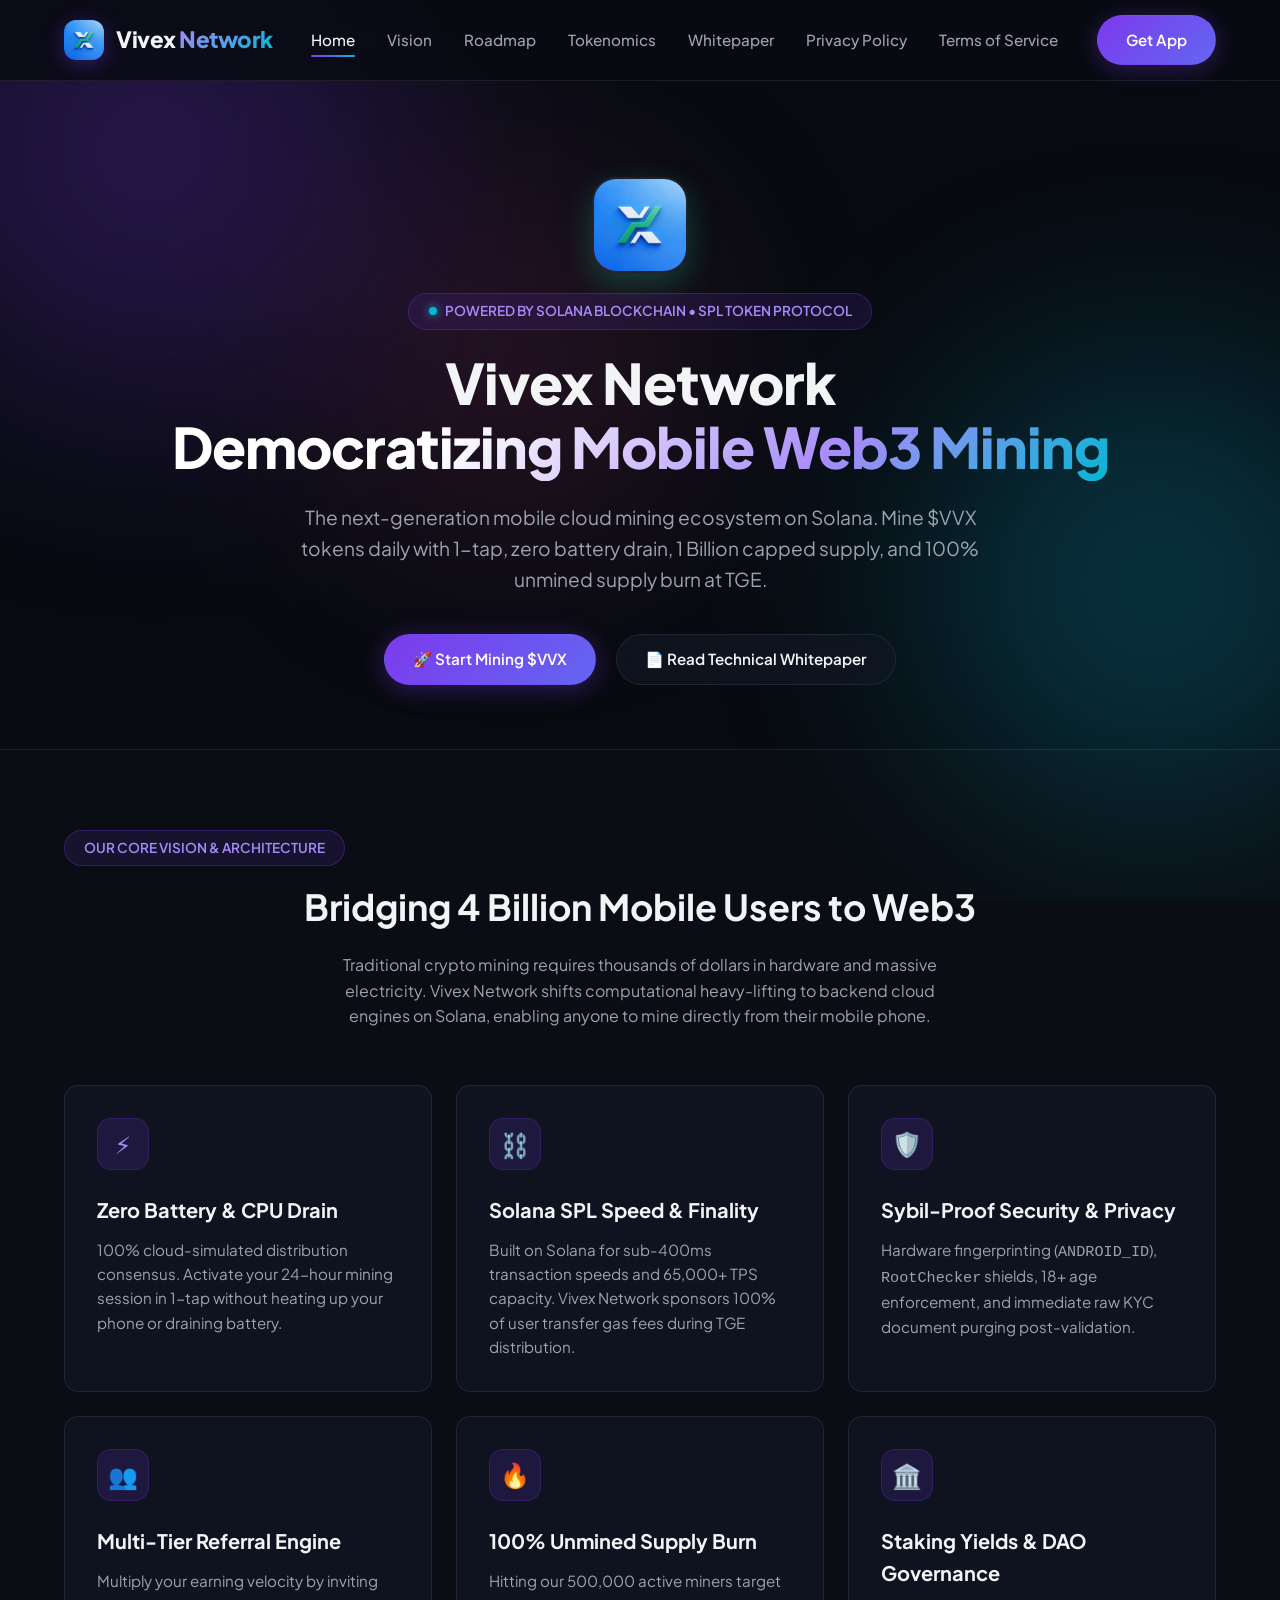
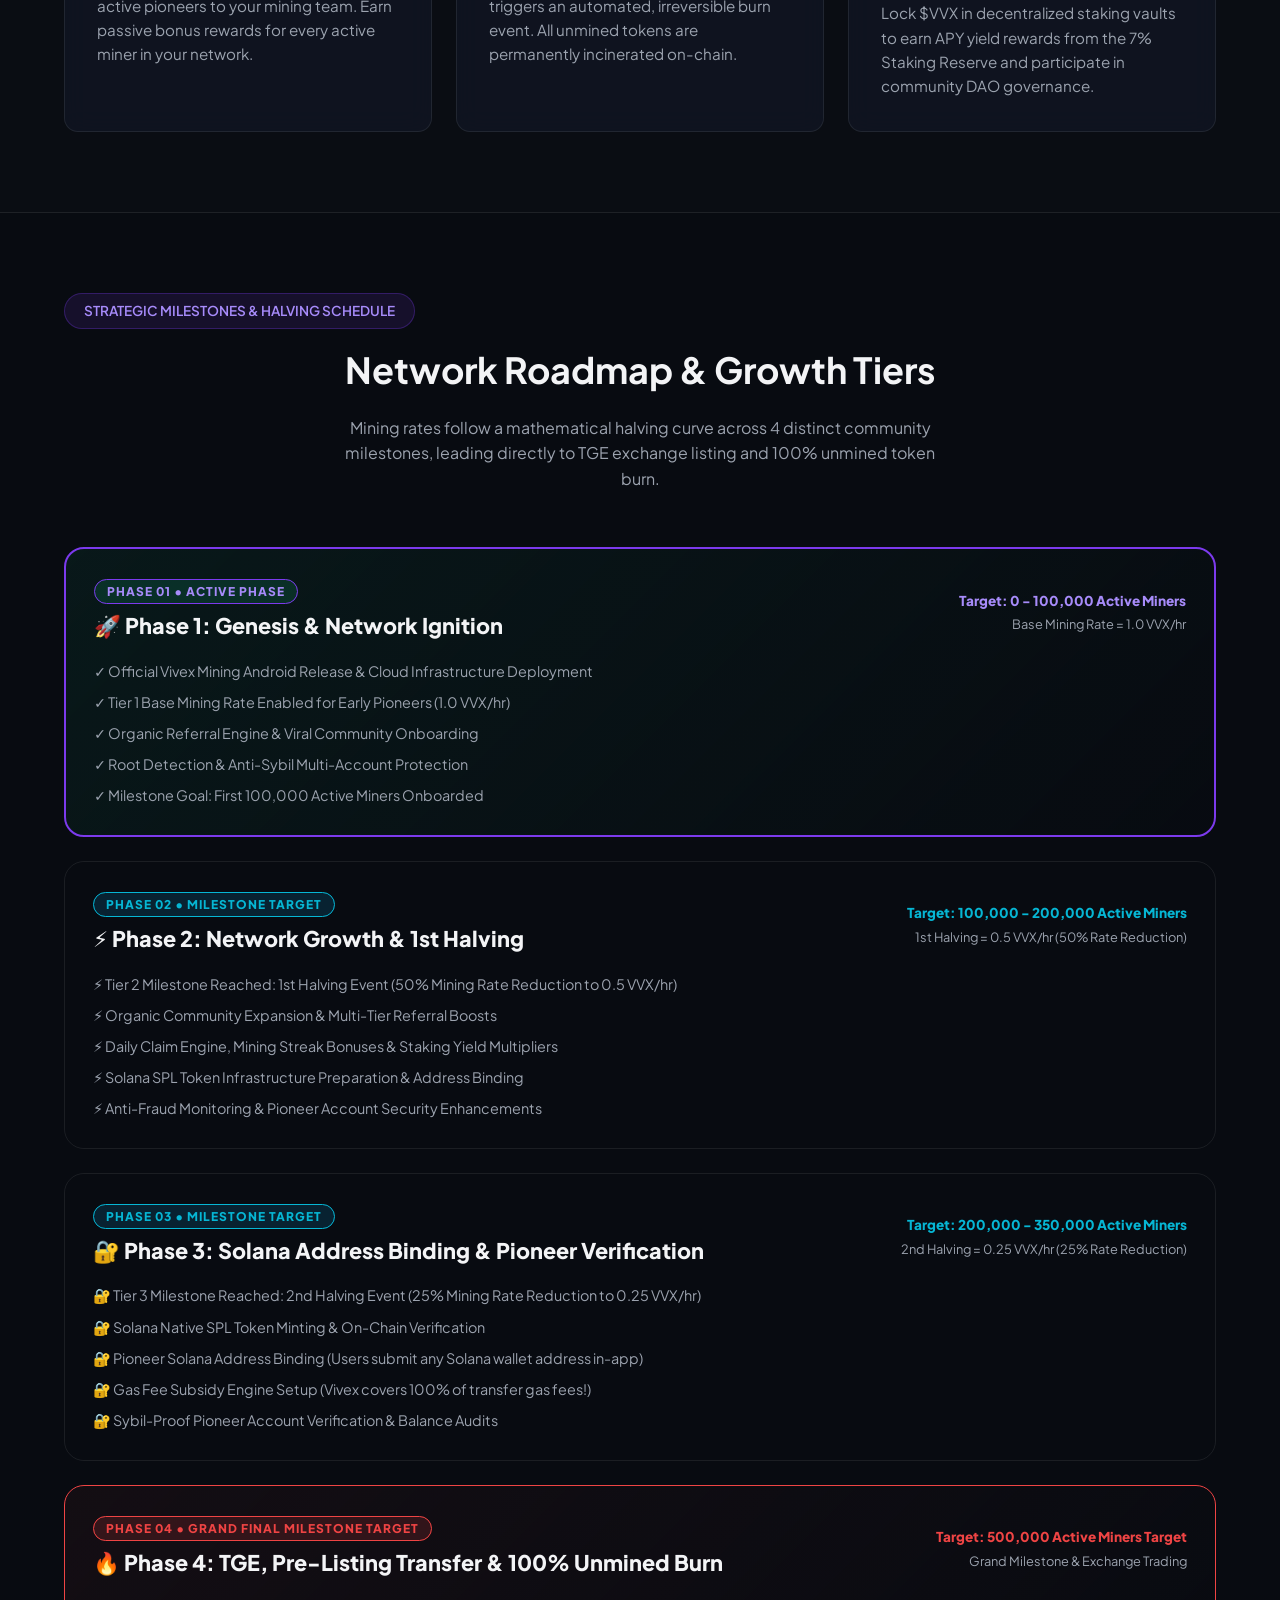
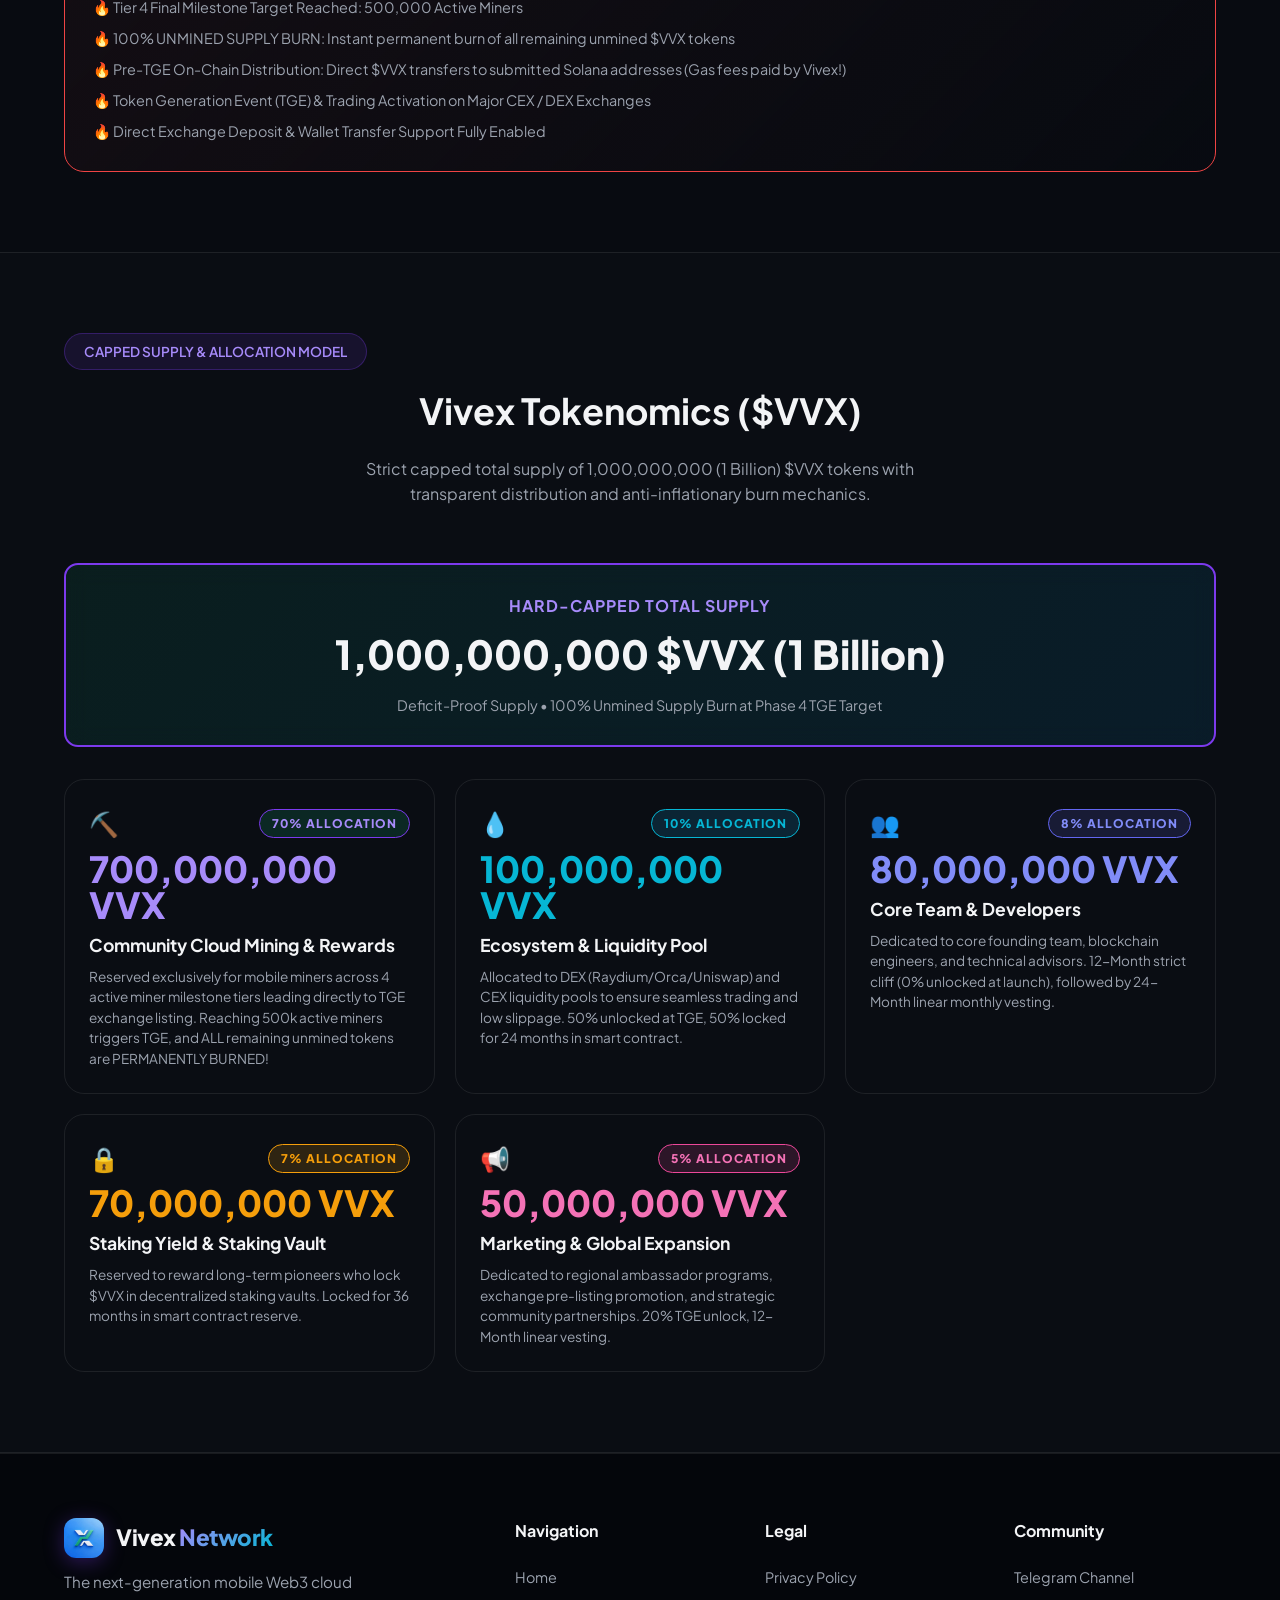
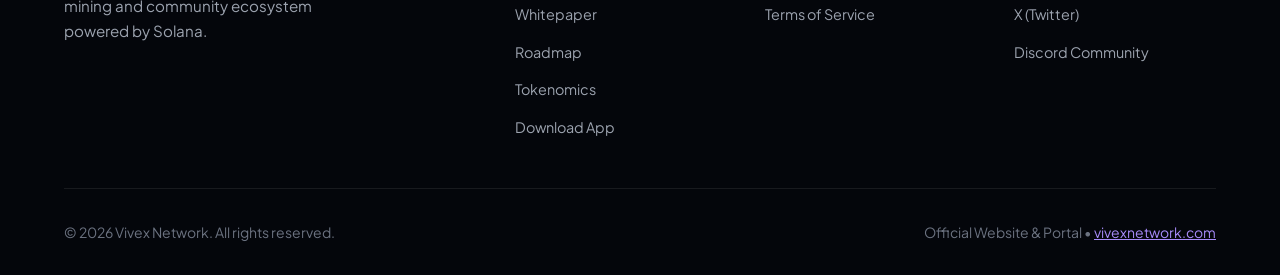
==== index.html @ 7cc35b66 "d" ====
<!DOCTYPE html>
<html lang="en">
<head>
  <meta charset="UTF-8">
  <meta name="viewport" content="width=device-width, initial-scale=1.0">
  <title>Vivex Network - Next-Gen Web3 Cloud Mining Platform on Solana</title>
  <meta name="description" content="Official Vivex Network website: Mine $VVX tokens daily on Solana blockchain with zero battery drain, explore full roadmap, tokenomics, whitepaper, and legal terms.">
  <meta name="keywords" content="Vivex Network, Solana SPL, $VVX Token, Web3 Cloud Mining, Tokenomics, Halving Roadmap, Mobile Crypto Mining">
  <meta name="theme-color" content="#080b11">
  <link rel="canonical" href="https://vivexnetwork.com/">
  <!-- Favicons & Touch Icons for Google Search -->
  <link rel="icon" type="image/png" sizes="192x192" href="./favicon.png">
  <link rel="apple-touch-icon" sizes="180x180" href="./favicon.png">
  <link rel="icon" type="image/svg+xml" href="./favicon.svg">
  <link rel="manifest" href="./site.webmanifest">

  <!-- Open Graph / Facebook / LinkedIn Metadata -->
  <meta property="og:type" content="website">
  <meta property="og:url" content="https://vivexnetwork.com/">
  <meta property="og:title" content="Vivex Network - Next-Gen Web3 Cloud Mining Platform on Solana">
  <meta property="og:description" content="Join the Web3 revolution with Vivex Network. 1-tap cloud mining on Solana, zero battery drain, 1B capped supply, and 100% unmined token burn.">
  <meta property="og:site_name" content="Vivex Network">

  <!-- Twitter Metadata -->
  <meta name="twitter:card" content="summary_large_image">
  <meta name="twitter:url" content="https://vivexnetwork.com/">
  <meta name="twitter:title" content="Vivex Network - Next-Gen Web3 Cloud Mining Platform on Solana">
  <meta name="twitter:description" content="Start cloud mining Vivex tokens daily directly from your smartphone.">

  <!-- Google Fonts -->
  <link rel="preconnect" href="https://fonts.googleapis.com">
  <link rel="preconnect" href="https://fonts.gstatic.com" crossorigin>
  <link href="https://fonts.googleapis.com/css2?family=Plus+Jakarta+Sans:wght@400;500;600;700;800;900&display=swap" rel="stylesheet">

  <!-- Stylesheet -->
  <link rel="stylesheet" href="./css/style.css">

  <!-- Google Structured Data (JSON-LD) -->
  <script type="application/ld+json">
  {
    "@context": "https://schema.org",
    "@graph": [
      {
        "@type": "WebSite",
        "@id": "https://vivexnetwork.com/#website",
        "url": "https://vivexnetwork.com/",
        "name": "Vivex Network",
        "alternateName": ["Vivex App", "Vivex Mining"],
        "description": "Next-Generation Solana Web3 Mobile Cloud Mining Platform"
      },
      {
        "@type": "Organization",
        "@id": "https://vivexnetwork.com/#organization",
        "name": "Vivex Network",
        "url": "https://vivexnetwork.com/",
        "logo": "https://vivexnetwork.com/assets/logo.png",
        "sameAs": [
          "https://twitter.com/vivexnetwork",
          "https://t.me/vivexnetwork"
        ]
      }
    ]
  }
  </script>
</head>
<body>

  <!-- Background Glow Orbs -->
  <div class="bg-glow-container">
    <div class="glow-orb glow-orb-1"></div>
    <div class="glow-orb glow-orb-2"></div>
    <div class="glow-orb glow-orb-3"></div>
  </div>

  <!-- Site Navigation Header -->
  <header class="site-header">
    <div class="container navbar">
      <a href="./" class="logo">
        <img src="./assets/logo.png" alt="Vivex Network Logo" class="logo-img">
        <div class="logo-text">Vivex <span>Network</span></div>
      </a>

      <nav>
        <ul class="nav-links">
          <li><a href="./" class="nav-link active">Home</a></li>
          <li><a href="#vision" class="nav-link">Vision</a></li>
          <li><a href="#roadmap" class="nav-link">Roadmap</a></li>
          <li><a href="#tokenomics" class="nav-link">Tokenomics</a></li>
          <li><a href="./whitepaper/" class="nav-link">Whitepaper</a></li>
          <li><a href="./privacy/" class="nav-link">Privacy Policy</a></li>
          <li><a href="./terms/" class="nav-link">Terms of Service</a></li>
        </ul>
      </nav>

      <div class="header-cta">
        <a href="#download" class="btn btn-primary">Get App</a>
        <button class="mobile-toggle" aria-label="Toggle Navigation">☰</button>
      </div>
    </div>
  </header>

  <!-- Hero Section -->
  <section class="hero" id="home">
    <div class="container" style="text-align: center;">
      <!-- Hero Logo Display -->
      <div style="display: flex; justify-content: center; align-items: center;">
        <img src="./assets/logo.png" alt="Vivex Network Logo" class="hero-logo-img">
      </div>

      <div class="badge-glow" style="margin: 0 auto 1.25rem;">
        <span class="badge-dot"></span>
        <span>POWERED BY SOLANA BLOCKCHAIN • SPL TOKEN PROTOCOL</span>
      </div>

      <h1 class="hero-title">
        Vivex Network <br>
        <span class="gradient-text">Democratizing Mobile Web3 Mining</span>
      </h1>

      <p class="hero-subtitle">
        The next-generation mobile cloud mining ecosystem on Solana. Mine $VVX tokens daily with 1-tap, zero battery drain, 1 Billion capped supply, and 100% unmined supply burn at TGE.
      </p>

      <div class="hero-btns" id="download" style="justify-content: center;">
        <a href="#" class="btn btn-primary">
          <span>🚀 Start Mining $VVX</span>
        </a>
        <a href="./whitepaper/" class="btn btn-secondary">
          <span>📄 Read Technical Whitepaper</span>
        </a>
      </div>
    </div>
  </section>

  <!-- App Introduction & Vision Section -->
  <section class="section" id="vision" style="background: rgba(255,255,255,0.01); border-top: 1px solid var(--border-color); border-bottom: 1px solid var(--border-color);">
    <div class="container">
      <div class="badge-glow" style="margin-bottom: 0.75rem;">
        <span>OUR CORE VISION & ARCHITECTURE</span>
      </div>
      <h2 class="section-title">Bridging 4 Billion Mobile Users to Web3</h2>
      <p class="section-desc">
        Traditional crypto mining requires thousands of dollars in hardware and massive electricity. Vivex Network shifts computational heavy-lifting to backend cloud engines on Solana, enabling anyone to mine directly from their mobile phone.
      </p>

      <div class="grid-3" style="margin-top: 2.5rem;">
        <!-- Card 1 -->
        <div class="feature-card">
          <div class="feature-icon">⚡</div>
          <h3 class="feature-title">Zero Battery & CPU Drain</h3>
          <p class="feature-text">
            100% cloud-simulated distribution consensus. Activate your 24-hour mining session in 1-tap without heating up your phone or draining battery.
          </p>
        </div>

        <!-- Card 2 -->
        <div class="feature-card">
          <div class="feature-icon">⛓️</div>
          <h3 class="feature-title">Solana SPL Speed & Finality</h3>
          <p class="feature-text">
            Built on Solana for sub-400ms transaction speeds and 65,000+ TPS capacity. Vivex Network sponsors 100% of user transfer gas fees during TGE distribution.
          </p>
        </div>

        <!-- Card 3 -->
        <div class="feature-card">
          <div class="feature-icon">🛡️</div>
          <h3 class="feature-title">Sybil-Proof Security & Privacy</h3>
          <p class="feature-text">
            Hardware fingerprinting (<code>ANDROID_ID</code>), <code>RootChecker</code> shields, 18+ age enforcement, and immediate raw KYC document purging post-validation.
          </p>
        </div>

        <!-- Card 4 -->
        <div class="feature-card">
          <div class="feature-icon">👥</div>
          <h3 class="feature-title">Multi-Tier Referral Engine</h3>
          <p class="feature-text">
            Multiply your earning velocity by inviting active pioneers to your mining team. Earn passive bonus rewards for every active miner in your network.
          </p>
        </div>

        <!-- Card 5 -->
        <div class="feature-card">
          <div class="feature-icon">🔥</div>
          <h3 class="feature-title">100% Unmined Supply Burn</h3>
          <p class="feature-text">
            Hitting our 500,000 active miners target triggers an automated, irreversible burn event. All unmined tokens are permanently incinerated on-chain.
          </p>
        </div>

        <!-- Card 6 -->
        <div class="feature-card">
          <div class="feature-icon">🏛️</div>
          <h3 class="feature-title">Staking Yields & DAO Governance</h3>
          <p class="feature-text">
            Lock $VVX in decentralized staking vaults to earn APY yield rewards from the 7% Staking Reserve and participate in community DAO governance.
          </p>
        </div>
      </div>
    </div>
  </section>

  <!-- Full Roadmap Section (Matching RoadmapScreen.kt 100%) -->
  <section class="section" id="roadmap">
    <div class="container">
      <div class="badge-glow" style="margin-bottom: 0.75rem;">
        <span>STRATEGIC MILESTONES & HALVING SCHEDULE</span>
      </div>
      <h2 class="section-title">Network Roadmap & Growth Tiers</h2>
      <p class="section-desc">
        Mining rates follow a mathematical halving curve across 4 distinct community milestones, leading directly to TGE exchange listing and 100% unmined token burn.
      </p>

      <div class="roadmap-timeline">
        <!-- Phase 1 -->
        <div class="roadmap-card active-phase">
          <div class="roadmap-header">
            <div>
              <span class="phase-tag active">Phase 01 • Active Phase</span>
              <h3 style="font-size: 1.35rem; font-weight: 800; color: var(--text-main); margin-top: 0.4rem;">
                🚀 Phase 1: Genesis & Network Ignition
              </h3>
            </div>
            <div style="text-align: right;">
              <span style="font-size: 0.85rem; font-weight: 800; color: var(--primary-light);">Target: 0 - 100,000 Active Miners</span>
              <p style="font-size: 0.8rem; color: var(--text-muted); margin-top: 2px;">Base Mining Rate = 1.0 VVX/hr</p>
            </div>
          </div>
          <ul style="list-style: none; padding: 0; display: grid; gap: 0.5rem; font-size: 0.9rem; color: var(--text-muted);">
            <li>✓ Official Vivex Mining Android Release & Cloud Infrastructure Deployment</li>
            <li>✓ Tier 1 Base Mining Rate Enabled for Early Pioneers (1.0 VVX/hr)</li>
            <li>✓ Organic Referral Engine & Viral Community Onboarding</li>
            <li>✓ Root Detection & Anti-Sybil Multi-Account Protection</li>
            <li>✓ Milestone Goal: First 100,000 Active Miners Onboarded</li>
          </ul>
        </div>

        <!-- Phase 2 -->
        <div class="roadmap-card">
          <div class="roadmap-header">
            <div>
              <span class="phase-tag upcoming">Phase 02 • Milestone Target</span>
              <h3 style="font-size: 1.35rem; font-weight: 800; color: var(--text-main); margin-top: 0.4rem;">
                ⚡ Phase 2: Network Growth & 1st Halving
              </h3>
            </div>
            <div style="text-align: right;">
              <span style="font-size: 0.85rem; font-weight: 800; color: var(--accent-cyan);">Target: 100,000 - 200,000 Active Miners</span>
              <p style="font-size: 0.8rem; color: var(--text-muted); margin-top: 2px;">1st Halving = 0.5 VVX/hr (50% Rate Reduction)</p>
            </div>
          </div>
          <ul style="list-style: none; padding: 0; display: grid; gap: 0.5rem; font-size: 0.9rem; color: var(--text-muted);">
            <li>⚡ Tier 2 Milestone Reached: 1st Halving Event (50% Mining Rate Reduction to 0.5 VVX/hr)</li>
            <li>⚡ Organic Community Expansion & Multi-Tier Referral Boosts</li>
            <li>⚡ Daily Claim Engine, Mining Streak Bonuses & Staking Yield Multipliers</li>
            <li>⚡ Solana SPL Token Infrastructure Preparation & Address Binding</li>
            <li>⚡ Anti-Fraud Monitoring & Pioneer Account Security Enhancements</li>
          </ul>
        </div>

        <!-- Phase 3 -->
        <div class="roadmap-card">
          <div class="roadmap-header">
            <div>
              <span class="phase-tag upcoming">Phase 03 • Milestone Target</span>
              <h3 style="font-size: 1.35rem; font-weight: 800; color: var(--text-main); margin-top: 0.4rem;">
                🔐 Phase 3: Solana Address Binding & Pioneer Verification
              </h3>
            </div>
            <div style="text-align: right;">
              <span style="font-size: 0.85rem; font-weight: 800; color: var(--accent-cyan);">Target: 200,000 - 350,000 Active Miners</span>
              <p style="font-size: 0.8rem; color: var(--text-muted); margin-top: 2px;">2nd Halving = 0.25 VVX/hr (25% Rate Reduction)</p>
            </div>
          </div>
          <ul style="list-style: none; padding: 0; display: grid; gap: 0.5rem; font-size: 0.9rem; color: var(--text-muted);">
            <li>🔐 Tier 3 Milestone Reached: 2nd Halving Event (25% Mining Rate Reduction to 0.25 VVX/hr)</li>
            <li>🔐 Solana Native SPL Token Minting & On-Chain Verification</li>
            <li>🔐 Pioneer Solana Address Binding (Users submit any Solana wallet address in-app)</li>
            <li>🔐 Gas Fee Subsidy Engine Setup (Vivex covers 100% of transfer gas fees!)</li>
            <li>🔐 Sybil-Proof Pioneer Account Verification & Balance Audits</li>
          </ul>
        </div>

        <!-- Phase 4 -->
        <div class="roadmap-card" style="border-color: #ef4444; background: linear-gradient(135deg, rgba(239, 68, 68, 0.05), rgba(8,11,17,0.95));">
          <div class="roadmap-header">
            <div>
              <span class="phase-tag grand">Phase 04 • Grand Final Milestone Target</span>
              <h3 style="font-size: 1.35rem; font-weight: 800; color: var(--text-main); margin-top: 0.4rem;">
                🔥 Phase 4: TGE, Pre-Listing Transfer & 100% Unmined Burn
              </h3>
            </div>
            <div style="text-align: right;">
              <span style="font-size: 0.85rem; font-weight: 800; color: #ef4444;">Target: 500,000 Active Miners Target</span>
              <p style="font-size: 0.8rem; color: var(--text-muted); margin-top: 2px;">Grand Milestone & Exchange Trading</p>
            </div>
          </div>
          <ul style="list-style: none; padding: 0; display: grid; gap: 0.5rem; font-size: 0.9rem; color: var(--text-muted);">
            <li>🔥 Tier 4 Final Milestone Target Reached: 500,000 Active Miners</li>
            <li>🔥 100% UNMINED SUPPLY BURN: Instant permanent burn of all remaining unmined $VVX tokens</li>
            <li>🔥 Pre-TGE On-Chain Distribution: Direct $VVX transfers to submitted Solana addresses (Gas fees paid by Vivex!)</li>
            <li>🔥 Token Generation Event (TGE) & Trading Activation on Major CEX / DEX Exchanges</li>
            <li>🔥 Direct Exchange Deposit & Wallet Transfer Support Fully Enabled</li>
          </ul>
        </div>
      </div>
    </div>
  </section>

  <!-- Full Tokenomics Section (Matching TokenomicsScreen.kt 100%) -->
  <section class="section" id="tokenomics" style="background: rgba(255,255,255,0.01); border-top: 1px solid var(--border-color); border-bottom: 1px solid var(--border-color);">
    <div class="container">
      <div class="badge-glow" style="margin-bottom: 0.75rem;">
        <span>CAPPED SUPPLY & ALLOCATION MODEL</span>
      </div>
      <h2 class="section-title">Vivex Tokenomics ($VVX)</h2>
      <p class="section-desc">
        Strict capped total supply of 1,000,000,000 (1 Billion) $VVX tokens with transparent distribution and anti-inflationary burn mechanics.
      </p>

      <!-- Total Supply Banner -->
      <div class="feature-card" style="margin-top: 2rem; padding: 1.75rem; text-align: center; background: linear-gradient(135deg, rgba(16,185,129,0.1), rgba(14,165,233,0.1)); border: 2px solid var(--primary);">
        <h3 style="font-size: 1rem; text-transform: uppercase; letter-spacing: 1px; color: var(--primary-light);">HARD-CAPPED TOTAL SUPPLY</h3>
        <p style="font-size: 2.5rem; font-weight: 900; color: var(--text-main); margin-top: 0.25rem;">1,000,000,000 $VVX (1 Billion)</p>
        <p style="font-size: 0.9rem; color: var(--text-muted); margin-top: 0.5rem;">Deficit-Proof Supply • 100% Unmined Supply Burn at Phase 4 TGE Target</p>
      </div>

      <div class="tokenomics-grid">
        <!-- Allocation 1 -->
        <div class="tokenomics-card">
          <div style="display: flex; justify-content: space-between; align-items: center;">
            <span style="font-size: 1.5rem;">⛏️</span>
            <span class="phase-tag active">70% ALLOCATION</span>
          </div>
          <div class="tokenomics-percent" style="color: var(--primary-light);">700,000,000 VVX</div>
          <h4 style="font-size: 1.1rem; color: var(--text-main);">Community Cloud Mining & Rewards</h4>
          <p style="font-size: 0.85rem; color: var(--text-muted); margin-top: 0.5rem; line-height: 1.5;">
            Reserved exclusively for mobile miners across 4 active miner milestone tiers leading directly to TGE exchange listing. Reaching 500k active miners triggers TGE, and ALL remaining unmined tokens are PERMANENTLY BURNED!
          </p>
        </div>

        <!-- Allocation 2 -->
        <div class="tokenomics-card">
          <div style="display: flex; justify-content: space-between; align-items: center;">
            <span style="font-size: 1.5rem;">💧</span>
            <span class="phase-tag upcoming">10% ALLOCATION</span>
          </div>
          <div class="tokenomics-percent" style="color: var(--accent-cyan);">100,000,000 VVX</div>
          <h4 style="font-size: 1.1rem; color: var(--text-main);">Ecosystem & Liquidity Pool</h4>
          <p style="font-size: 0.85rem; color: var(--text-muted); margin-top: 0.5rem; line-height: 1.5;">
            Allocated to DEX (Raydium/Orca/Uniswap) and CEX liquidity pools to ensure seamless trading and low slippage. 50% unlocked at TGE, 50% locked for 24 months in smart contract.
          </p>
        </div>

        <!-- Allocation 3 -->
        <div class="tokenomics-card">
          <div style="display: flex; justify-content: space-between; align-items: center;">
            <span style="font-size: 1.5rem;">👥</span>
            <span class="phase-tag" style="background: rgba(99, 102, 241, 0.15); color: #818cf8; border: 1px solid #6366f1;">8% ALLOCATION</span>
          </div>
          <div class="tokenomics-percent" style="color: #818cf8;">80,000,000 VVX</div>
          <h4 style="font-size: 1.1rem; color: var(--text-main);">Core Team & Developers</h4>
          <p style="font-size: 0.85rem; color: var(--text-muted); margin-top: 0.5rem; line-height: 1.5;">
            Dedicated to core founding team, blockchain engineers, and technical advisors. 12-Month strict cliff (0% unlocked at launch), followed by 24-Month linear monthly vesting.
          </p>
        </div>

        <!-- Allocation 4 -->
        <div class="tokenomics-card">
          <div style="display: flex; justify-content: space-between; align-items: center;">
            <span style="font-size: 1.5rem;">🔒</span>
            <span class="phase-tag" style="background: rgba(245, 158, 11, 0.15); color: #f59e0b; border: 1px solid #f59e0b;">7% ALLOCATION</span>
          </div>
          <div class="tokenomics-percent" style="color: #f59e0b;">70,000,000 VVX</div>
          <h4 style="font-size: 1.1rem; color: var(--text-main);">Staking Yield & Staking Vault</h4>
          <p style="font-size: 0.85rem; color: var(--text-muted); margin-top: 0.5rem; line-height: 1.5;">
            Reserved to reward long-term pioneers who lock $VVX in decentralized staking vaults. Locked for 36 months in smart contract reserve.
          </p>
        </div>

        <!-- Allocation 5 -->
        <div class="tokenomics-card">
          <div style="display: flex; justify-content: space-between; align-items: center;">
            <span style="font-size: 1.5rem;">📢</span>
            <span class="phase-tag" style="background: rgba(236, 72, 153, 0.15); color: #f472b6; border: 1px solid #ec4899;">5% ALLOCATION</span>
          </div>
          <div class="tokenomics-percent" style="color: #f472b6;">50,000,000 VVX</div>
          <h4 style="font-size: 1.1rem; color: var(--text-main);">Marketing & Global Expansion</h4>
          <p style="font-size: 0.85rem; color: var(--text-muted); margin-top: 0.5rem; line-height: 1.5;">
            Dedicated to regional ambassador programs, exchange pre-listing promotion, and strategic community partnerships. 20% TGE unlock, 12-Month linear vesting.
          </p>
        </div>
      </div>
    </div>
  </section>

  <!-- Site Footer -->
  <footer class="site-footer">
    <div class="container">
      <div class="footer-grid">
        <div class="footer-brand">
          <a href="./" class="logo">
            <img src="./assets/logo.png" alt="Vivex Network Logo" class="logo-img">
            <div class="logo-text">Vivex <span>Network</span></div>
          </a>
          <p style="margin-top: 0.75rem;">The next-generation mobile Web3 cloud mining and community ecosystem powered by Solana.</p>
        </div>

        <div>
          <h4 class="footer-col-title">Navigation</h4>
          <ul class="footer-links">
            <li><a href="./">Home</a></li>
            <li><a href="./whitepaper/">Whitepaper</a></li>
            <li><a href="#roadmap">Roadmap</a></li>
            <li><a href="#tokenomics">Tokenomics</a></li>
            <li><a href="#download">Download App</a></li>
          </ul>
        </div>

        <div>
          <h4 class="footer-col-title">Legal</h4>
          <ul class="footer-links">
            <li><a href="./privacy/">Privacy Policy</a></li>
            <li><a href="./terms/">Terms of Service</a></li>
          </ul>
        </div>

        <div>
          <h4 class="footer-col-title">Community</h4>
          <ul class="footer-links">
            <li><a href="https://t.me/vivexnetwork" target="_blank" rel="noopener">Telegram Channel</a></li>
            <li><a href="https://twitter.com/vivexnetwork" target="_blank" rel="noopener">X (Twitter)</a></li>
            <li><a href="https://discord.gg/vivexnetwork" target="_blank" rel="noopener">Discord Community</a></li>
          </ul>
        </div>
      </div>

      <div class="footer-bottom">
        <p>&copy; 2026 Vivex Network. All rights reserved.</p>
        <p>Official Website & Portal • <a href="https://vivexnetwork.com" style="color: var(--primary-light);">vivexnetwork.com</a></p>
      </div>
    </div>
  </footer>

  <!-- Script -->
  <script src="./js/script.js"></script>
</body>
</html>
---- css/style.css ----
/* ==========================================================================
   Vivex Network - Modern Web3 Stylesheet
   ========================================================================== */

:root {
  --bg-dark: #080b11;
  --bg-card: rgba(18, 24, 38, 0.7);
  --bg-card-hover: rgba(28, 36, 56, 0.85);
  --border-color: rgba(255, 255, 255, 0.08);
  --border-highlight: rgba(124, 58, 237, 0.4);

  --primary: #7c3aed;
  --primary-light: #a78bfa;
  --primary-glow: rgba(124, 58, 237, 0.35);

  --accent-cyan: #06b6d4;
  --accent-cyan-glow: rgba(6, 182, 212, 0.35);

  --text-main: #f3f4f6;
  --text-muted: #9ca3af;
  --text-dim: #6b7280;

  --font-family: 'Plus Jakarta Sans', system-ui, -apple-system, BlinkMacSystemFont, 'Segoe UI', Roboto, Oxygen, Ubuntu, Cantarell, sans-serif;
  --radius-sm: 8px;
  --radius-md: 14px;
  --radius-lg: 24px;
  --radius-full: 9999px;

  --transition: all 0.3s cubic-bezier(0.4, 0, 0.2, 1);
  --container-max: 1200px;
}

/* Base Resets */
*, *::before, *::after {
  box-sizing: border-box;
  margin: 0;
  padding: 0;
}

html {
  scroll-behavior: smooth;
  font-size: 16px;
}

body {
  background-color: var(--bg-dark);
  color: var(--text-main);
  font-family: var(--font-family);
  line-height: 1.6;
  overflow-x: hidden;
  min-height: 100vh;
  display: flex;
  flex-direction: column;
}

/* Background Gradients & Glows */
.bg-glow-container {
  position: fixed;
  top: 0;
  left: 0;
  width: 100vw;
  height: 100vh;
  overflow: hidden;
  z-index: -1;
  pointer-events: none;
}

.glow-orb {
  position: absolute;
  border-radius: 50%;
  filter: blur(120px);
  opacity: 0.25;
}

.glow-orb-1 {
  width: 500px;
  height: 500px;
  background: var(--primary);
  top: -100px;
  left: -100px;
}

.glow-orb-2 {
  width: 450px;
  height: 450px;
  background: var(--accent-cyan);
  bottom: 10%;
  right: -100px;
}

.glow-orb-3 {
  width: 350px;
  height: 350px;
  background: #ec4899;
  top: 40%;
  left: 40%;
  transform: translate(-50%, -50%);
  opacity: 0.15;
}

/* Container */
.container {
  width: 100%;
  max-width: var(--container-max);
  margin: 0 auto;
  padding: 0 1.5rem;
}

/* Header & Navbar */
.site-header {
  position: sticky;
  top: 0;
  z-index: 1000;
  background: rgba(8, 11, 17, 0.8);
  backdrop-filter: blur(16px);
  -webkit-backdrop-filter: blur(16px);
  border-bottom: 1px solid var(--border-color);
  transition: var(--transition);
}

.navbar {
  display: flex;
  align-items: center;
  justify-content: space-between;
  height: 80px;
}

.logo {
  display: flex;
  align-items: center;
  gap: 12px;
  text-decoration: none;
  color: var(--text-main);
  font-weight: 800;
  font-size: 1.4rem;
  letter-spacing: -0.5px;
}

.logo-icon {
  width: 40px;
  height: 40px;
  background: linear-gradient(135deg, var(--primary), var(--accent-cyan));
  border-radius: 12px;
  display: flex;
  align-items: center;
  justify-content: center;
  color: #fff;
  font-weight: 900;
  font-size: 1.2rem;
  box-shadow: 0 4px 20px var(--primary-glow);
}

.logo-text span {
  background: linear-gradient(135deg, var(--primary-light), var(--accent-cyan));
  -webkit-background-clip: text;
  -webkit-text-fill-color: transparent;
}

.nav-links {
  display: flex;
  align-items: center;
  gap: 2rem;
  list-style: none;
}

.nav-link {
  color: var(--text-muted);
  text-decoration: none;
  font-weight: 500;
  font-size: 0.95rem;
  transition: var(--transition);
  position: relative;
  padding: 0.5rem 0;
}

.nav-link:hover,
.nav-link.active {
  color: var(--text-main);
}

.nav-link.active::after {
  content: '';
  position: absolute;
  bottom: 0;
  left: 0;
  width: 100%;
  height: 2px;
  background: linear-gradient(90deg, var(--primary), var(--accent-cyan));
  border-radius: 2px;
}

.header-cta {
  display: flex;
  align-items: center;
  gap: 1rem;
}

/* Mobile Nav Toggle */
.mobile-toggle {
  display: none;
  background: none;
  border: none;
  color: var(--text-main);
  font-size: 1.5rem;
  cursor: pointer;
  padding: 8px;
}

/* Buttons */
.btn {
  display: inline-flex;
  align-items: center;
  justify-content: center;
  gap: 10px;
  padding: 0.75rem 1.75rem;
  font-size: 0.95rem;
  font-weight: 600;
  border-radius: var(--radius-full);
  text-decoration: none;
  transition: var(--transition);
  cursor: pointer;
  border: 1px solid transparent;
}

.btn-primary {
  background: linear-gradient(135deg, var(--primary), #6366f1);
  color: #fff;
  box-shadow: 0 4px 25px var(--primary-glow);
}

.btn-primary:hover {
  transform: translateY(-2px);
  box-shadow: 0 6px 30px rgba(124, 58, 237, 0.5);
}

.btn-secondary {
  background: var(--bg-card);
  color: var(--text-main);
  border-color: var(--border-color);
  backdrop-filter: blur(10px);
}

.btn-secondary:hover {
  background: var(--bg-card-hover);
  border-color: var(--border-highlight);
  transform: translateY(-2px);
}

/* Hero Section */
.hero {
  padding: 6rem 0 4rem;
  text-align: center;
  position: relative;
}

.badge-glow {
  display: inline-flex;
  align-items: center;
  gap: 8px;
  padding: 0.4rem 1.2rem;
  background: rgba(124, 58, 237, 0.12);
  border: 1px solid rgba(124, 58, 237, 0.3);
  border-radius: var(--radius-full);
  color: var(--primary-light);
  font-size: 0.85rem;
  font-weight: 600;
  margin-bottom: 1.5rem;
}

.badge-dot {
  width: 8px;
  height: 8px;
  background: var(--accent-cyan);
  border-radius: 50%;
  box-shadow: 0 0 10px var(--accent-cyan);
}

.hero-title {
  font-size: 3.5rem;
  font-weight: 800;
  line-height: 1.15;
  letter-spacing: -1px;
  margin-bottom: 1.5rem;
}

.gradient-text {
  background: linear-gradient(135deg, #ffffff 30%, var(--primary-light) 70%, var(--accent-cyan) 100%);
  -webkit-background-clip: text;
  -webkit-text-fill-color: transparent;
}

.hero-subtitle {
  font-size: 1.2rem;
  color: var(--text-muted);
  max-width: 680px;
  margin: 0 auto 2.5rem;
}

.hero-btns {
  display: flex;
  align-items: center;
  justify-content: center;
  gap: 1.25rem;
  flex-wrap: wrap;
}

/* Features Grid */
.section {
  padding: 5rem 0;
}

.section-title {
  text-align: center;
  font-size: 2.25rem;
  font-weight: 700;
  margin-bottom: 1rem;
}

.section-desc {
  text-align: center;
  color: var(--text-muted);
  max-width: 600px;
  margin: 0 auto 3.5rem;
}

.grid-3 {
  display: grid;
  grid-template-columns: repeat(auto-fit, minmax(320px, 1fr));
  gap: 1.5rem;
}

.feature-card {
  background: var(--bg-card);
  border: 1px solid var(--border-color);
  border-radius: var(--radius-md);
  padding: 2rem;
  transition: var(--transition);
  backdrop-filter: blur(12px);
  display: flex;
  flex-direction: column;
}

.feature-card:hover {
  background: var(--bg-card-hover);
  border-color: var(--border-highlight);
  transform: translateY(-4px);
  box-shadow: 0 12px 30px rgba(0, 0, 0, 0.4);
}

.feature-icon {
  width: 52px;
  height: 52px;
  background: rgba(124, 58, 237, 0.15);
  border-radius: 14px;
  display: flex;
  align-items: center;
  justify-content: center;
  font-size: 1.5rem;
  color: var(--primary-light);
  margin-bottom: 1.5rem;
  border: 1px solid rgba(124, 58, 237, 0.2);
}

.feature-title {
  font-size: 1.25rem;
  font-weight: 700;
  margin-bottom: 0.75rem;
}

.feature-text {
  color: var(--text-muted);
  font-size: 0.95rem;
  line-height: 1.6;
}

/* Page Layout for Whitepaper, Privacy, Terms */
.page-header {
  padding: 4rem 0 3rem;
  text-align: center;
  border-bottom: 1px solid var(--border-color);
  background: linear-gradient(180deg, rgba(124, 58, 237, 0.05) 0%, transparent 100%);
}

.page-title {
  font-size: 2.75rem;
  font-weight: 800;
  margin-bottom: 1rem;
}

.page-desc {
  color: var(--text-muted);
  font-size: 1.1rem;
  max-width: 600px;
  margin: 0 auto;
}

.document-layout {
  display: grid;
  grid-template-columns: 280px 1fr;
  gap: 3rem;
  padding: 3rem 0 5rem;
}

.document-layout.single-column {
  grid-template-columns: 1fr;
  max-width: 860px;
  margin: 0 auto;
}

/* Sidebar Navigation */
.doc-sidebar {
  position: sticky;
  top: 100px;
  height: fit-content;
  background: var(--bg-card);
  border: 1px solid var(--border-color);
  border-radius: var(--radius-md);
  padding: 1.5rem;
  backdrop-filter: blur(12px);
}

.sidebar-title {
  font-size: 0.9rem;
  text-transform: uppercase;
  letter-spacing: 1px;
  color: var(--text-dim);
  margin-bottom: 1rem;
  font-weight: 700;
}

.sidebar-nav {
  list-style: none;
  display: flex;
  flex-direction: column;
  gap: 0.5rem;
}

.sidebar-link {
  color: var(--text-muted);
  text-decoration: none;
  font-size: 0.95rem;
  display: block;
  padding: 0.5rem 0.75rem;
  border-radius: var(--radius-sm);
  transition: var(--transition);
}

.sidebar-link:hover,
.sidebar-link.active {
  color: var(--primary-light);
  background: rgba(124, 58, 237, 0.1);
}

/* Content Article */
.doc-content {
  background: var(--bg-card);
  border: 1px solid var(--border-color);
  border-radius: var(--radius-md);
  padding: 3rem;
  backdrop-filter: blur(12px);
}

.doc-section {
  margin-bottom: 3rem;
}

.doc-section:last-child {
  margin-bottom: 0;
}

.doc-section h2 {
  font-size: 1.75rem;
  font-weight: 700;
  margin-bottom: 1rem;
  color: var(--text-main);
  padding-bottom: 0.5rem;
  border-bottom: 1px solid var(--border-color);
  scroll-margin-top: 100px;
}

.doc-section h3 {
  font-size: 1.3rem;
  font-weight: 600;
  margin: 1.5rem 0 0.75rem;
  color: var(--primary-light);
}

.doc-section p {
  color: var(--text-muted);
  margin-bottom: 1rem;
  font-size: 1rem;
  line-height: 1.7;
}

.doc-section ul, .doc-section ol {
  color: var(--text-muted);
  margin: 0 0 1.5rem 1.5rem;
  line-height: 1.7;
}

.doc-section li {
  margin-bottom: 0.5rem;
}

.callout-box {
  background: rgba(6, 182, 212, 0.08);
  border-left: 4px solid var(--accent-cyan);
  padding: 1.25rem 1.5rem;
  border-radius: 0 var(--radius-sm) var(--radius-sm) 0;
  margin: 1.5rem 0;
}

.callout-box p {
  margin: 0;
  color: var(--text-main);
  font-size: 0.95rem;
}

/* Footer */
.site-footer {
  margin-top: auto;
  background: rgba(5, 7, 12, 0.95);
  border-top: 1px solid var(--border-color);
  padding: 4rem 0 2rem;
}

.footer-grid {
  display: grid;
  grid-template-columns: 2fr repeat(3, 1fr);
  gap: 3rem;
  margin-bottom: 3rem;
}

.footer-brand p {
  color: var(--text-muted);
  margin-top: 1rem;
  max-width: 300px;
  font-size: 0.95rem;
}

.footer-col-title {
  font-size: 1rem;
  font-weight: 700;
  margin-bottom: 1.25rem;
  color: var(--text-main);
}

.footer-links {
  list-style: none;
  display: flex;
  flex-direction: column;
  gap: 0.75rem;
}

.footer-links a {
  color: var(--text-muted);
  text-decoration: none;
  font-size: 0.9rem;
  transition: var(--transition);
}

.footer-links a:hover {
  color: var(--primary-light);
}

.footer-bottom {
  display: flex;
  align-items: center;
  justify-content: space-between;
  padding-top: 2rem;
  border-top: 1px solid var(--border-color);
  color: var(--text-dim);
  font-size: 0.875rem;
}

/* Responsive Media Queries */
@media (max-width: 992px) {
  .hero-title {
    font-size: 2.75rem;
  }

  .document-layout {
    grid-template-columns: 1fr;
  }

  .doc-sidebar {
    display: none; /* Can be toggled or kept simple on mobile */
  }

  .footer-grid {
    grid-template-columns: 1fr 1fr;
  }
}

@media (max-width: 768px) {
  .nav-links {
    position: fixed;
    top: 80px;
    left: 0;
    width: 100%;
    background: rgba(8, 11, 17, 0.98);
    backdrop-filter: blur(20px);
    flex-direction: column;
    padding: 2rem;
    gap: 1.5rem;
    border-bottom: 1px solid var(--border-color);
    transform: translateY(-150%);
    transition: var(--transition);
    z-index: 999;
  }

  .nav-links.active {
    transform: translateY(0);
  }

  .mobile-toggle {
    display: block;
  }

  .hero-title {
    font-size: 2.25rem;
  }

  .doc-content {
    padding: 1.75rem;
  }

  .footer-grid {
    grid-template-columns: 1fr;
  }

  .footer-bottom {
    flex-direction: column;
    gap: 1rem;
    text-align: center;
  }
}

/* App Logo Image Styles */
.logo-img {
  width: 40px;
  height: 40px;
  border-radius: 12px;
  object-fit: cover;
  box-shadow: 0 4px 20px var(--primary-glow);
}

.hero-logo-img {
  width: 96px;
  height: 96px;
  border-radius: 24px;
  object-fit: cover;
  margin-bottom: 1.25rem;
  box-shadow: 0 10px 30px rgba(16, 185, 129, 0.3);
  border: 2px solid var(--border-color);
}

/* Roadmap Custom Styles */
.roadmap-timeline {
  display: flex;
  flex-direction: column;
  gap: 1.5rem;
  margin-top: 2rem;
}

.roadmap-card {
  background: var(--surface);
  border: 1px solid var(--border-color);
  border-radius: 20px;
  padding: 1.75rem;
  transition: var(--transition);
  position: relative;
  overflow: hidden;
}

.roadmap-card:hover {
  border-color: var(--primary);
  transform: translateY(-3px);
  box-shadow: 0 10px 30px rgba(0,0,0,0.3);
}

.roadmap-card.active-phase {
  border: 2px solid var(--primary);
  background: linear-gradient(135deg, rgba(16,185,129,0.08), rgba(8,11,17,0.95));
}

.roadmap-header {
  display: flex;
  justify-content: space-between;
  align-items: center;
  margin-bottom: 1rem;
  flex-wrap: wrap;
  gap: 0.5rem;
}

.phase-tag {
  font-size: 0.75rem;
  font-weight: 800;
  letter-spacing: 1px;
  padding: 4px 12px;
  border-radius: 20px;
  text-transform: uppercase;
}

.phase-tag.active {
  background: rgba(16, 185, 129, 0.15);
  color: var(--primary-light);
  border: 1px solid var(--primary);
}

.phase-tag.upcoming {
  background: rgba(14, 165, 233, 0.15);
  color: var(--accent-cyan);
  border: 1px solid var(--accent-cyan);
}

.phase-tag.grand {
  background: rgba(239, 68, 68, 0.15);
  color: #ef4444;
  border: 1px solid #ef4444;
}

/* Tokenomics Custom Styles */
.tokenomics-grid {
  display: grid;
  grid-template-columns: repeat(auto-fit, minmax(280px, 1fr));
  gap: 1.25rem;
  margin-top: 2rem;
}

.tokenomics-card {
  background: var(--surface);
  border: 1px solid var(--border-color);
  border-radius: 20px;
  padding: 1.5rem;
  transition: var(--transition);
}

.tokenomics-card:hover {
  border-color: var(--primary-light);
  transform: translateY(-3px);
}

.tokenomics-percent {
  font-size: 2.25rem;
  font-weight: 900;
  line-height: 1;
  margin: 0.5rem 0;
}
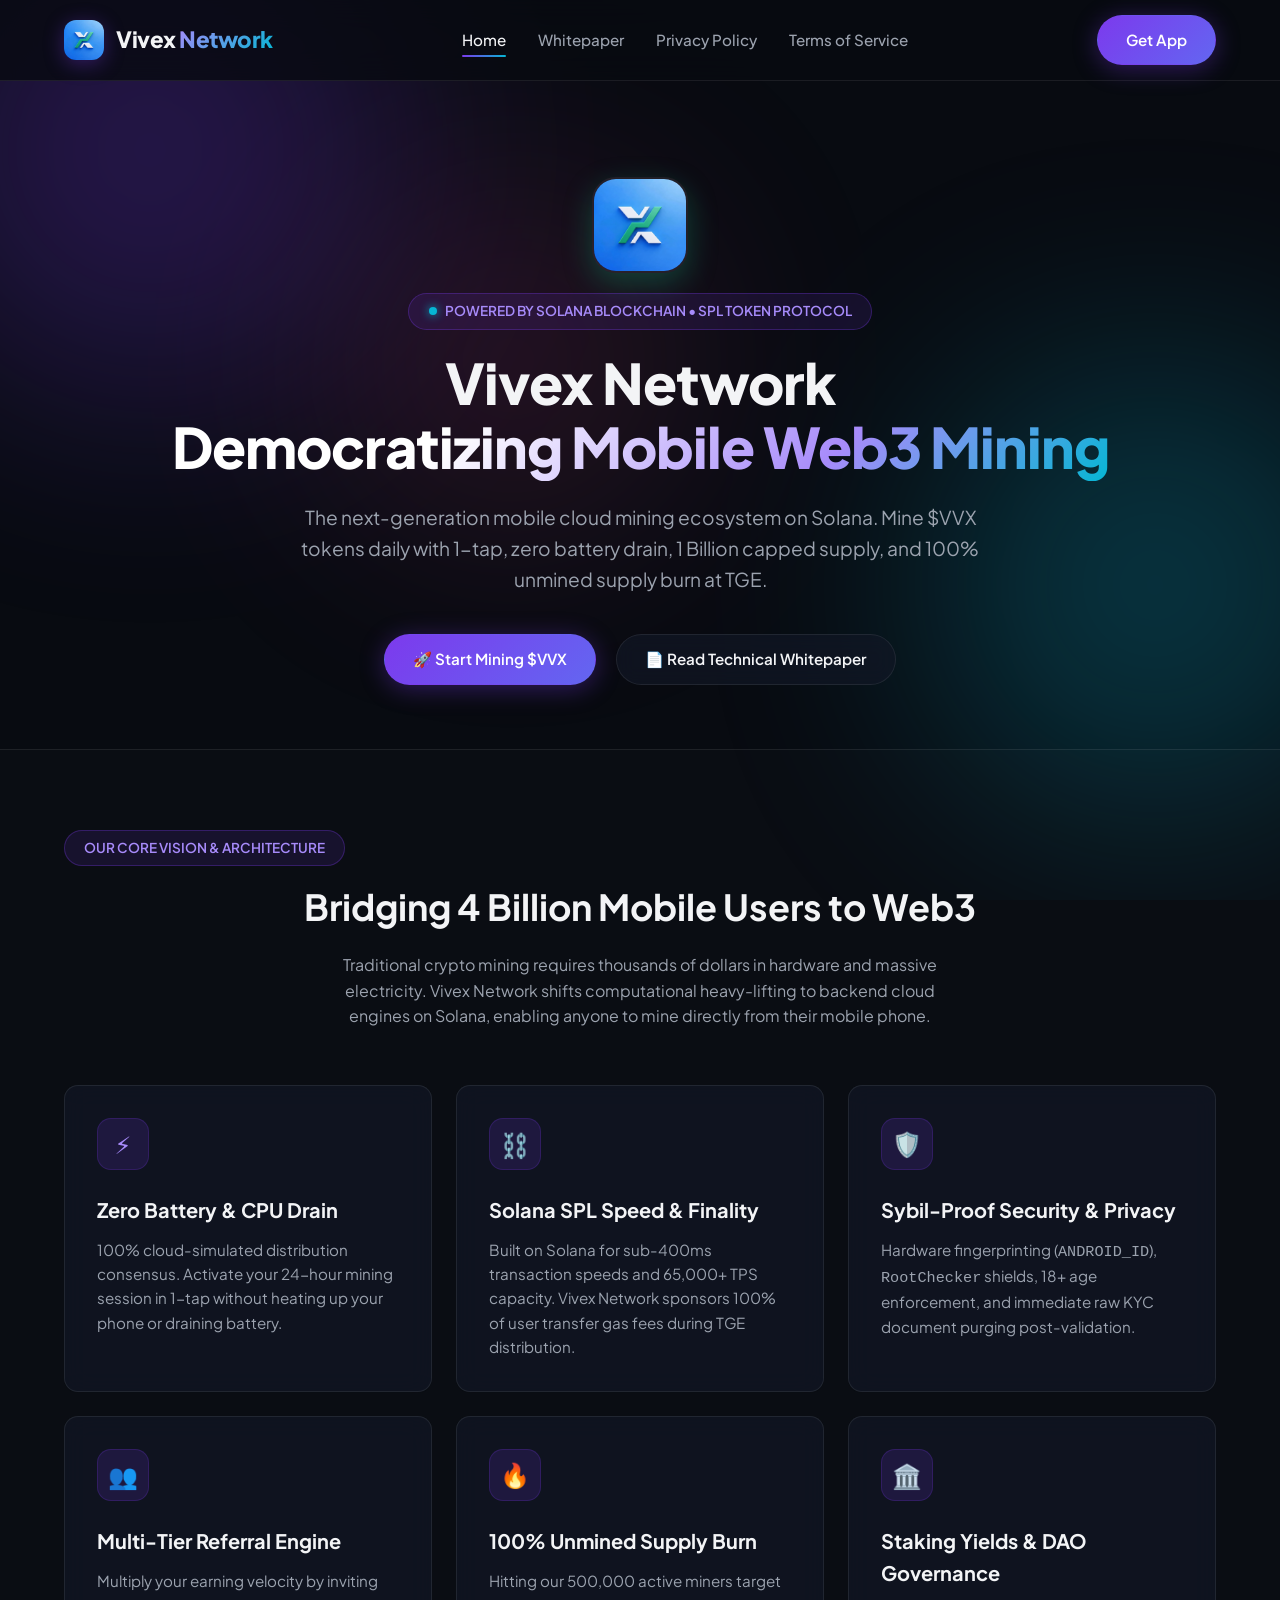
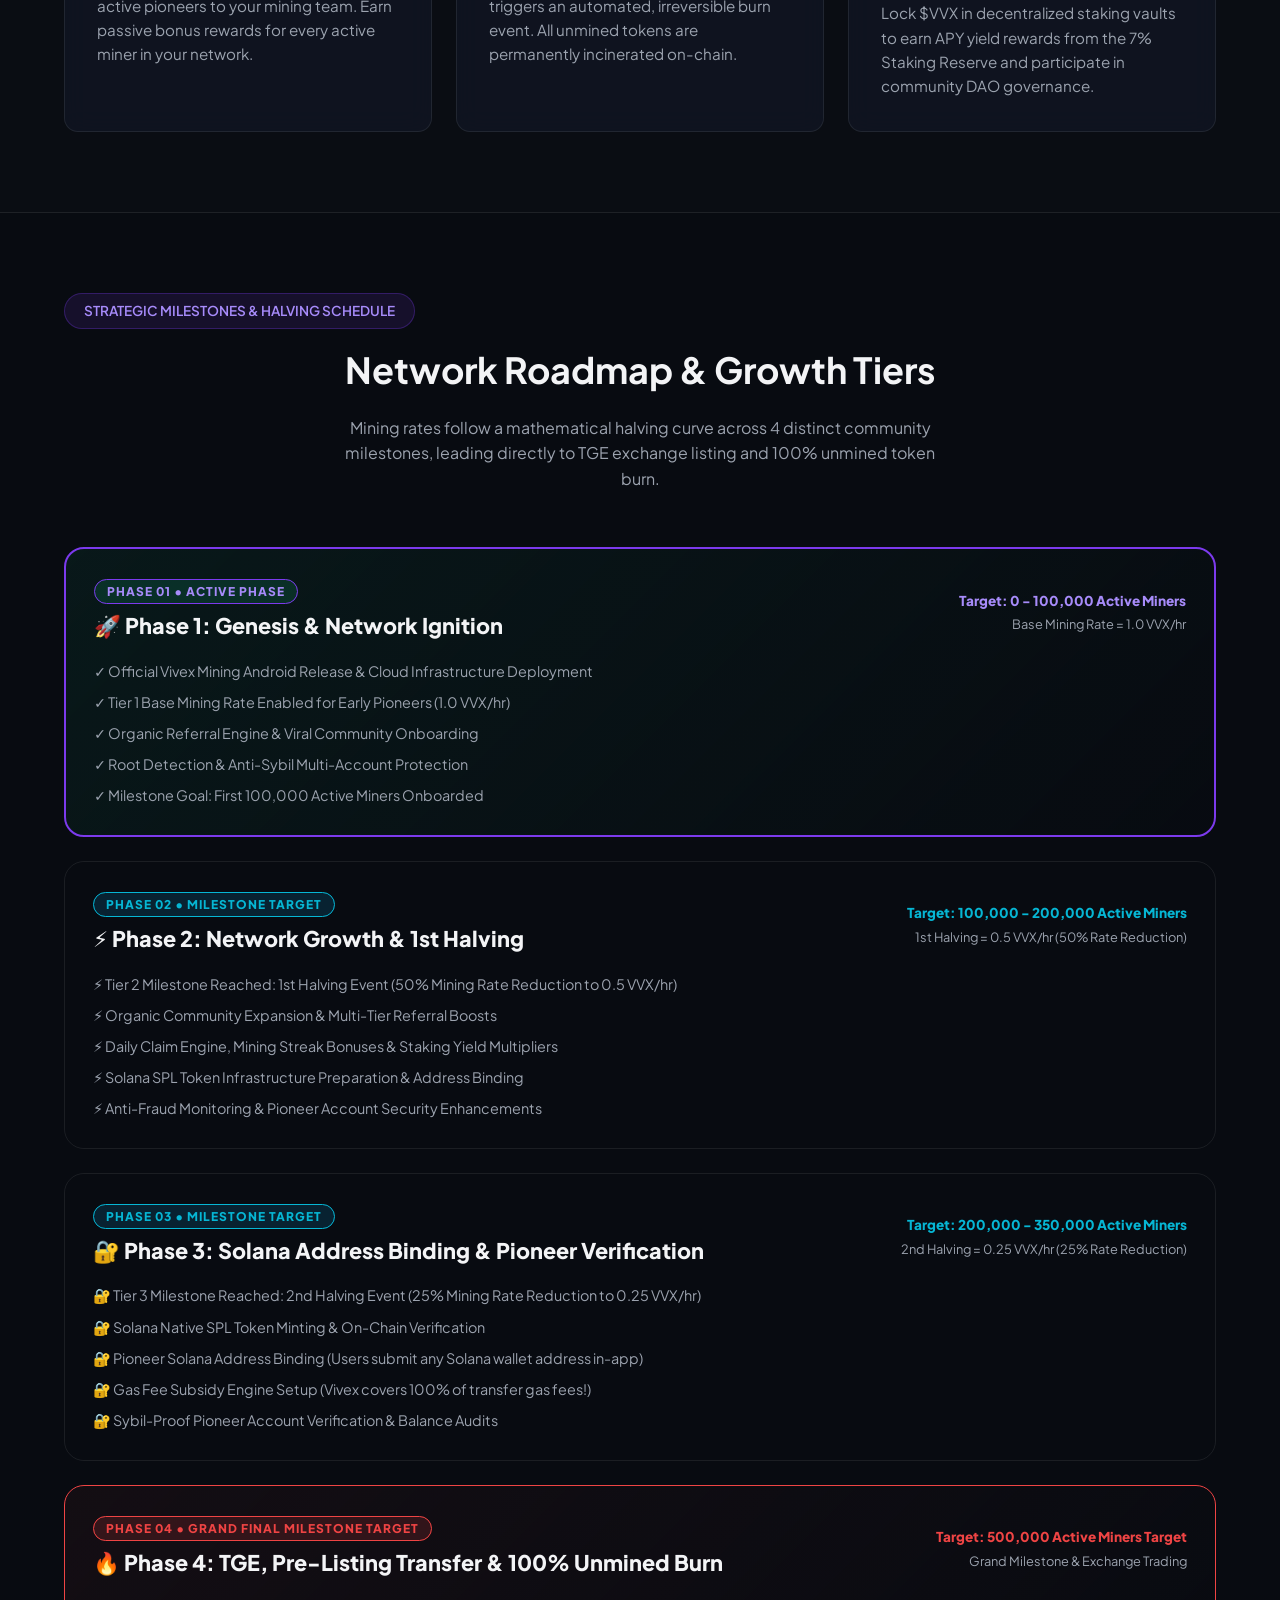
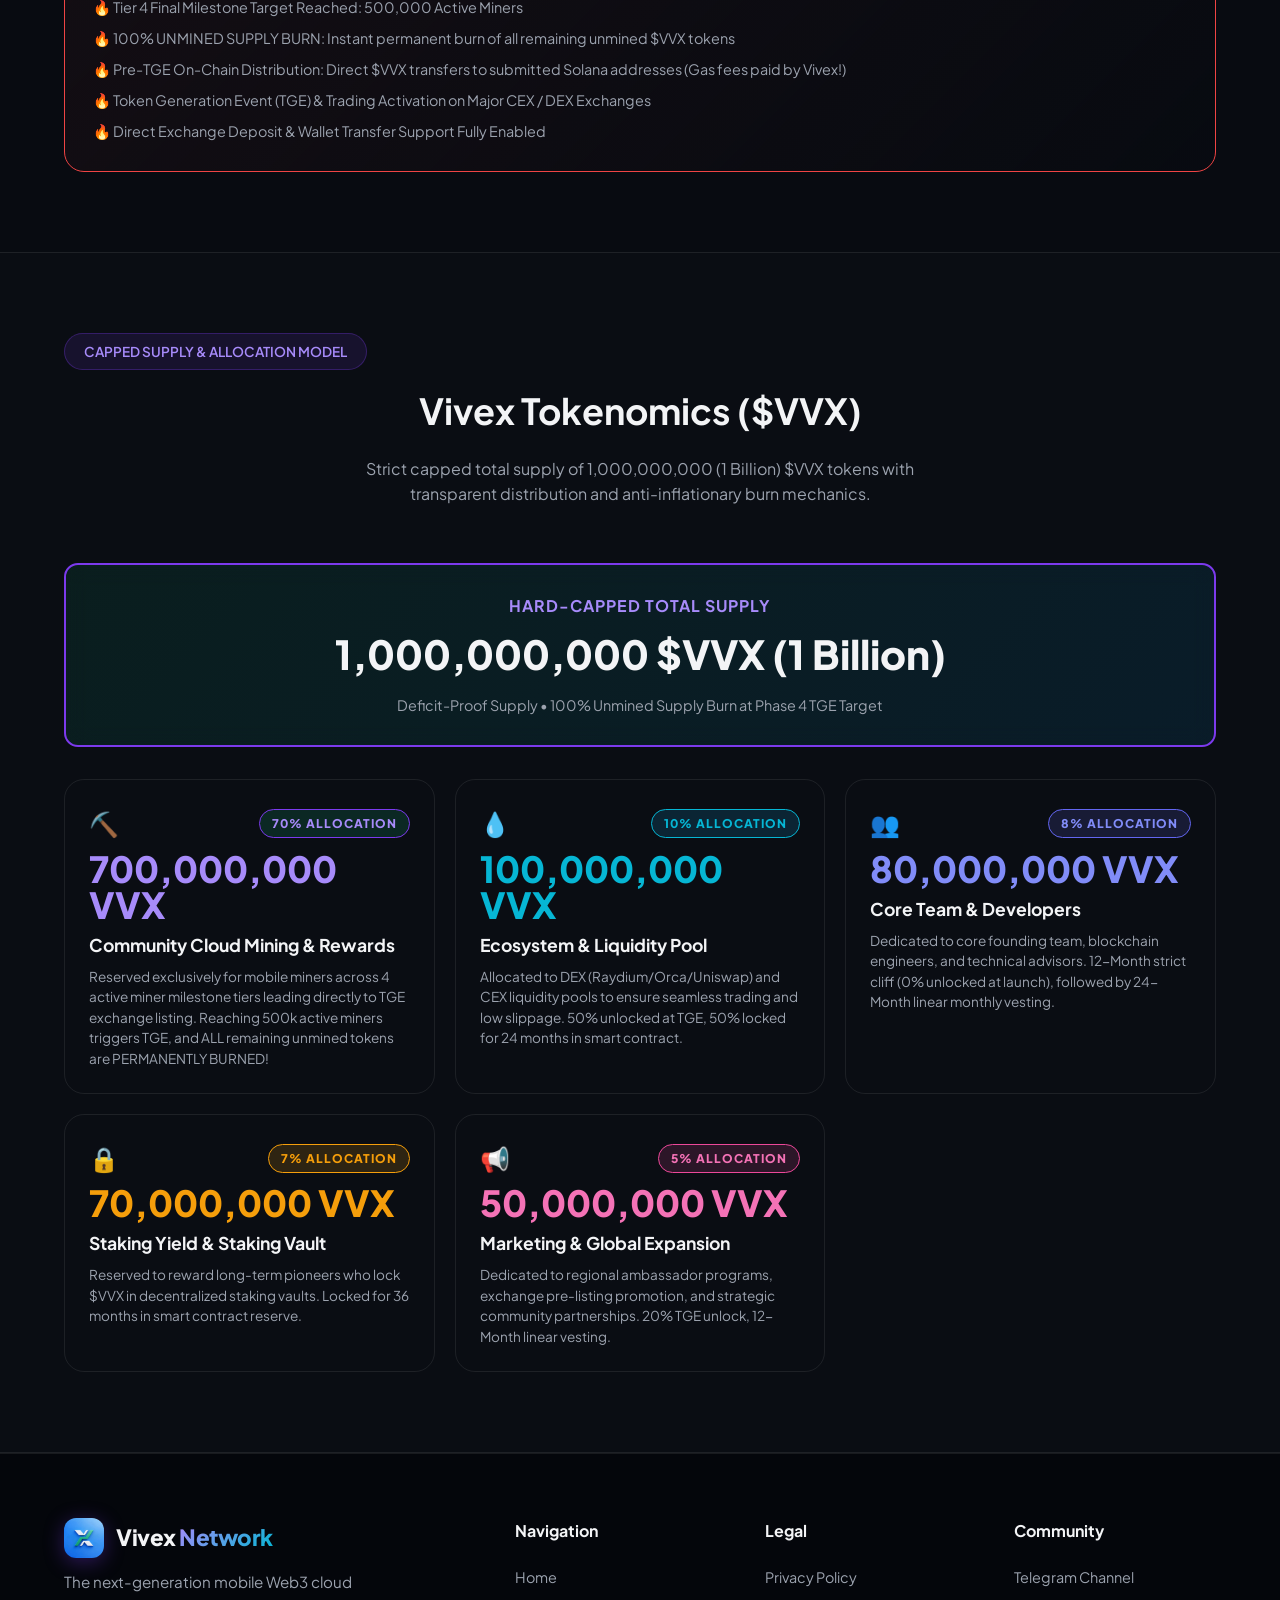
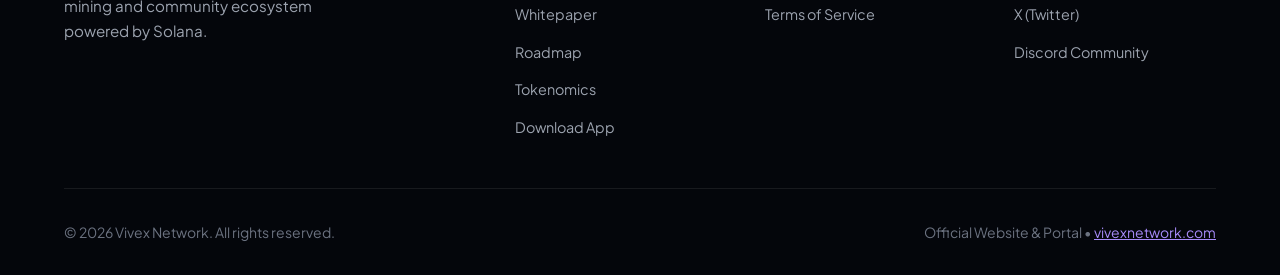
==== commit d0ba8319: "Update index.html" ====
--- a/index.html
+++ b/index.html
@@ -83,9 +83,6 @@
       <nav>
         <ul class="nav-links">
           <li><a href="./" class="nav-link active">Home</a></li>
-          <li><a href="#vision" class="nav-link">Vision</a></li>
-          <li><a href="#roadmap" class="nav-link">Roadmap</a></li>
-          <li><a href="#tokenomics" class="nav-link">Tokenomics</a></li>
           <li><a href="./whitepaper/" class="nav-link">Whitepaper</a></li>
           <li><a href="./privacy/" class="nav-link">Privacy Policy</a></li>
           <li><a href="./terms/" class="nav-link">Terms of Service</a></li>
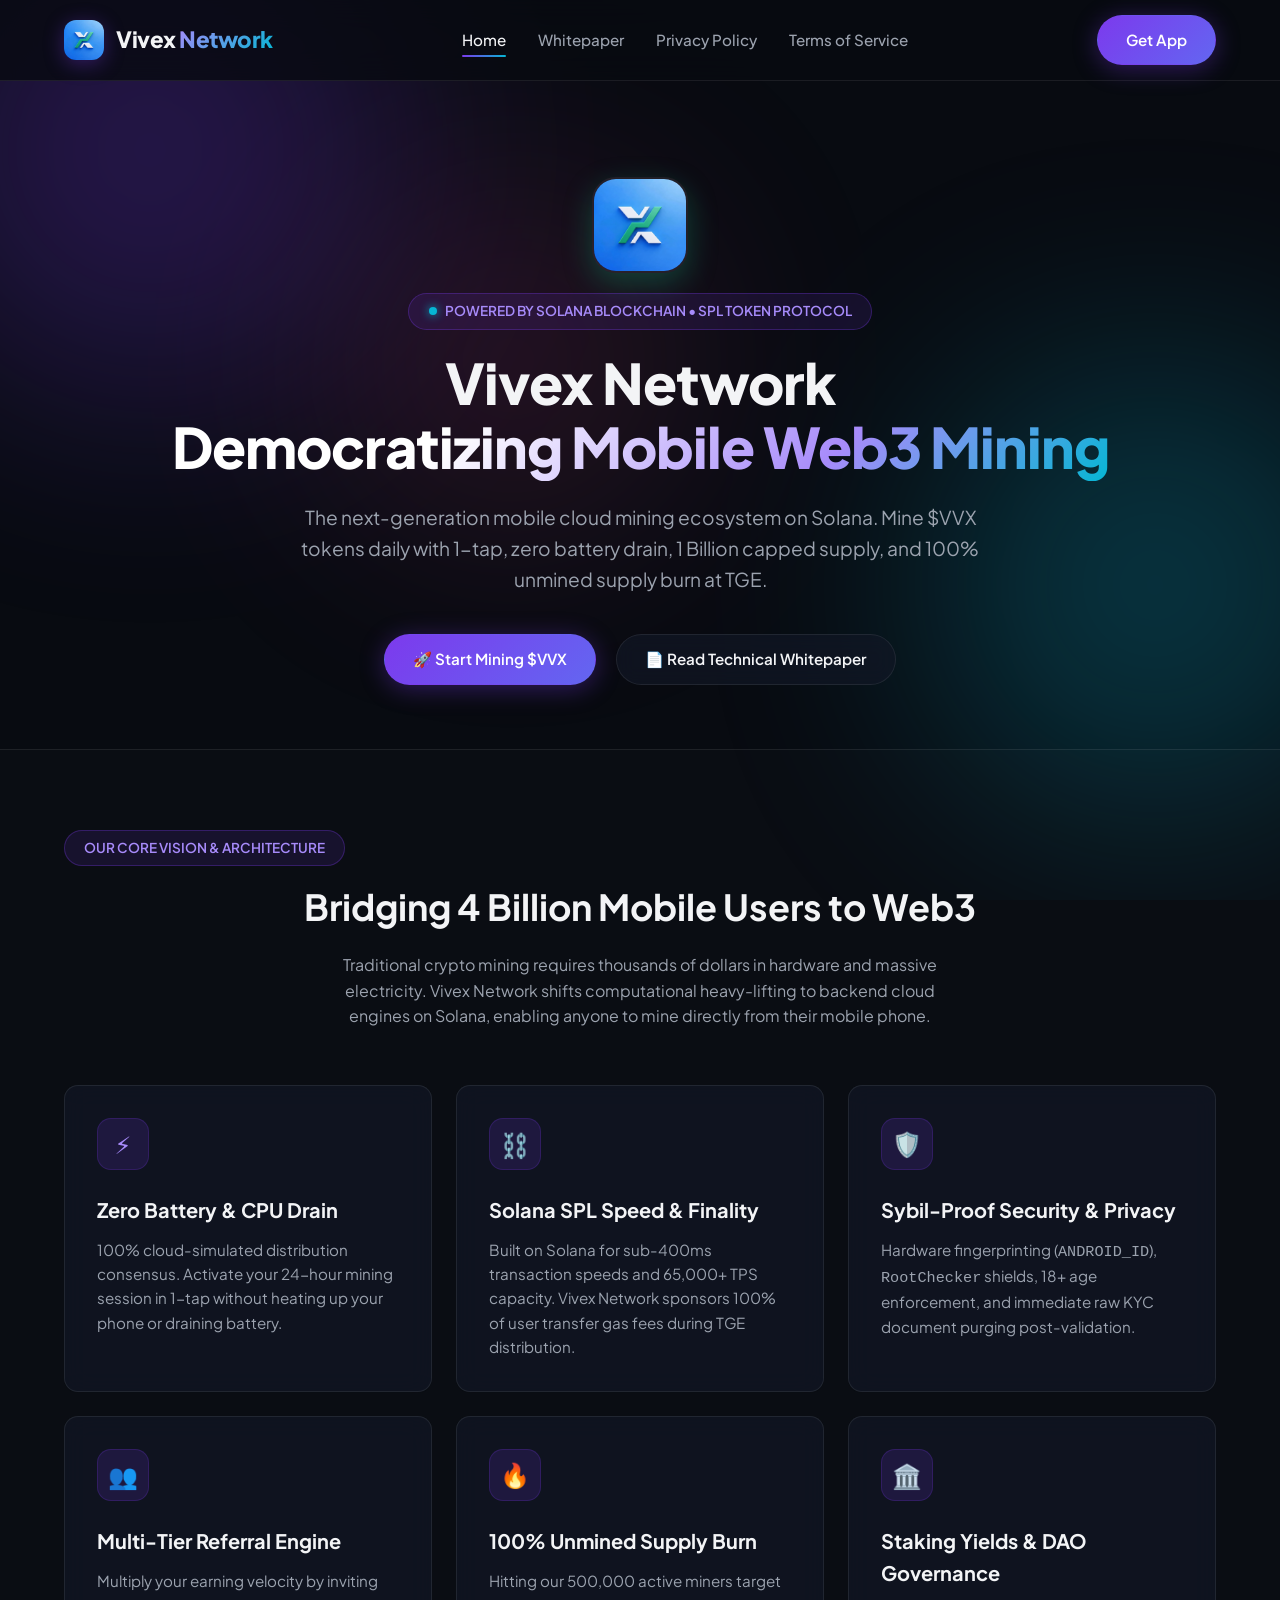
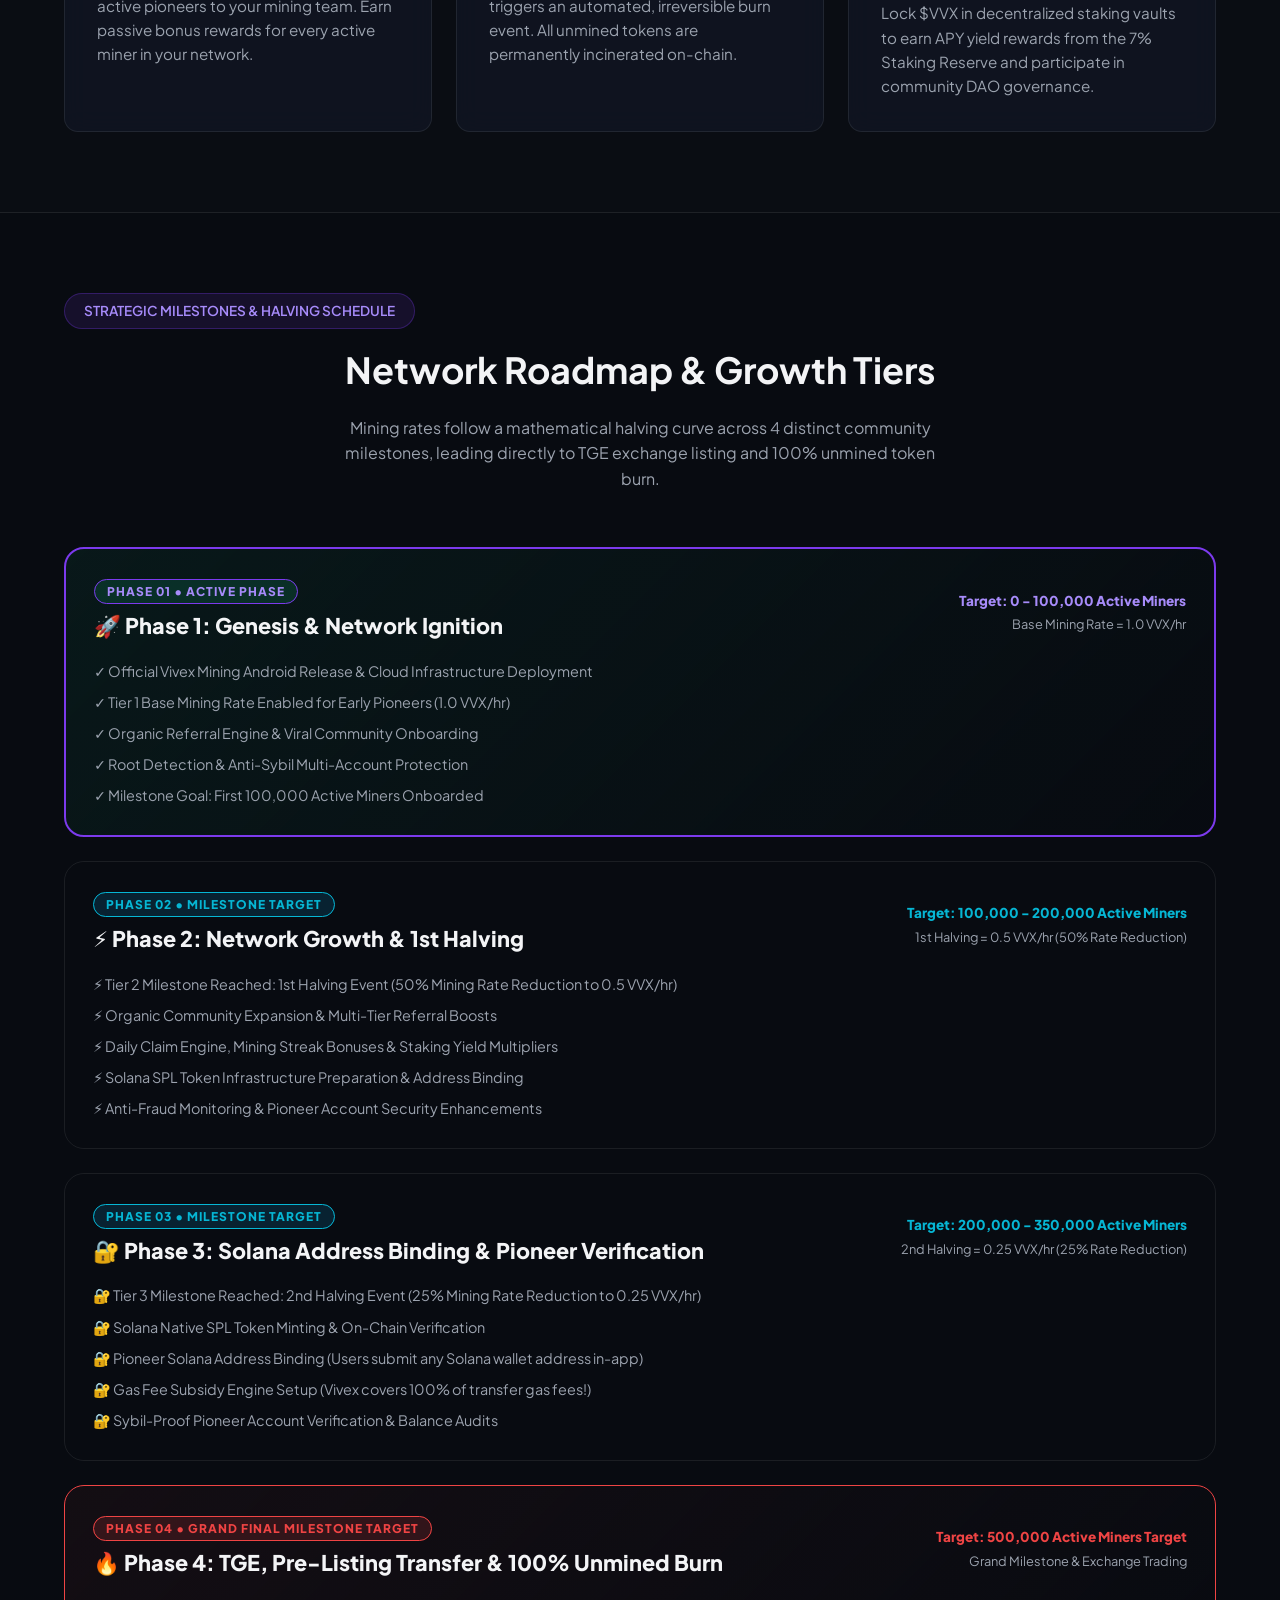
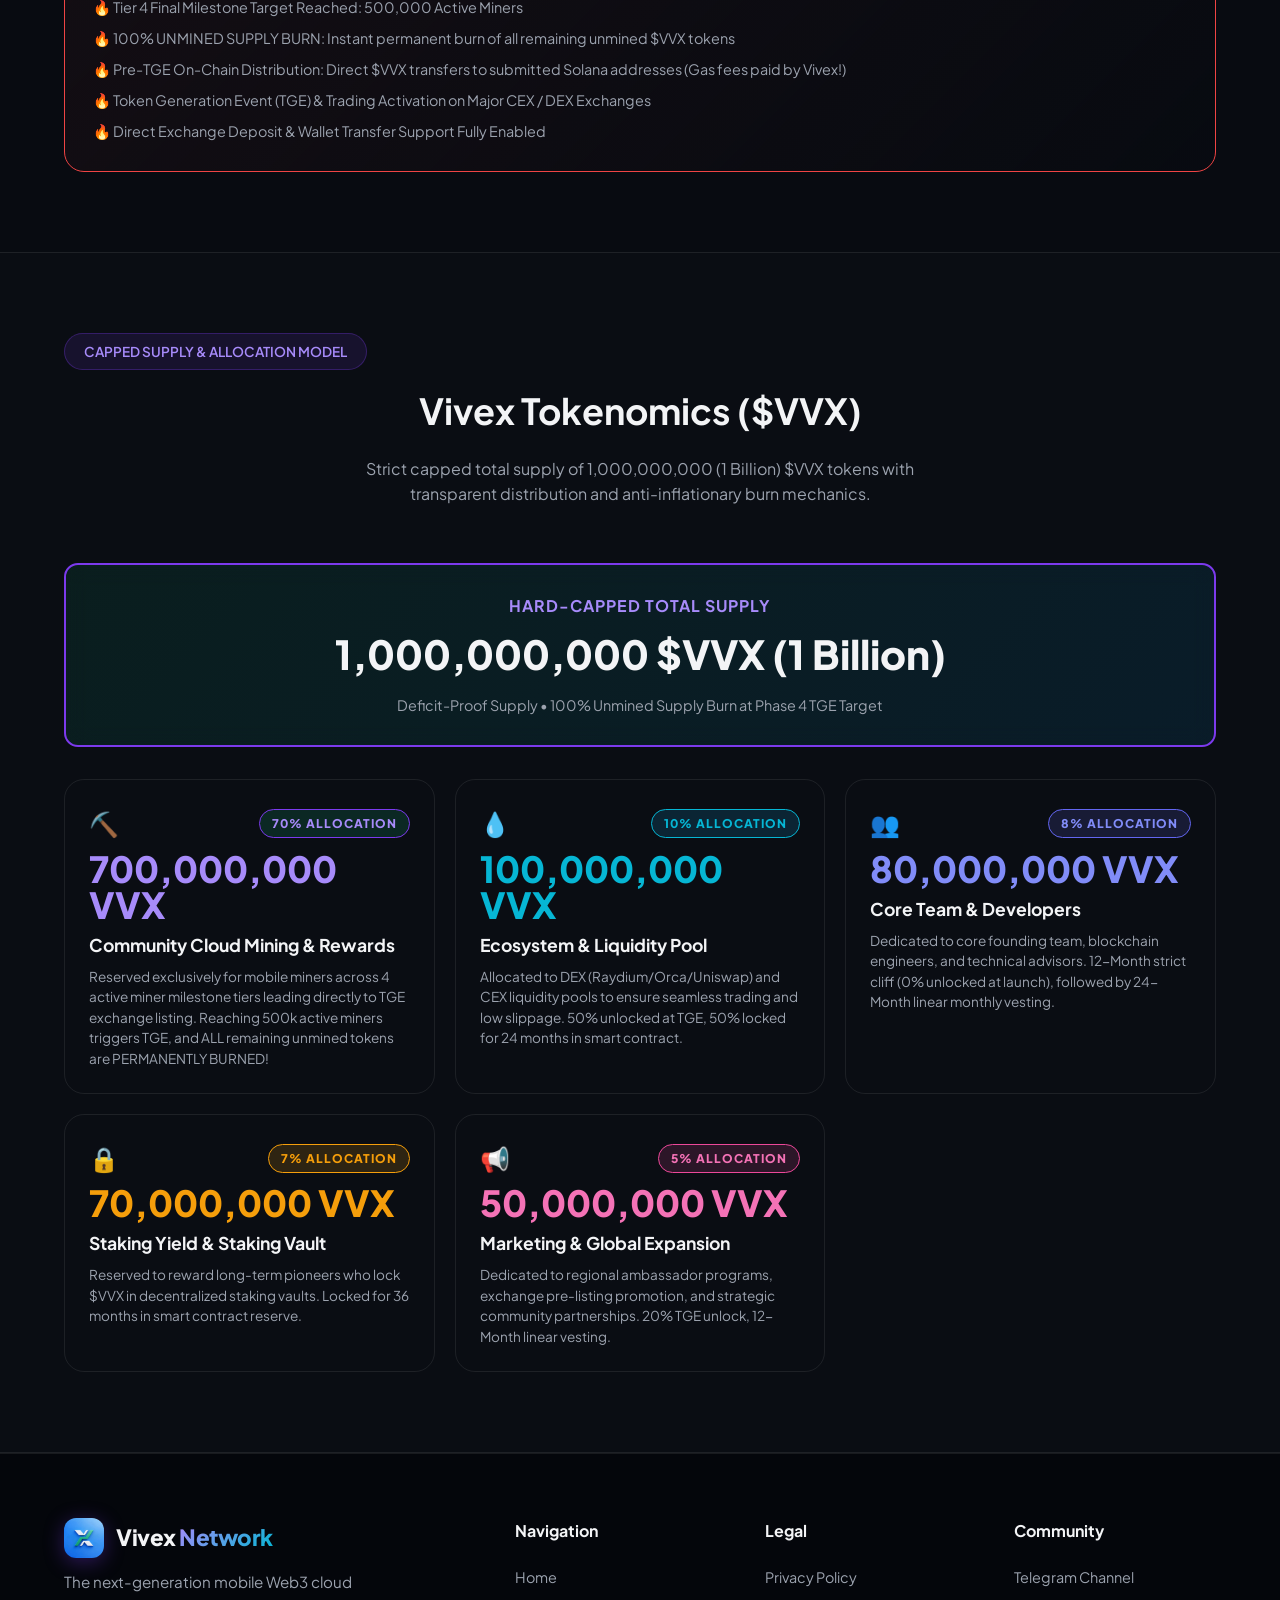
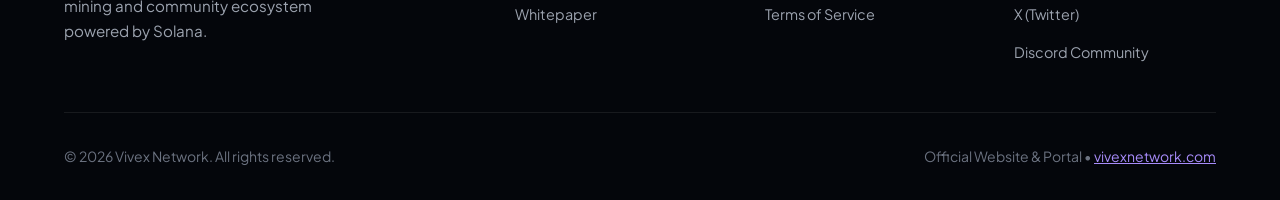
==== commit 26571fba: "e" ====
--- a/index.html
+++ b/index.html
@@ -409,9 +409,6 @@
           <ul class="footer-links">
             <li><a href="./">Home</a></li>
             <li><a href="./whitepaper/">Whitepaper</a></li>
-            <li><a href="#roadmap">Roadmap</a></li>
-            <li><a href="#tokenomics">Tokenomics</a></li>
-            <li><a href="#download">Download App</a></li>
           </ul>
         </div>
 
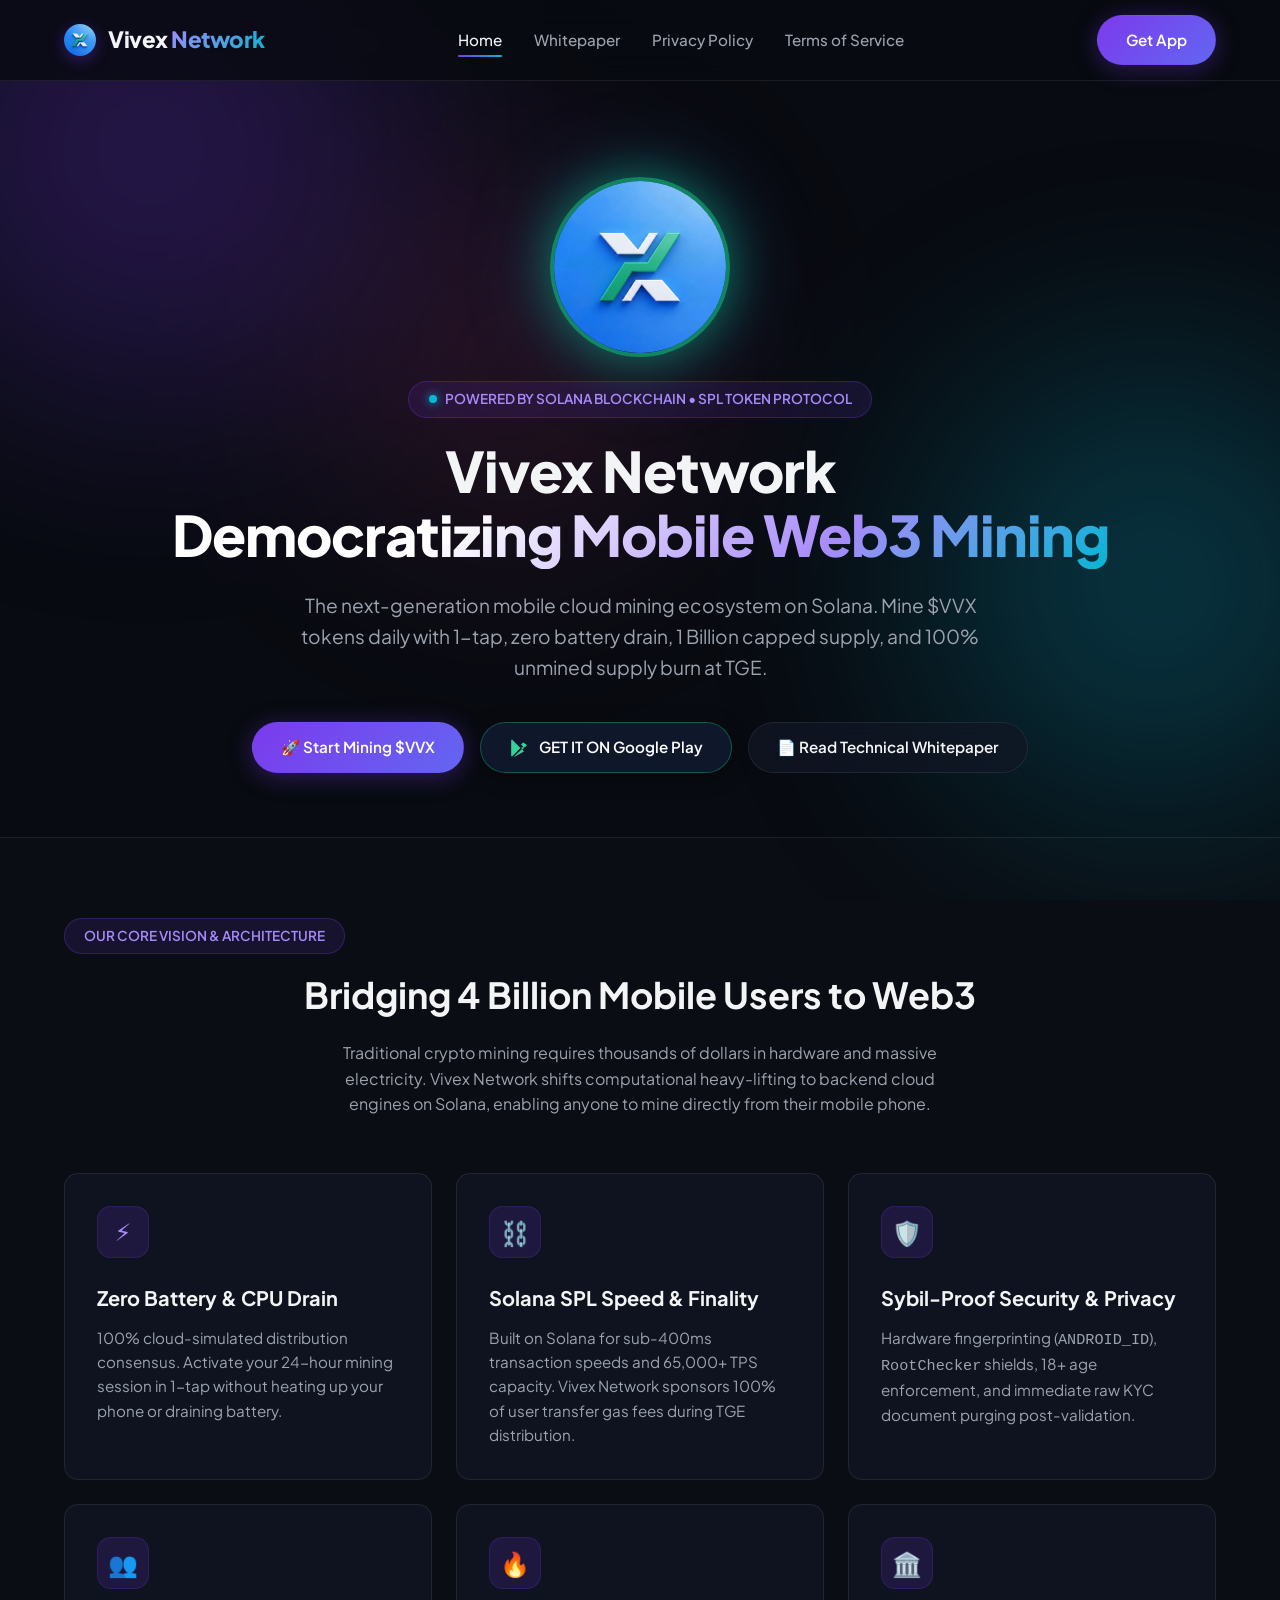
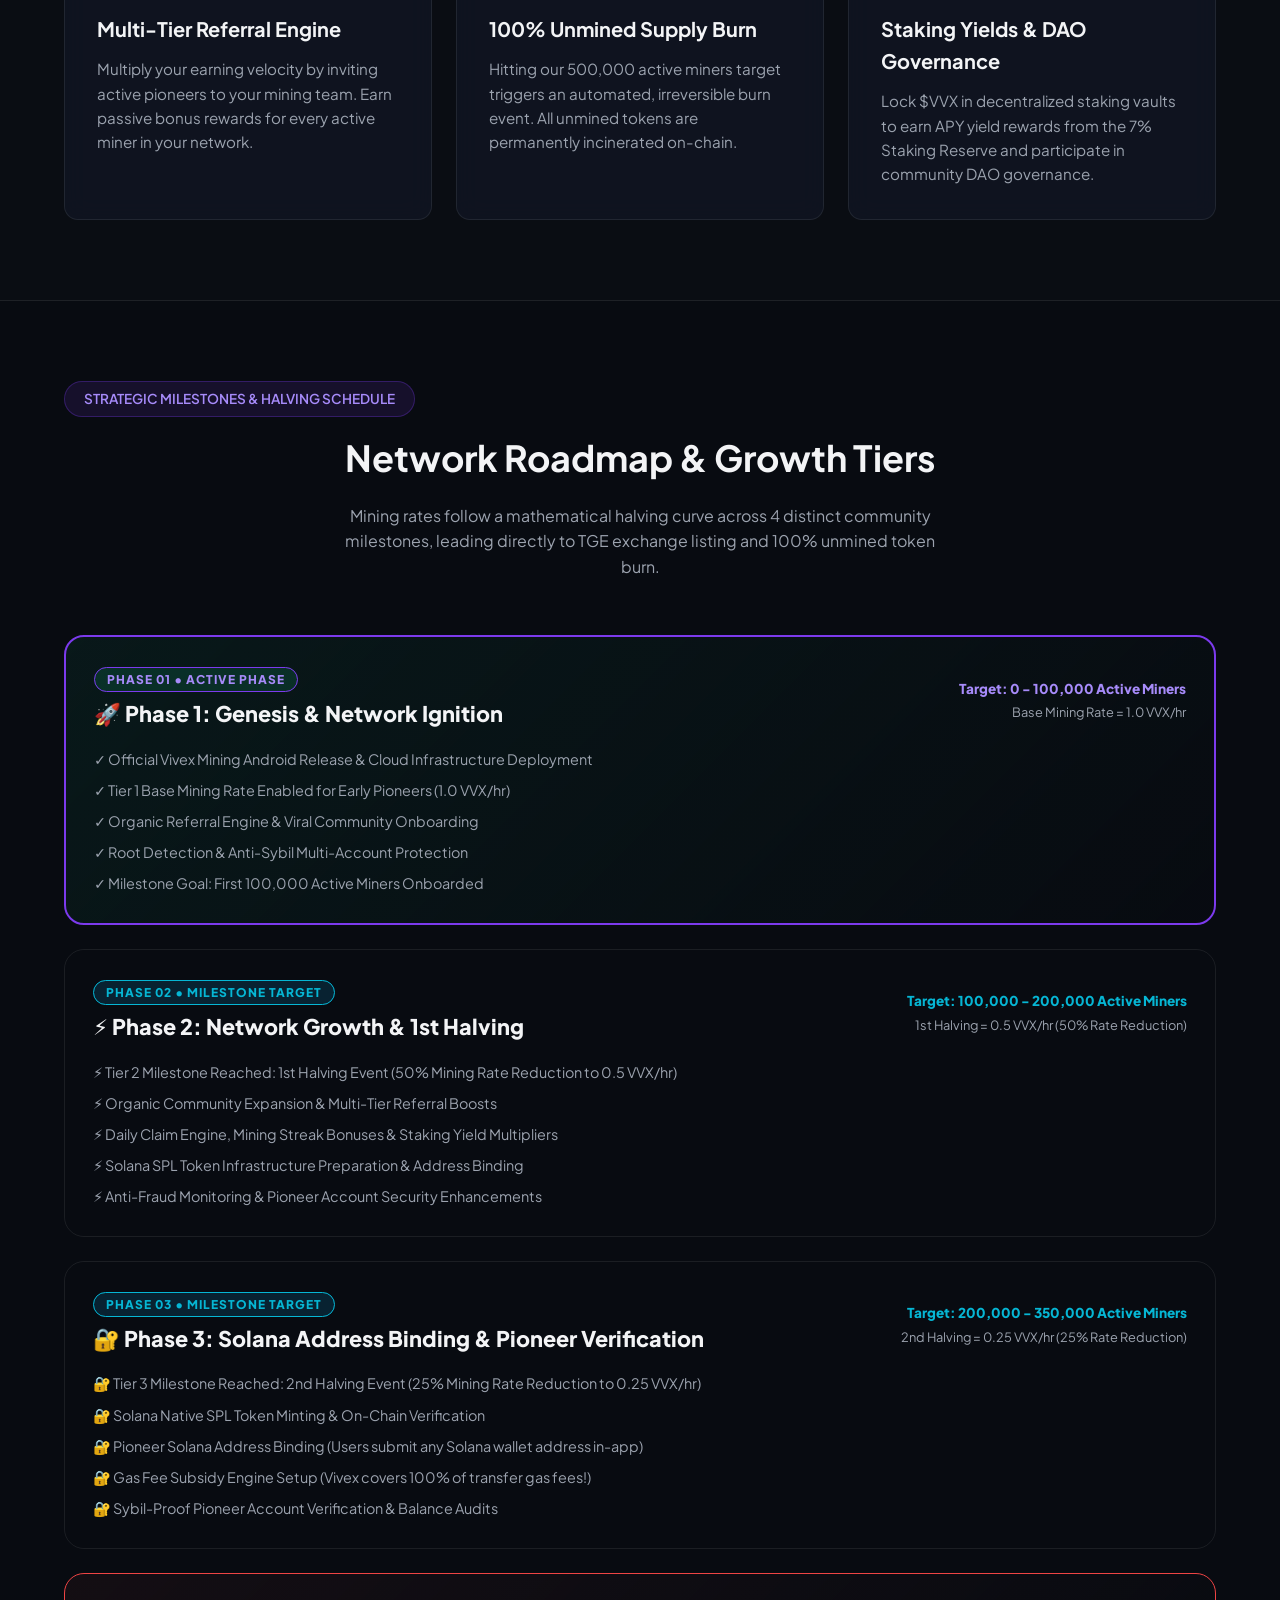
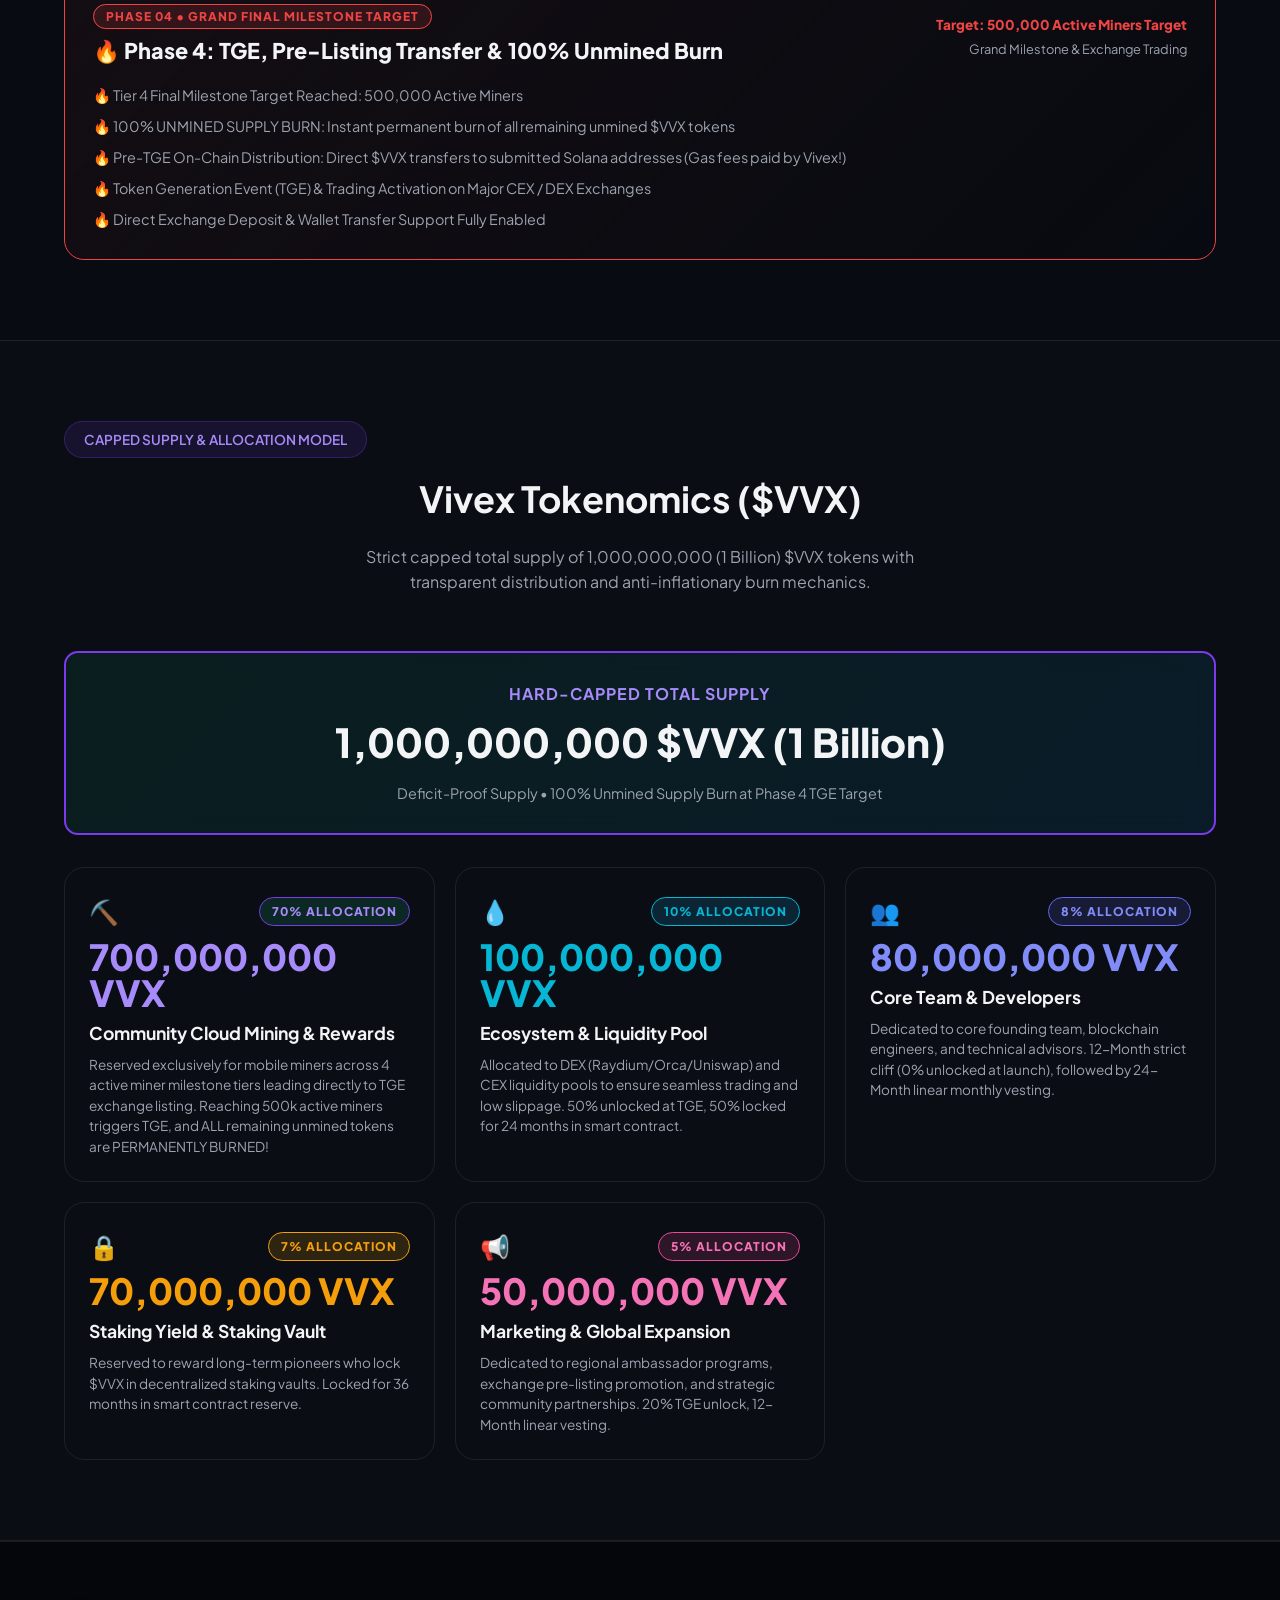
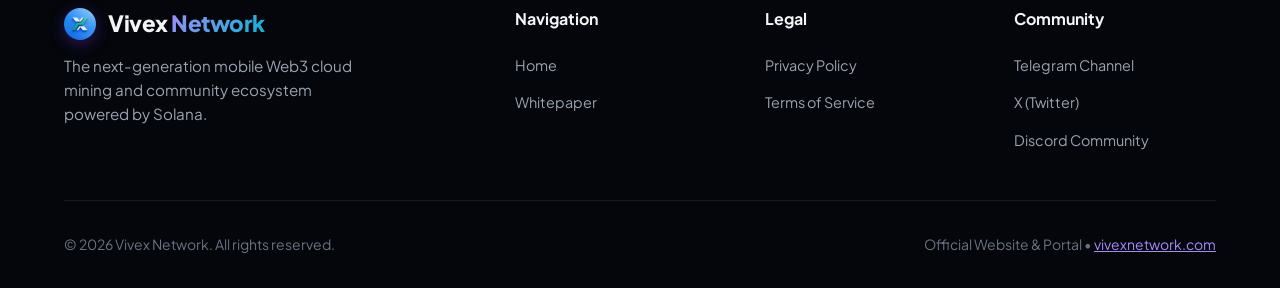
==== commit 4eb04382: "up" ====
--- a/index.html
+++ b/index.html
@@ -90,7 +90,7 @@
       </nav>
 
       <div class="header-cta">
-        <a href="#download" class="btn btn-primary">Get App</a>
+        <a href="https://play.google.com/store/apps/details?id=com.vivexnetwork" target="_blank" rel="noopener" class="btn btn-primary">Get App</a>
         <button class="mobile-toggle" aria-label="Toggle Navigation">☰</button>
       </div>
     </div>
@@ -118,9 +118,13 @@
         The next-generation mobile cloud mining ecosystem on Solana. Mine $VVX tokens daily with 1-tap, zero battery drain, 1 Billion capped supply, and 100% unmined supply burn at TGE.
       </p>
 
-      <div class="hero-btns" id="download" style="justify-content: center;">
-        <a href="#" class="btn btn-primary">
+      <div class="hero-btns" id="download" style="justify-content: center; flex-wrap: wrap; gap: 1rem;">
+        <a href="https://play.google.com/store/apps/details?id=com.vivexnetwork" target="_blank" rel="noopener" class="btn btn-primary">
           <span>🚀 Start Mining $VVX</span>
+        </a>
+        <a href="https://play.google.com/store/apps/details?id=com.vivexnetwork" target="_blank" rel="noopener" class="btn btn-playstore">
+          <svg width="20" height="20" viewBox="0 0 24 24"><path d="M3.609 1.814L13.792 12 3.61 22.186a1.4 1.4 0 0 1-.61-.318 1.44 1.44 0 0 1-.395-1.025V3.157c0-.39.141-.75.395-1.025a1.4 1.4 0 0 1 .609-.318zm11.602 11.603l2.67 2.67-12.78 7.375 10.11-10.045zm0-2.834L5.101 4.538l12.78 7.375-2.67 2.67zm1.657 1.417l3.64-2.1a1.44 1.44 0 0 0 0-2.5l-3.64-2.1-2.457 2.45 2.457 2.5z"/></svg>
+          <span>GET IT ON Google Play</span>
         </a>
         <a href="./whitepaper/" class="btn btn-secondary">
           <span>📄 Read Technical Whitepaper</span>
--- a/css/style.css
+++ b/css/style.css
@@ -140,7 +140,7 @@
   width: 40px;
   height: 40px;
   background: linear-gradient(135deg, var(--primary), var(--accent-cyan));
-  border-radius: 12px;
+  border-radius: 50%;
   display: flex;
   align-items: center;
   justify-content: center;
@@ -244,6 +244,25 @@
   background: var(--bg-card-hover);
   border-color: var(--border-highlight);
   transform: translateY(-2px);
+}
+
+.btn-playstore {
+  background: #0f172a;
+  color: #ffffff;
+  border: 1px solid rgba(16, 185, 129, 0.4);
+  box-shadow: 0 4px 20px rgba(0, 0, 0, 0.4);
+  transition: var(--transition);
+}
+
+.btn-playstore:hover {
+  background: #1e293b;
+  border-color: var(--primary-light);
+  transform: translateY(-2px);
+  box-shadow: 0 6px 25px rgba(16, 185, 129, 0.3);
+}
+
+.btn-playstore svg {
+  fill: #34d399;
 }
 
 /* Hero Section */
@@ -638,21 +657,50 @@
 
 /* App Logo Image Styles */
 .logo-img {
-  width: 40px;
-  height: 40px;
-  border-radius: 12px;
+  width: 32px;
+  height: 32px;
+  border-radius: 50%;
   object-fit: cover;
-  box-shadow: 0 4px 20px var(--primary-glow);
+  box-shadow: 0 4px 15px var(--primary-glow);
 }
 
 .hero-logo-img {
-  width: 96px;
-  height: 96px;
-  border-radius: 24px;
+  width: 180px;
+  height: 180px;
+  max-width: 70vw;
+  max-height: 70vw;
+  border-radius: 50%;
   object-fit: cover;
-  margin-bottom: 1.25rem;
-  box-shadow: 0 10px 30px rgba(16, 185, 129, 0.3);
-  border: 2px solid var(--border-color);
+  margin-bottom: 1.5rem;
+  border: 4px solid rgba(16, 185, 129, 0.7);
+  box-shadow: 0 0 45px rgba(16, 185, 129, 0.5), 0 0 90px rgba(14, 165, 233, 0.3);
+  animation: heroLogoFloat 4s ease-in-out infinite, heroLogoGlow 3s ease-in-out infinite alternate;
+  transition: transform 0.3s ease, box-shadow 0.3s ease;
+}
+
+.hero-logo-img:hover {
+  transform: scale(1.08) rotate(3deg);
+  box-shadow: 0 0 50px rgba(16, 185, 129, 0.7), 0 0 90px rgba(14, 165, 233, 0.4);
+}
+
+@keyframes heroLogoFloat {
+  0%, 100% {
+    transform: translateY(0);
+  }
+  50% {
+    transform: translateY(-10px);
+  }
+}
+
+@keyframes heroLogoGlow {
+  0% {
+    box-shadow: 0 0 25px rgba(16, 185, 129, 0.3), 0 0 50px rgba(14, 165, 233, 0.2);
+    border-color: rgba(16, 185, 129, 0.5);
+  }
+  100% {
+    box-shadow: 0 0 45px rgba(16, 185, 129, 0.7), 0 0 85px rgba(14, 165, 233, 0.5);
+    border-color: rgba(56, 189, 248, 0.8);
+  }
 }
 
 /* Roadmap Custom Styles */
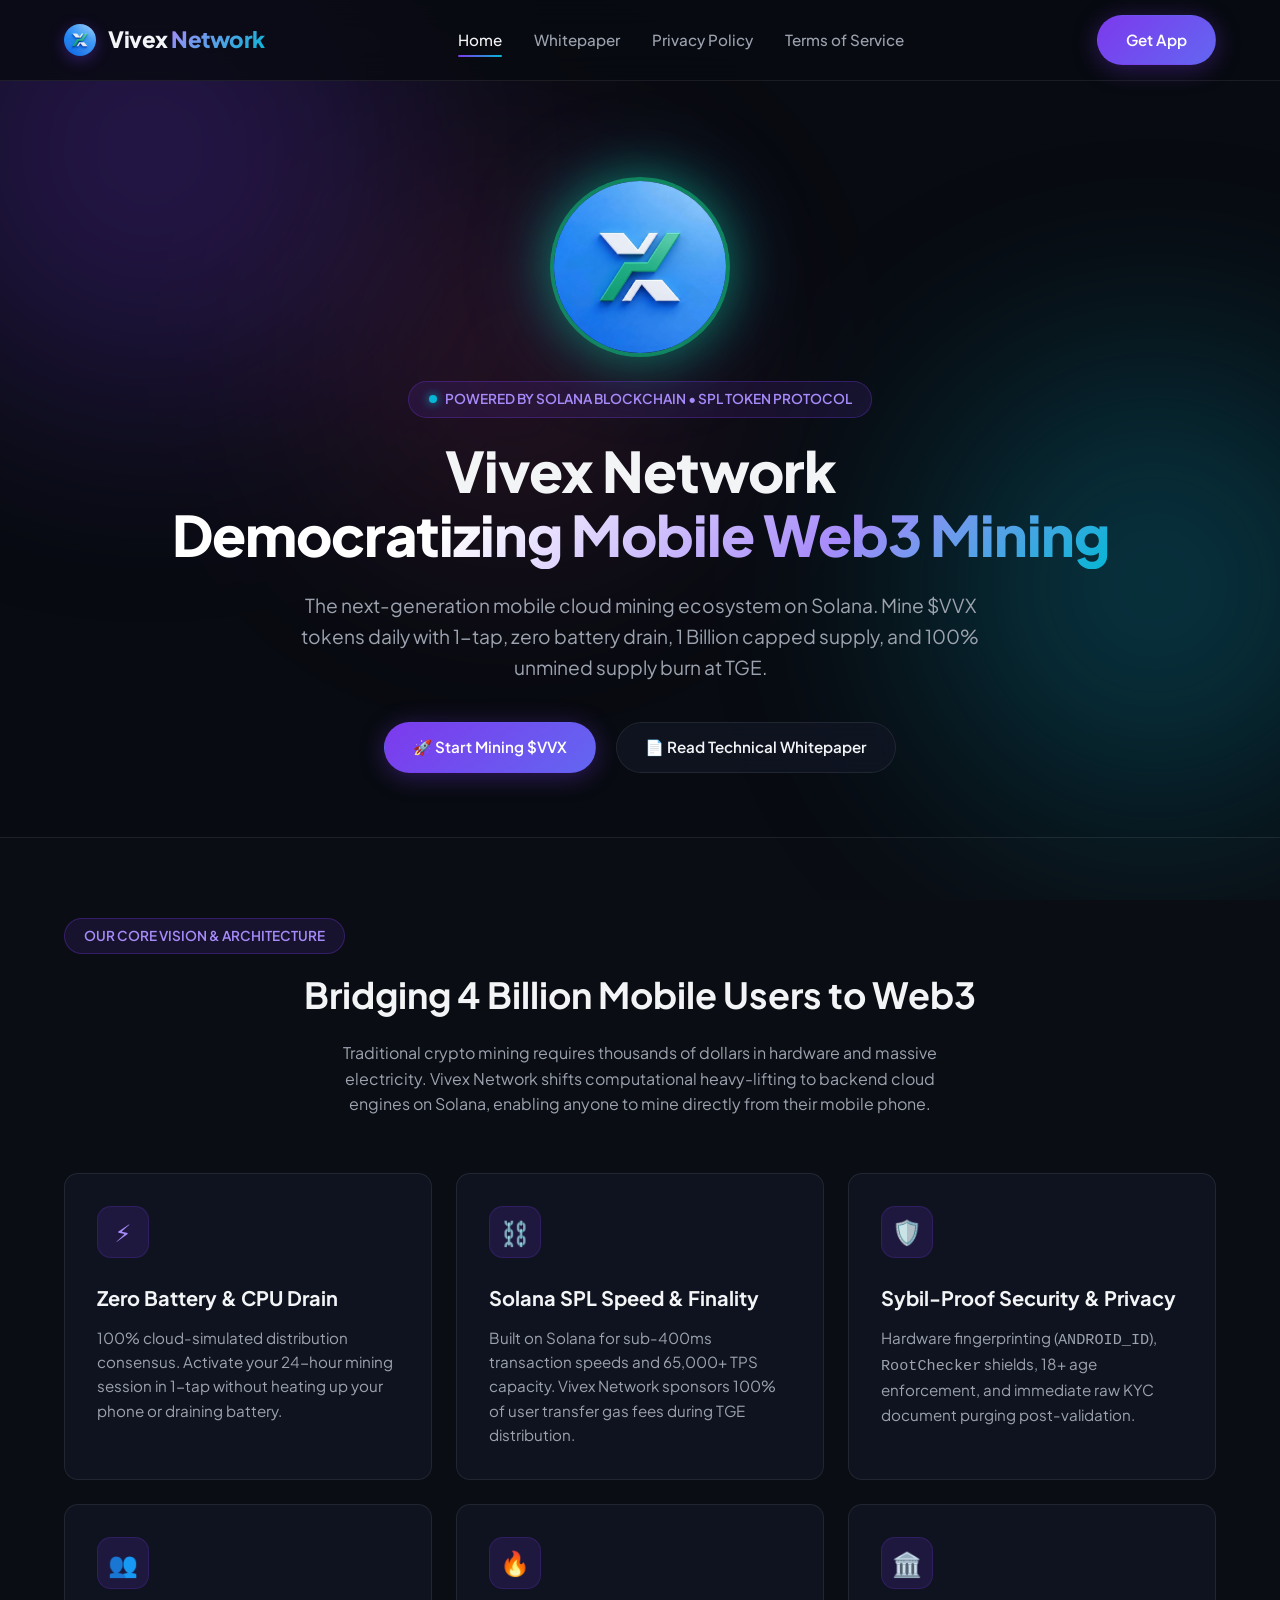
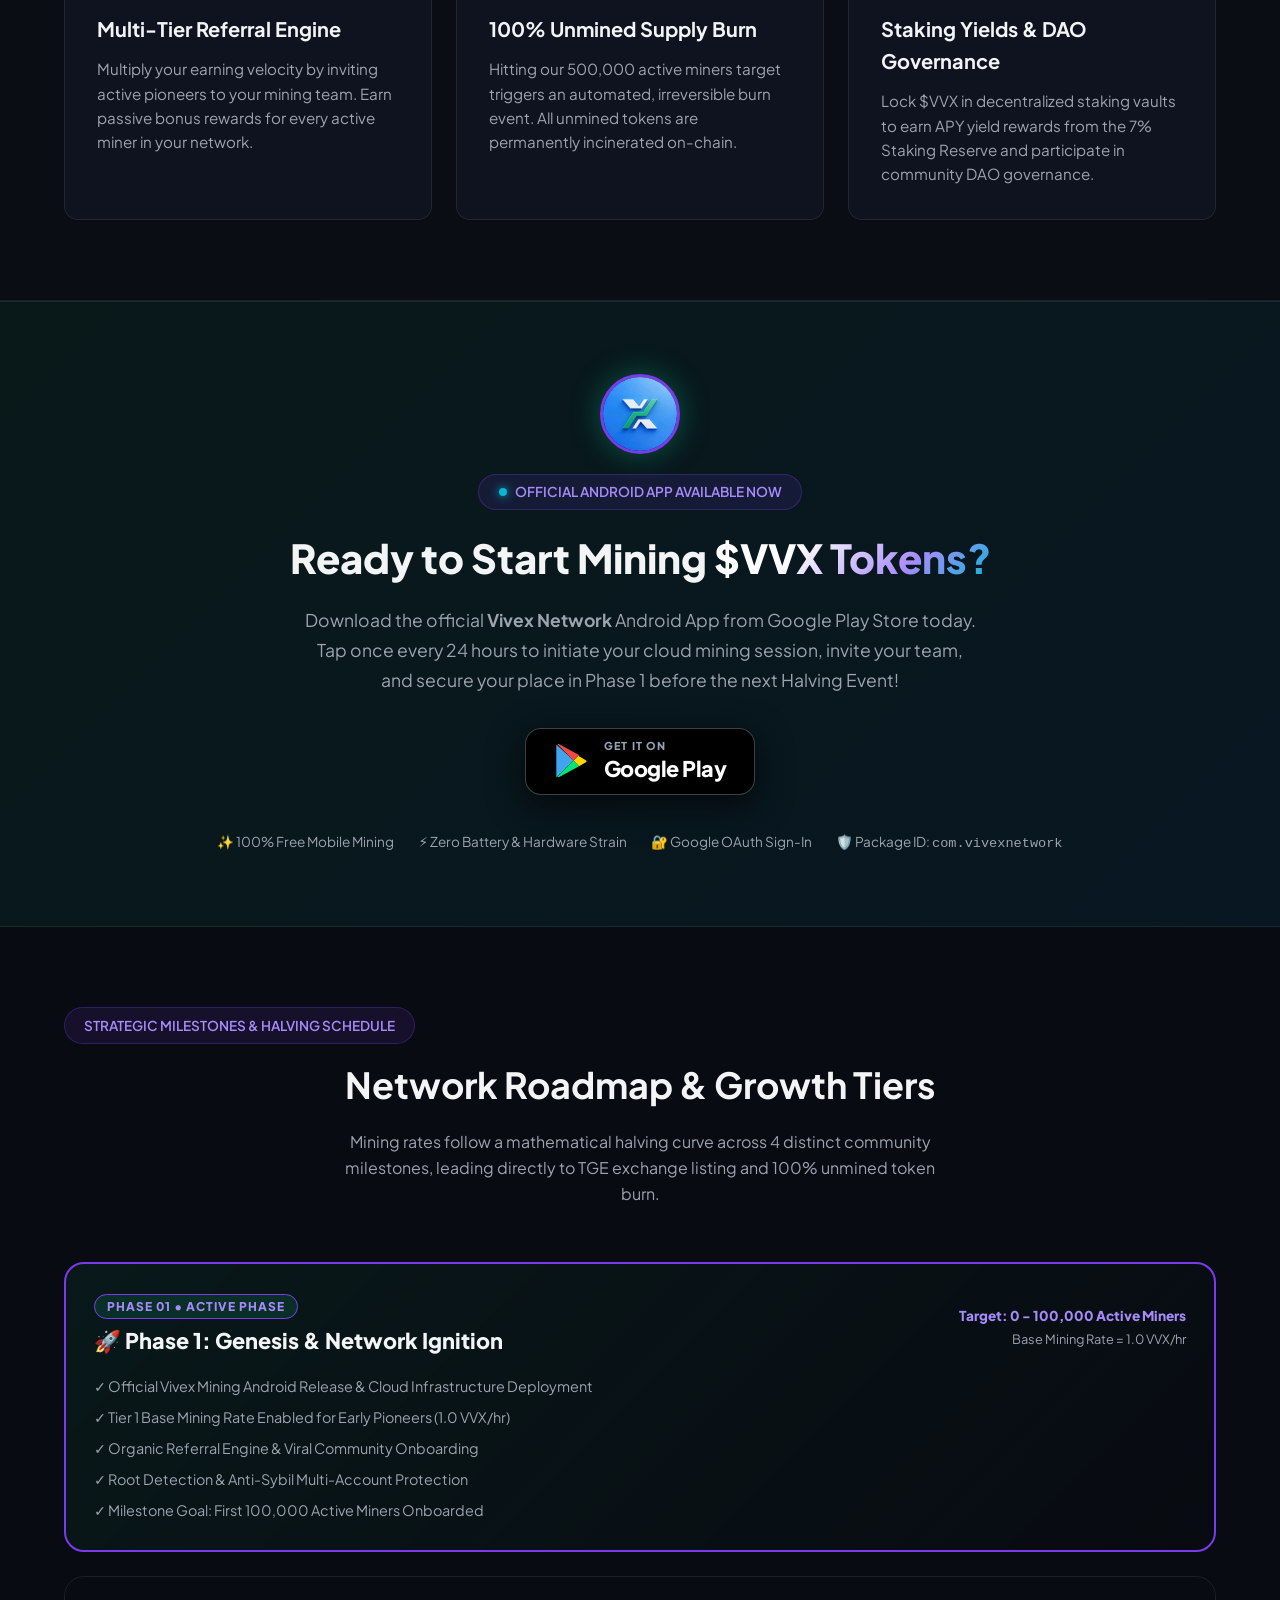
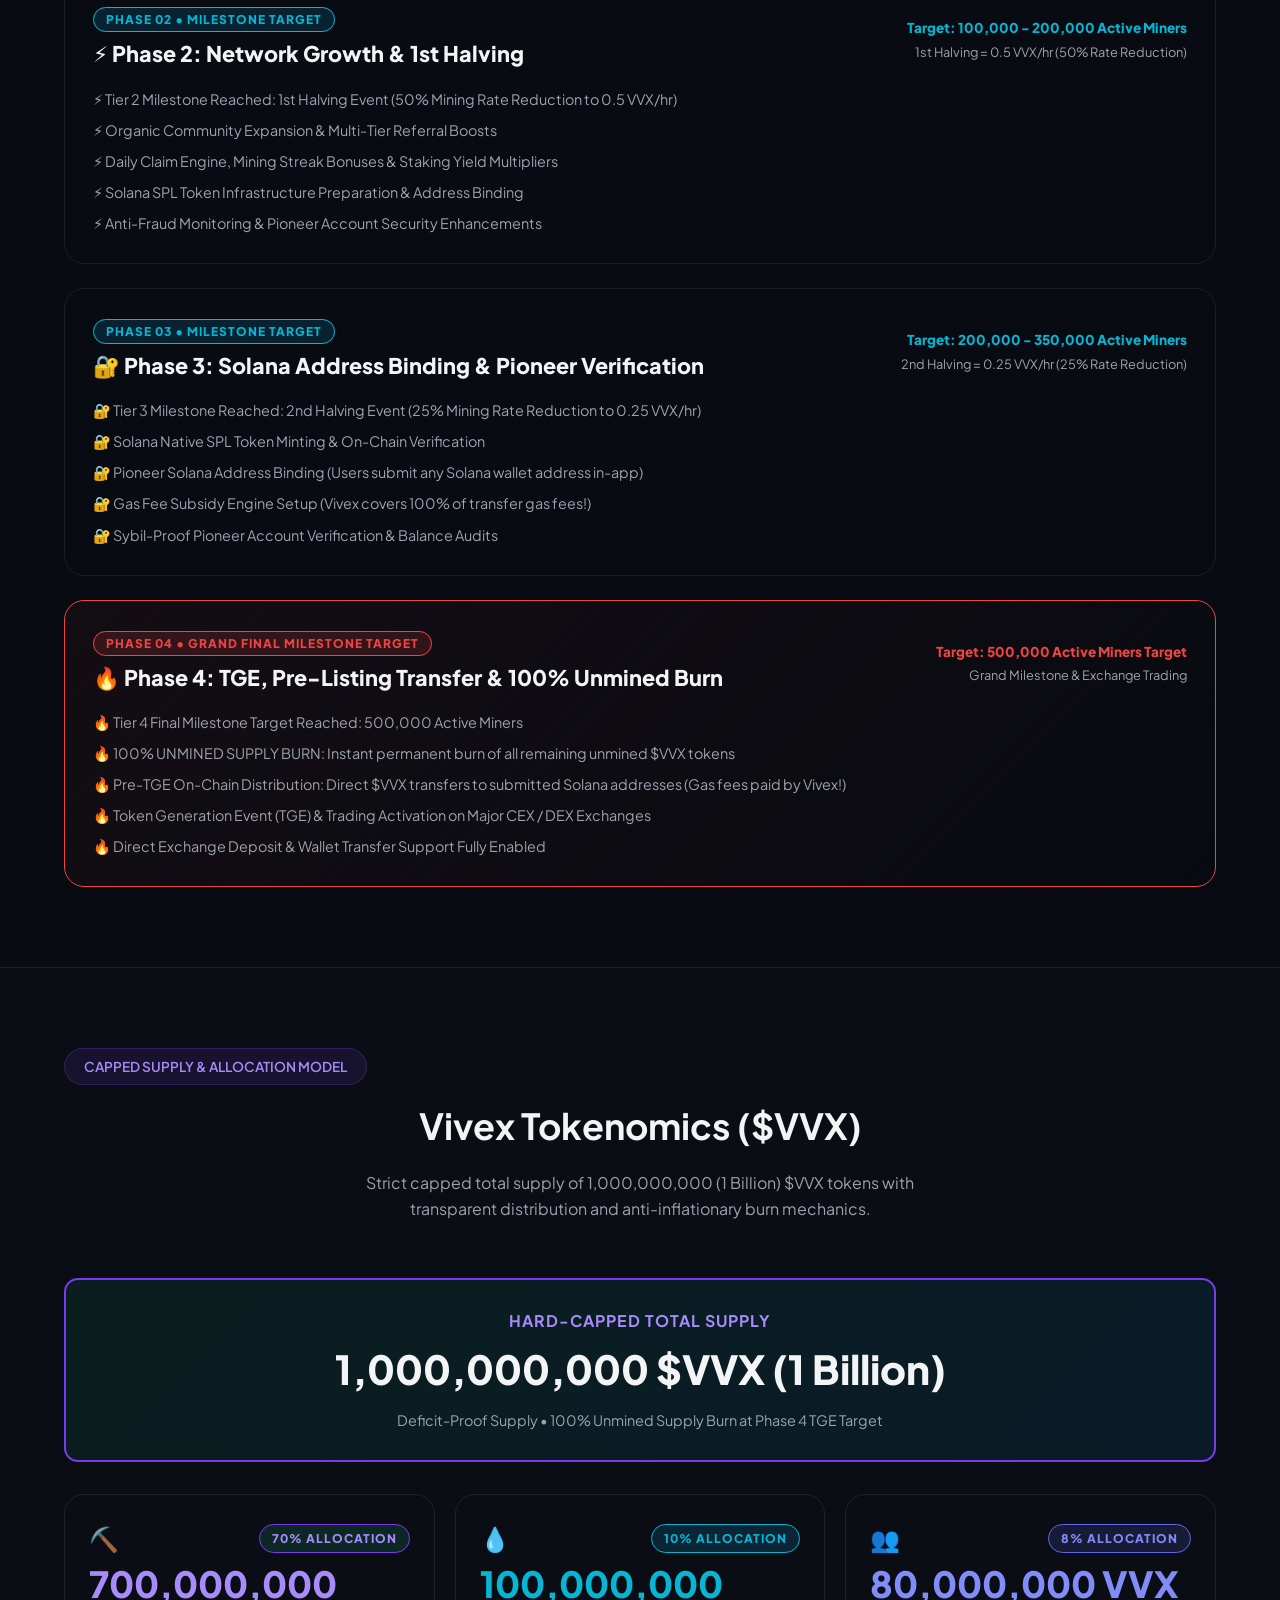
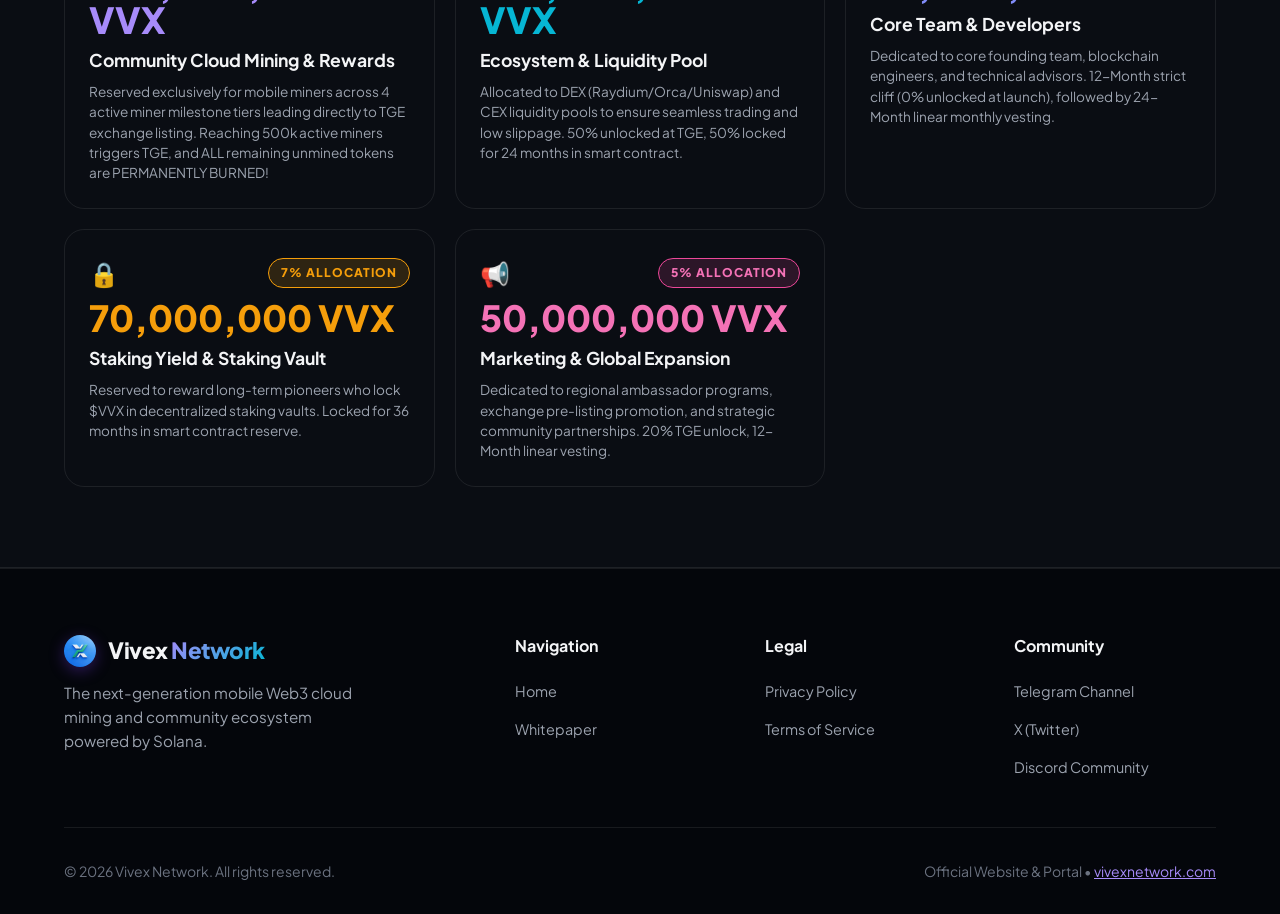
==== commit 876d533e: "u" ====
--- a/index.html
+++ b/index.html
@@ -118,13 +118,9 @@
         The next-generation mobile cloud mining ecosystem on Solana. Mine $VVX tokens daily with 1-tap, zero battery drain, 1 Billion capped supply, and 100% unmined supply burn at TGE.
       </p>
 
-      <div class="hero-btns" id="download" style="justify-content: center; flex-wrap: wrap; gap: 1rem;">
-        <a href="https://play.google.com/store/apps/details?id=com.vivexnetwork" target="_blank" rel="noopener" class="btn btn-primary">
+      <div class="hero-btns" style="justify-content: center; gap: 1.25rem;">
+        <a href="#download" class="btn btn-primary">
           <span>🚀 Start Mining $VVX</span>
-        </a>
-        <a href="https://play.google.com/store/apps/details?id=com.vivexnetwork" target="_blank" rel="noopener" class="btn btn-playstore">
-          <svg width="20" height="20" viewBox="0 0 24 24"><path d="M3.609 1.814L13.792 12 3.61 22.186a1.4 1.4 0 0 1-.61-.318 1.44 1.44 0 0 1-.395-1.025V3.157c0-.39.141-.75.395-1.025a1.4 1.4 0 0 1 .609-.318zm11.602 11.603l2.67 2.67-12.78 7.375 10.11-10.045zm0-2.834L5.101 4.538l12.78 7.375-2.67 2.67zm1.657 1.417l3.64-2.1a1.44 1.44 0 0 0 0-2.5l-3.64-2.1-2.457 2.45 2.457 2.5z"/></svg>
-          <span>GET IT ON Google Play</span>
         </a>
         <a href="./whitepaper/" class="btn btn-secondary">
           <span>📄 Read Technical Whitepaper</span>
@@ -198,6 +194,52 @@
             Lock $VVX in decentralized staking vaults to earn APY yield rewards from the 7% Staking Reserve and participate in community DAO governance.
           </p>
         </div>
+      </div>
+    </div>
+  </section>
+
+  <!-- Dedicated App Download CTA Section -->
+  <section class="section" id="download" style="background: linear-gradient(135deg, rgba(16,185,129,0.08), rgba(14,165,233,0.08)); border-top: 1px solid var(--border-color); border-bottom: 1px solid var(--border-color); text-align: center; padding: 4.5rem 0;">
+    <div class="container">
+      <div style="display: flex; justify-content: center; margin-bottom: 1.25rem;">
+        <img src="./assets/logo.png" alt="Vivex App Icon" style="width: 80px; height: 80px; border-radius: 50%; border: 3px solid var(--primary); box-shadow: 0 0 30px rgba(16,185,129,0.4);">
+      </div>
+
+      <div class="badge-glow" style="margin: 0 auto 1rem;">
+        <span class="badge-dot"></span>
+        <span>OFFICIAL ANDROID APP AVAILABLE NOW</span>
+      </div>
+
+      <h2 class="section-title" style="font-size: 2.5rem; font-weight: 900; margin-bottom: 1rem;">
+        Ready to Start Mining <span class="gradient-text">$VVX Tokens?</span>
+      </h2>
+
+      <p class="section-desc" style="max-width: 680px; margin: 0 auto 2rem; font-size: 1.1rem; line-height: 1.7;">
+        Download the official <strong>Vivex Network</strong> Android App from Google Play Store today. Tap once every 24 hours to initiate your cloud mining session, invite your team, and secure your place in Phase 1 before the next Halving Event!
+      </p>
+
+      <!-- Official Google Play Store Button Badge -->
+      <div style="display: flex; justify-content: center; align-items: center; margin-top: 1.5rem;">
+        <a href="https://play.google.com/store/apps/details?id=com.vivexnetwork" target="_blank" rel="noopener" class="google-play-btn">
+          <svg class="play-icon" viewBox="0 0 512 512" width="34" height="34">
+            <path fill="#41A5EE" d="M38.8 11.2c-2.6 2.8-4.1 7.1-4.1 12.8v464c0 5.7 1.5 10 4.1 12.8l1.4 1.4L293.4 250v-4L38.8 11.2z"/>
+            <path fill="#FFD400" d="M377.6 165.7l-84.2 84.3L377.6 334l102.3-58.1c6.7-3.8 10.1-9 10.1-15.9s-3.4-12.1-10.1-15.9l-102.3-58.4z"/>
+            <path fill="#F34943" d="M293.4 250l84.2-84.3L80.1 4.7C71.3-.3 60.7.7 51.5 5.5l241.9 244.5z"/>
+            <path fill="#00E676" d="M293.4 250L51.5 494.5c9.2 4.8 19.8 5.8 28.6.8l297.5-161.3L293.4 250z"/>
+          </svg>
+          <div class="play-btn-text">
+            <span class="play-btn-subtitle">GET IT ON</span>
+            <span class="play-btn-title">Google Play</span>
+          </div>
+        </a>
+      </div>
+
+      <!-- Quick Highlights -->
+      <div style="display: flex; justify-content: center; gap: 1.5rem; flex-wrap: wrap; margin-top: 2.25rem; font-size: 0.85rem; color: var(--text-muted);">
+        <span>✨ 100% Free Mobile Mining</span>
+        <span>⚡ Zero Battery & Hardware Strain</span>
+        <span>🔐 Google OAuth Sign-In</span>
+        <span>🛡️ Package ID: <code>com.vivexnetwork</code></span>
       </div>
     </div>
   </section>
--- a/css/style.css
+++ b/css/style.css
@@ -246,23 +246,52 @@
   transform: translateY(-2px);
 }
 
-.btn-playstore {
-  background: #0f172a;
+/* Official Google Play Badge Button */
+.google-play-btn {
+  display: inline-flex;
+  align-items: center;
+  gap: 16px;
+  background: #000000;
   color: #ffffff;
-  border: 1px solid rgba(16, 185, 129, 0.4);
-  box-shadow: 0 4px 20px rgba(0, 0, 0, 0.4);
-  transition: var(--transition);
-}
-
-.btn-playstore:hover {
-  background: #1e293b;
-  border-color: var(--primary-light);
-  transform: translateY(-2px);
-  box-shadow: 0 6px 25px rgba(16, 185, 129, 0.3);
-}
-
-.btn-playstore svg {
-  fill: #34d399;
+  padding: 12px 28px;
+  border-radius: 16px;
+  border: 1.5px solid rgba(255, 255, 255, 0.25);
+  text-decoration: none;
+  transition: all 0.3s cubic-bezier(0.4, 0, 0.2, 1);
+  box-shadow: 0 10px 35px rgba(0, 0, 0, 0.6);
+}
+
+.google-play-btn:hover {
+  background: #090d16;
+  border-color: #10b981;
+  transform: translateY(-4px) scale(1.03);
+  box-shadow: 0 15px 40px rgba(16, 185, 129, 0.4);
+}
+
+.play-btn-text {
+  display: flex;
+  flex-direction: column;
+  align-items: flex-start;
+  text-align: left;
+}
+
+.play-btn-subtitle {
+  font-size: 0.68rem;
+  font-weight: 800;
+  letter-spacing: 1.2px;
+  color: #94a3b8;
+  text-transform: uppercase;
+  line-height: 1;
+}
+
+.play-btn-title {
+  font-size: 1.35rem;
+  font-weight: 800;
+  color: #ffffff;
+  letter-spacing: -0.5px;
+  line-height: 1.25;
+  margin-top: 3px;
+  font-family: 'Plus Jakarta Sans', sans-serif;
 }
 
 /* Hero Section */
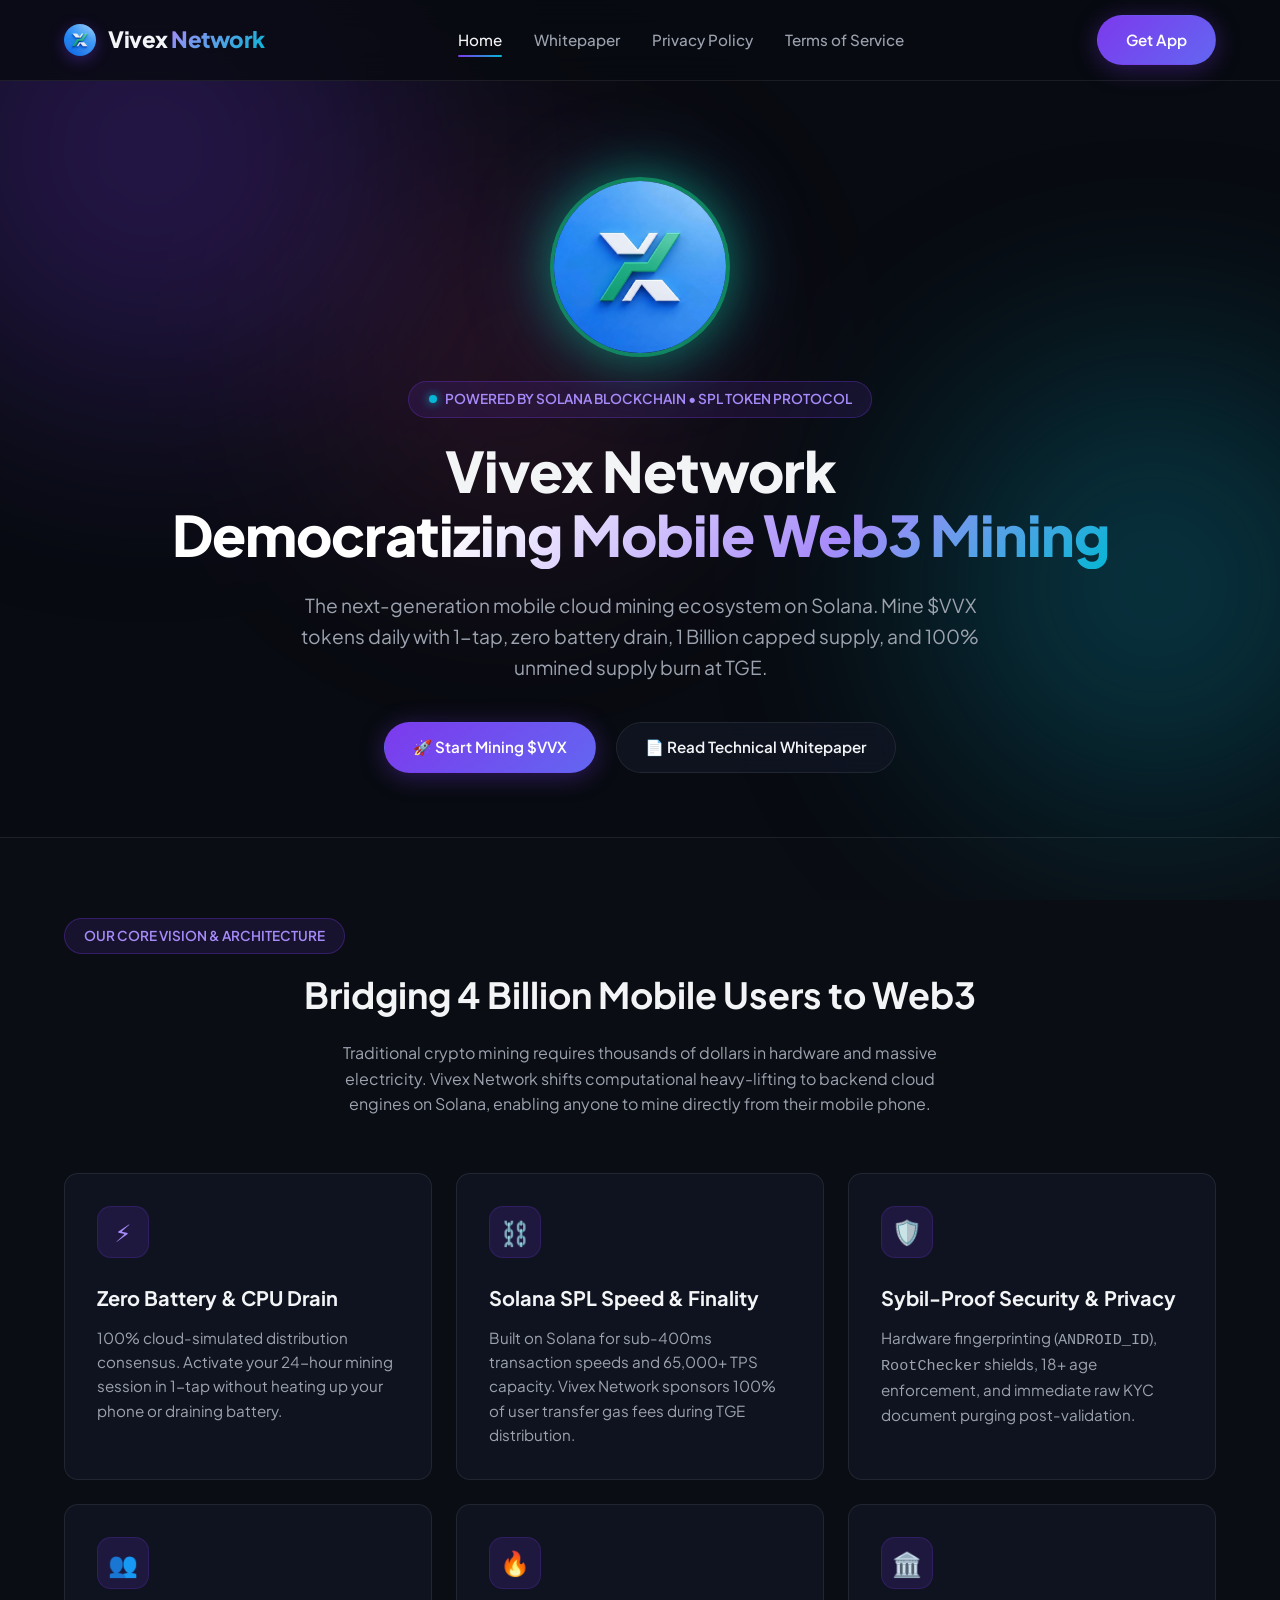
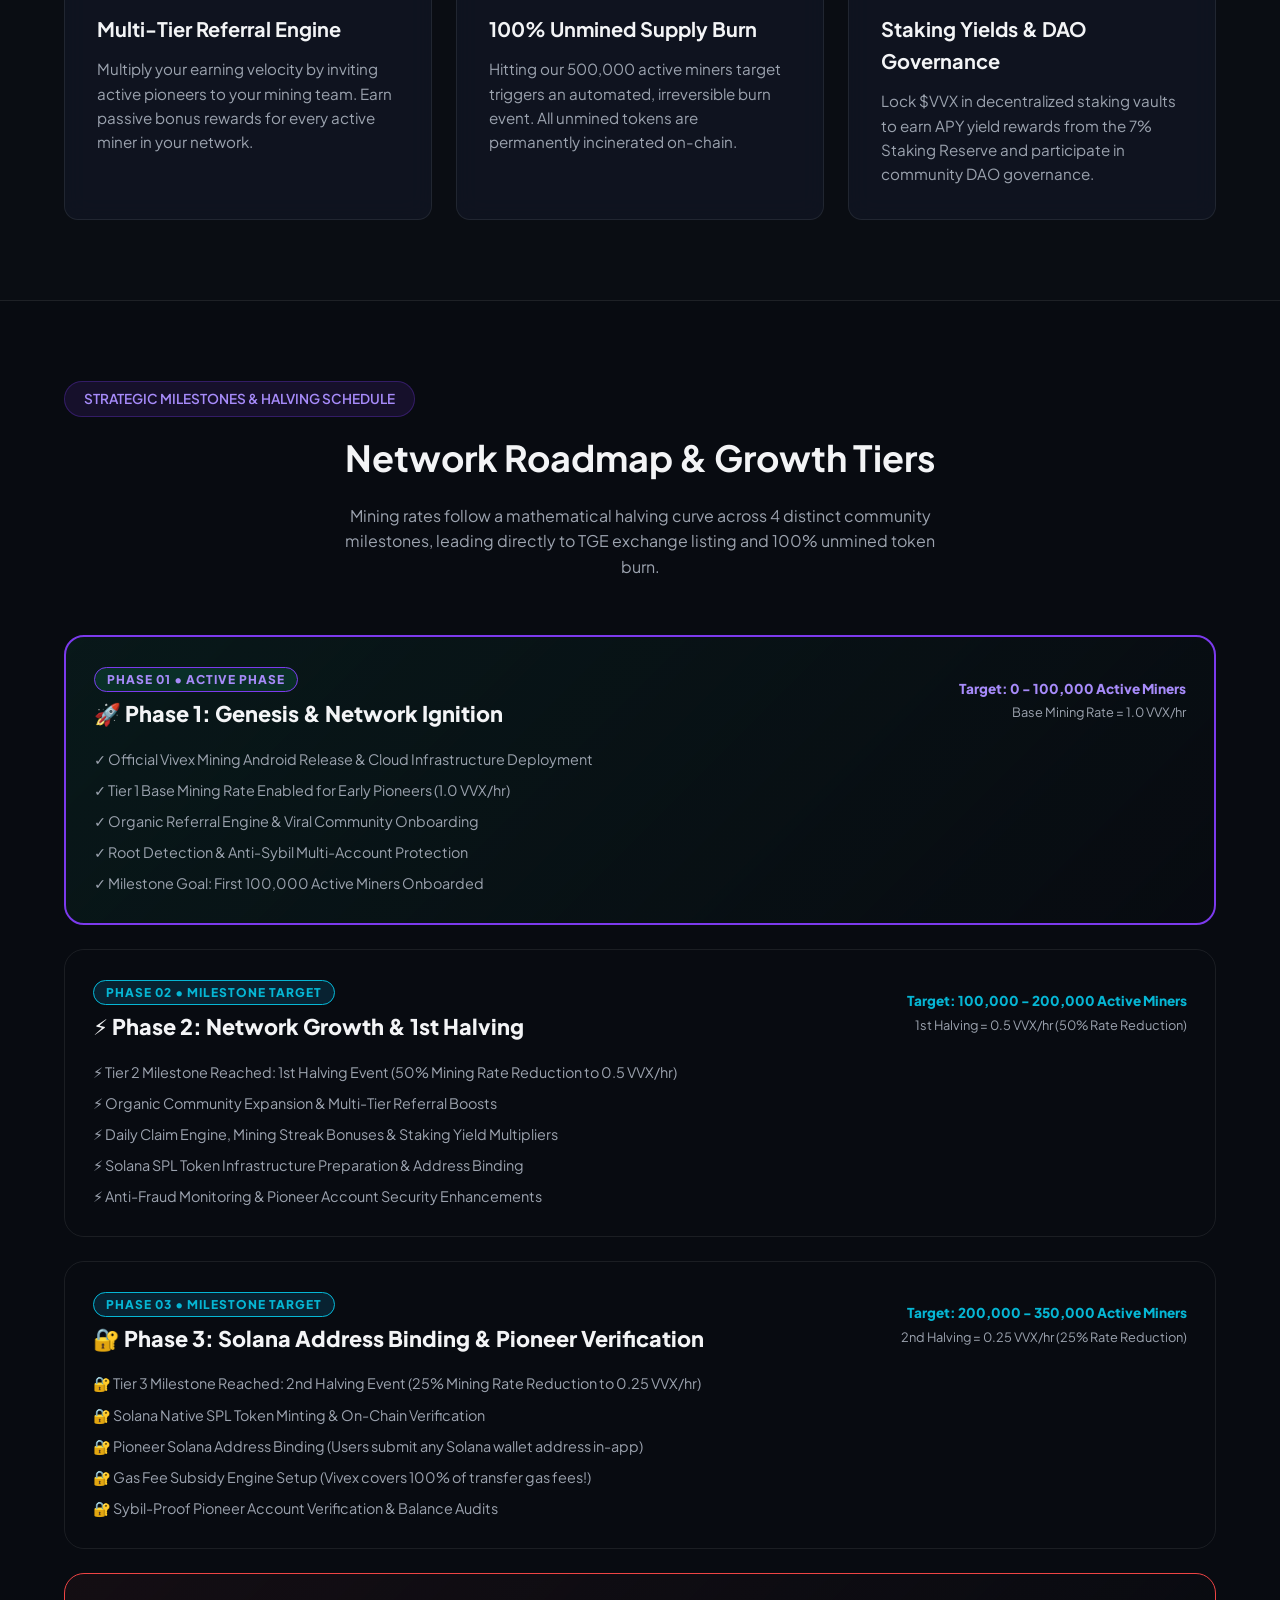
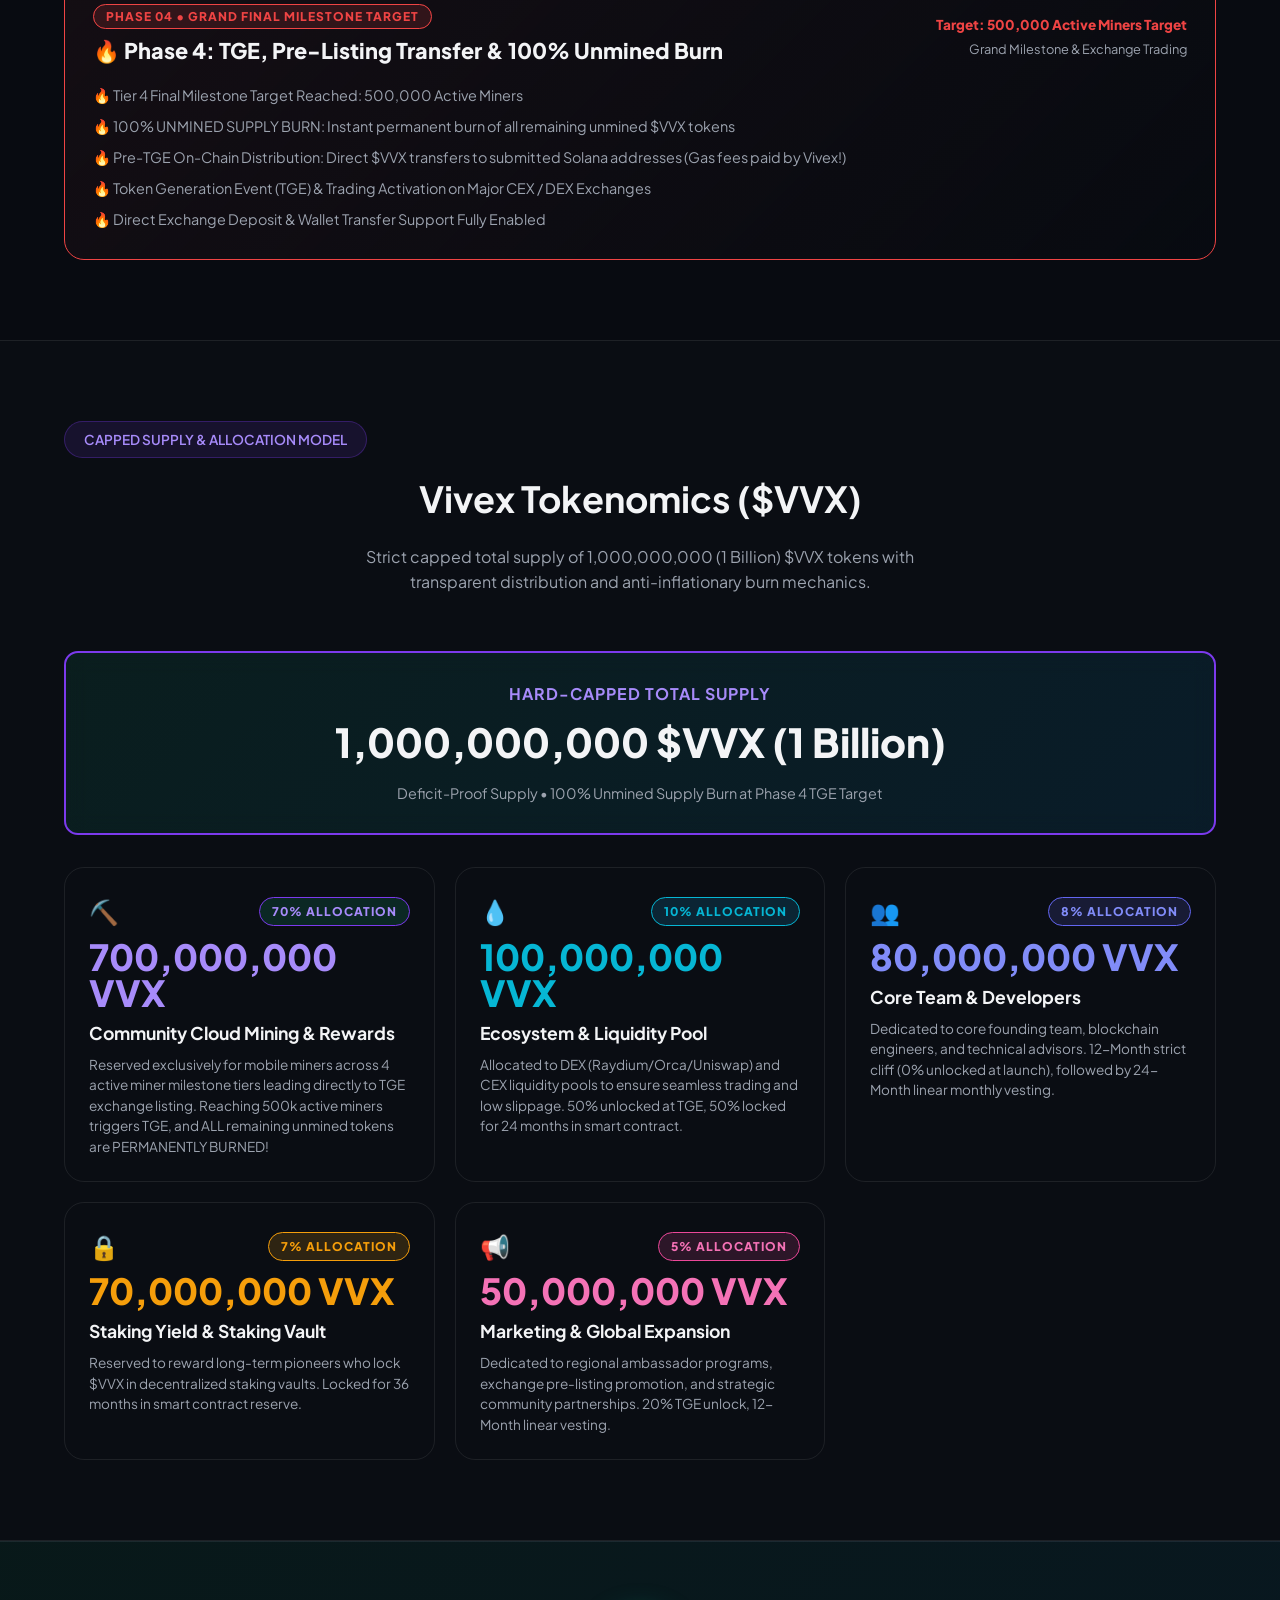
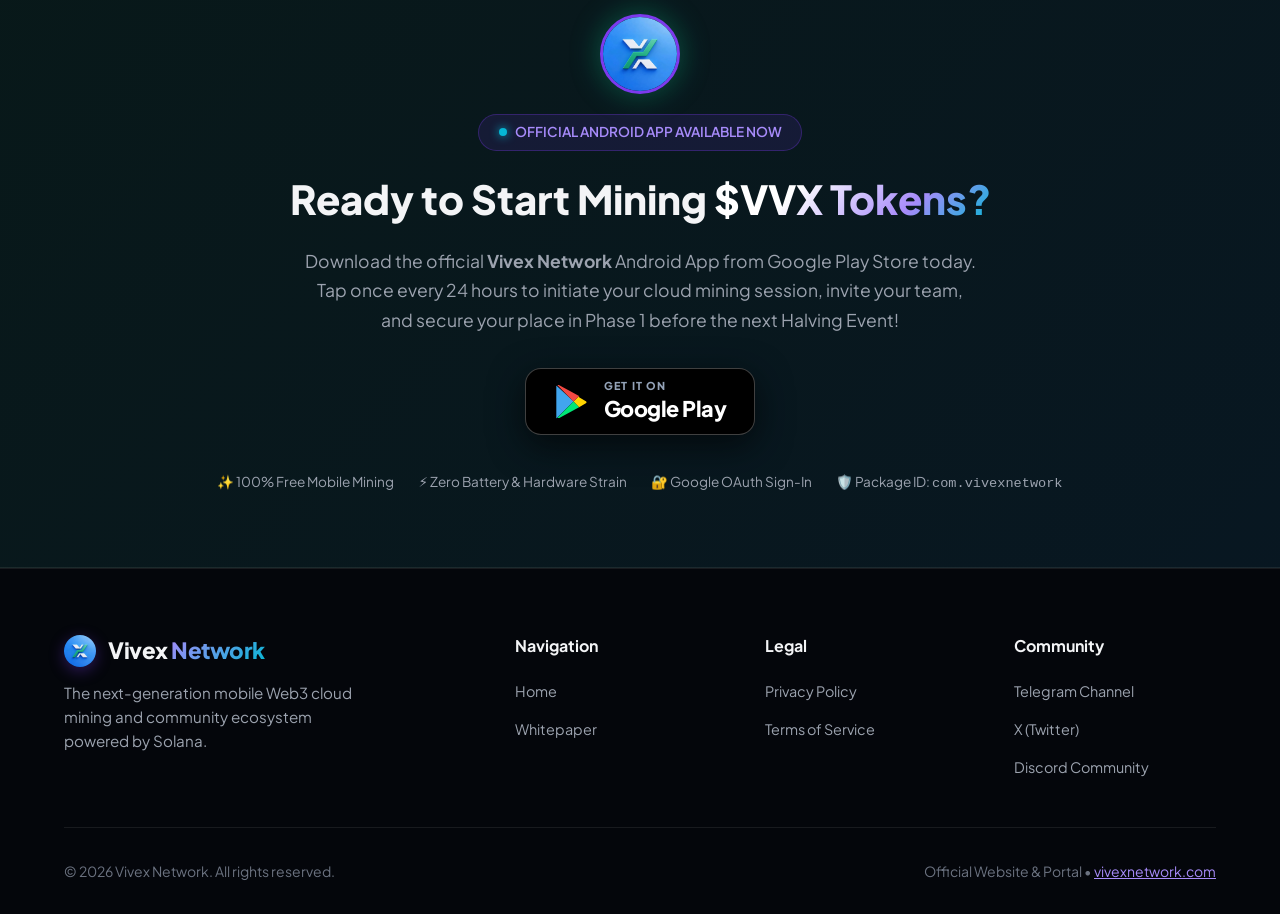
==== commit 59f6b361: "u" ====
--- a/index.html
+++ b/index.html
@@ -90,7 +90,7 @@
       </nav>
 
       <div class="header-cta">
-        <a href="https://play.google.com/store/apps/details?id=com.vivexnetwork" target="_blank" rel="noopener" class="btn btn-primary">Get App</a>
+        <a href="#download" class="btn btn-primary">Get App</a>
         <button class="mobile-toggle" aria-label="Toggle Navigation">☰</button>
       </div>
     </div>
@@ -192,6 +192,200 @@
           <h3 class="feature-title">Staking Yields & DAO Governance</h3>
           <p class="feature-text">
             Lock $VVX in decentralized staking vaults to earn APY yield rewards from the 7% Staking Reserve and participate in community DAO governance.
+          </p>
+        </div>
+      </div>
+    </div>
+  </section>
+
+  <!-- Full Roadmap Section (Matching RoadmapScreen.kt 100%) -->
+  <section class="section" id="roadmap">
+    <div class="container">
+      <div class="badge-glow" style="margin-bottom: 0.75rem;">
+        <span>STRATEGIC MILESTONES & HALVING SCHEDULE</span>
+      </div>
+      <h2 class="section-title">Network Roadmap & Growth Tiers</h2>
+      <p class="section-desc">
+        Mining rates follow a mathematical halving curve across 4 distinct community milestones, leading directly to TGE exchange listing and 100% unmined token burn.
+      </p>
+
+      <div class="roadmap-timeline">
+        <!-- Phase 1 -->
+        <div class="roadmap-card active-phase">
+          <div class="roadmap-header">
+            <div>
+              <span class="phase-tag active">Phase 01 • Active Phase</span>
+              <h3 style="font-size: 1.35rem; font-weight: 800; color: var(--text-main); margin-top: 0.4rem;">
+                🚀 Phase 1: Genesis & Network Ignition
+              </h3>
+            </div>
+            <div style="text-align: right;">
+              <span style="font-size: 0.85rem; font-weight: 800; color: var(--primary-light);">Target: 0 - 100,000 Active Miners</span>
+              <p style="font-size: 0.8rem; color: var(--text-muted); margin-top: 2px;">Base Mining Rate = 1.0 VVX/hr</p>
+            </div>
+          </div>
+          <ul style="list-style: none; padding: 0; display: grid; gap: 0.5rem; font-size: 0.9rem; color: var(--text-muted);">
+            <li>✓ Official Vivex Mining Android Release & Cloud Infrastructure Deployment</li>
+            <li>✓ Tier 1 Base Mining Rate Enabled for Early Pioneers (1.0 VVX/hr)</li>
+            <li>✓ Organic Referral Engine & Viral Community Onboarding</li>
+            <li>✓ Root Detection & Anti-Sybil Multi-Account Protection</li>
+            <li>✓ Milestone Goal: First 100,000 Active Miners Onboarded</li>
+          </ul>
+        </div>
+
+        <!-- Phase 2 -->
+        <div class="roadmap-card">
+          <div class="roadmap-header">
+            <div>
+              <span class="phase-tag upcoming">Phase 02 • Milestone Target</span>
+              <h3 style="font-size: 1.35rem; font-weight: 800; color: var(--text-main); margin-top: 0.4rem;">
+                ⚡ Phase 2: Network Growth & 1st Halving
+              </h3>
+            </div>
+            <div style="text-align: right;">
+              <span style="font-size: 0.85rem; font-weight: 800; color: var(--accent-cyan);">Target: 100,000 - 200,000 Active Miners</span>
+              <p style="font-size: 0.8rem; color: var(--text-muted); margin-top: 2px;">1st Halving = 0.5 VVX/hr (50% Rate Reduction)</p>
+            </div>
+          </div>
+          <ul style="list-style: none; padding: 0; display: grid; gap: 0.5rem; font-size: 0.9rem; color: var(--text-muted);">
+            <li>⚡ Tier 2 Milestone Reached: 1st Halving Event (50% Mining Rate Reduction to 0.5 VVX/hr)</li>
+            <li>⚡ Organic Community Expansion & Multi-Tier Referral Boosts</li>
+            <li>⚡ Daily Claim Engine, Mining Streak Bonuses & Staking Yield Multipliers</li>
+            <li>⚡ Solana SPL Token Infrastructure Preparation & Address Binding</li>
+            <li>⚡ Anti-Fraud Monitoring & Pioneer Account Security Enhancements</li>
+          </ul>
+        </div>
+
+        <!-- Phase 3 -->
+        <div class="roadmap-card">
+          <div class="roadmap-header">
+            <div>
+              <span class="phase-tag upcoming">Phase 03 • Milestone Target</span>
+              <h3 style="font-size: 1.35rem; font-weight: 800; color: var(--text-main); margin-top: 0.4rem;">
+                🔐 Phase 3: Solana Address Binding & Pioneer Verification
+              </h3>
+            </div>
+            <div style="text-align: right;">
+              <span style="font-size: 0.85rem; font-weight: 800; color: var(--accent-cyan);">Target: 200,000 - 350,000 Active Miners</span>
+              <p style="font-size: 0.8rem; color: var(--text-muted); margin-top: 2px;">2nd Halving = 0.25 VVX/hr (25% Rate Reduction)</p>
+            </div>
+          </div>
+          <ul style="list-style: none; padding: 0; display: grid; gap: 0.5rem; font-size: 0.9rem; color: var(--text-muted);">
+            <li>🔐 Tier 3 Milestone Reached: 2nd Halving Event (25% Mining Rate Reduction to 0.25 VVX/hr)</li>
+            <li>🔐 Solana Native SPL Token Minting & On-Chain Verification</li>
+            <li>🔐 Pioneer Solana Address Binding (Users submit any Solana wallet address in-app)</li>
+            <li>🔐 Gas Fee Subsidy Engine Setup (Vivex covers 100% of transfer gas fees!)</li>
+            <li>🔐 Sybil-Proof Pioneer Account Verification & Balance Audits</li>
+          </ul>
+        </div>
+
+        <!-- Phase 4 -->
+        <div class="roadmap-card" style="border-color: #ef4444; background: linear-gradient(135deg, rgba(239, 68, 68, 0.05), rgba(8,11,17,0.95));">
+          <div class="roadmap-header">
+            <div>
+              <span class="phase-tag grand">Phase 04 • Grand Final Milestone Target</span>
+              <h3 style="font-size: 1.35rem; font-weight: 800; color: var(--text-main); margin-top: 0.4rem;">
+                🔥 Phase 4: TGE, Pre-Listing Transfer & 100% Unmined Burn
+              </h3>
+            </div>
+            <div style="text-align: right;">
+              <span style="font-size: 0.85rem; font-weight: 800; color: #ef4444;">Target: 500,000 Active Miners Target</span>
+              <p style="font-size: 0.8rem; color: var(--text-muted); margin-top: 2px;">Grand Milestone & Exchange Trading</p>
+            </div>
+          </div>
+          <ul style="list-style: none; padding: 0; display: grid; gap: 0.5rem; font-size: 0.9rem; color: var(--text-muted);">
+            <li>🔥 Tier 4 Final Milestone Target Reached: 500,000 Active Miners</li>
+            <li>🔥 100% UNMINED SUPPLY BURN: Instant permanent burn of all remaining unmined $VVX tokens</li>
+            <li>🔥 Pre-TGE On-Chain Distribution: Direct $VVX transfers to submitted Solana addresses (Gas fees paid by Vivex!)</li>
+            <li>🔥 Token Generation Event (TGE) & Trading Activation on Major CEX / DEX Exchanges</li>
+            <li>🔥 Direct Exchange Deposit & Wallet Transfer Support Fully Enabled</li>
+          </ul>
+        </div>
+      </div>
+    </div>
+  </section>
+
+  <!-- Full Tokenomics Section (Matching TokenomicsScreen.kt 100%) -->
+  <section class="section" id="tokenomics" style="background: rgba(255,255,255,0.01); border-top: 1px solid var(--border-color); border-bottom: 1px solid var(--border-color);">
+    <div class="container">
+      <div class="badge-glow" style="margin-bottom: 0.75rem;">
+        <span>CAPPED SUPPLY & ALLOCATION MODEL</span>
+      </div>
+      <h2 class="section-title">Vivex Tokenomics ($VVX)</h2>
+      <p class="section-desc">
+        Strict capped total supply of 1,000,000,000 (1 Billion) $VVX tokens with transparent distribution and anti-inflationary burn mechanics.
+      </p>
+
+      <!-- Total Supply Banner -->
+      <div class="feature-card" style="margin-top: 2rem; padding: 1.75rem; text-align: center; background: linear-gradient(135deg, rgba(16,185,129,0.1), rgba(14,165,233,0.1)); border: 2px solid var(--primary);">
+        <h3 style="font-size: 1rem; text-transform: uppercase; letter-spacing: 1px; color: var(--primary-light);">HARD-CAPPED TOTAL SUPPLY</h3>
+        <p style="font-size: 2.5rem; font-weight: 900; color: var(--text-main); margin-top: 0.25rem;">1,000,000,000 $VVX (1 Billion)</p>
+        <p style="font-size: 0.9rem; color: var(--text-muted); margin-top: 0.5rem;">Deficit-Proof Supply • 100% Unmined Supply Burn at Phase 4 TGE Target</p>
+      </div>
+
+      <div class="tokenomics-grid">
+        <!-- Allocation 1 -->
+        <div class="tokenomics-card">
+          <div style="display: flex; justify-content: space-between; align-items: center;">
+            <span style="font-size: 1.5rem;">⛏️</span>
+            <span class="phase-tag active">70% ALLOCATION</span>
+          </div>
+          <div class="tokenomics-percent" style="color: var(--primary-light);">700,000,000 VVX</div>
+          <h4 style="font-size: 1.1rem; color: var(--text-main);">Community Cloud Mining & Rewards</h4>
+          <p style="font-size: 0.85rem; color: var(--text-muted); margin-top: 0.5rem; line-height: 1.5;">
+            Reserved exclusively for mobile miners across 4 active miner milestone tiers leading directly to TGE exchange listing. Reaching 500k active miners triggers TGE, and ALL remaining unmined tokens are PERMANENTLY BURNED!
+          </p>
+        </div>
+
+        <!-- Allocation 2 -->
+        <div class="tokenomics-card">
+          <div style="display: flex; justify-content: space-between; align-items: center;">
+            <span style="font-size: 1.5rem;">💧</span>
+            <span class="phase-tag upcoming">10% ALLOCATION</span>
+          </div>
+          <div class="tokenomics-percent" style="color: var(--accent-cyan);">100,000,000 VVX</div>
+          <h4 style="font-size: 1.1rem; color: var(--text-main);">Ecosystem & Liquidity Pool</h4>
+          <p style="font-size: 0.85rem; color: var(--text-muted); margin-top: 0.5rem; line-height: 1.5;">
+            Allocated to DEX (Raydium/Orca/Uniswap) and CEX liquidity pools to ensure seamless trading and low slippage. 50% unlocked at TGE, 50% locked for 24 months in smart contract.
+          </p>
+        </div>
+
+        <!-- Allocation 3 -->
+        <div class="tokenomics-card">
+          <div style="display: flex; justify-content: space-between; align-items: center;">
+            <span style="font-size: 1.5rem;">👥</span>
+            <span class="phase-tag" style="background: rgba(99, 102, 241, 0.15); color: #818cf8; border: 1px solid #6366f1;">8% ALLOCATION</span>
+          </div>
+          <div class="tokenomics-percent" style="color: #818cf8;">80,000,000 VVX</div>
+          <h4 style="font-size: 1.1rem; color: var(--text-main);">Core Team & Developers</h4>
+          <p style="font-size: 0.85rem; color: var(--text-muted); margin-top: 0.5rem; line-height: 1.5;">
+            Dedicated to core founding team, blockchain engineers, and technical advisors. 12-Month strict cliff (0% unlocked at launch), followed by 24-Month linear monthly vesting.
+          </p>
+        </div>
+
+        <!-- Allocation 4 -->
+        <div class="tokenomics-card">
+          <div style="display: flex; justify-content: space-between; align-items: center;">
+            <span style="font-size: 1.5rem;">🔒</span>
+            <span class="phase-tag" style="background: rgba(245, 158, 11, 0.15); color: #f59e0b; border: 1px solid #f59e0b;">7% ALLOCATION</span>
+          </div>
+          <div class="tokenomics-percent" style="color: #f59e0b;">70,000,000 VVX</div>
+          <h4 style="font-size: 1.1rem; color: var(--text-main);">Staking Yield & Staking Vault</h4>
+          <p style="font-size: 0.85rem; color: var(--text-muted); margin-top: 0.5rem; line-height: 1.5;">
+            Reserved to reward long-term pioneers who lock $VVX in decentralized staking vaults. Locked for 36 months in smart contract reserve.
+          </p>
+        </div>
+
+        <!-- Allocation 5 -->
+        <div class="tokenomics-card">
+          <div style="display: flex; justify-content: space-between; align-items: center;">
+            <span style="font-size: 1.5rem;">📢</span>
+            <span class="phase-tag" style="background: rgba(236, 72, 153, 0.15); color: #f472b6; border: 1px solid #ec4899;">5% ALLOCATION</span>
+          </div>
+          <div class="tokenomics-percent" style="color: #f472b6;">50,000,000 VVX</div>
+          <h4 style="font-size: 1.1rem; color: var(--text-main);">Marketing & Global Expansion</h4>
+          <p style="font-size: 0.85rem; color: var(--text-muted); margin-top: 0.5rem; line-height: 1.5;">
+            Dedicated to regional ambassador programs, exchange pre-listing promotion, and strategic community partnerships. 20% TGE unlock, 12-Month linear vesting.
           </p>
         </div>
       </div>
@@ -244,200 +438,6 @@
     </div>
   </section>
 
-  <!-- Full Roadmap Section (Matching RoadmapScreen.kt 100%) -->
-  <section class="section" id="roadmap">
-    <div class="container">
-      <div class="badge-glow" style="margin-bottom: 0.75rem;">
-        <span>STRATEGIC MILESTONES & HALVING SCHEDULE</span>
-      </div>
-      <h2 class="section-title">Network Roadmap & Growth Tiers</h2>
-      <p class="section-desc">
-        Mining rates follow a mathematical halving curve across 4 distinct community milestones, leading directly to TGE exchange listing and 100% unmined token burn.
-      </p>
-
-      <div class="roadmap-timeline">
-        <!-- Phase 1 -->
-        <div class="roadmap-card active-phase">
-          <div class="roadmap-header">
-            <div>
-              <span class="phase-tag active">Phase 01 • Active Phase</span>
-              <h3 style="font-size: 1.35rem; font-weight: 800; color: var(--text-main); margin-top: 0.4rem;">
-                🚀 Phase 1: Genesis & Network Ignition
-              </h3>
-            </div>
-            <div style="text-align: right;">
-              <span style="font-size: 0.85rem; font-weight: 800; color: var(--primary-light);">Target: 0 - 100,000 Active Miners</span>
-              <p style="font-size: 0.8rem; color: var(--text-muted); margin-top: 2px;">Base Mining Rate = 1.0 VVX/hr</p>
-            </div>
-          </div>
-          <ul style="list-style: none; padding: 0; display: grid; gap: 0.5rem; font-size: 0.9rem; color: var(--text-muted);">
-            <li>✓ Official Vivex Mining Android Release & Cloud Infrastructure Deployment</li>
-            <li>✓ Tier 1 Base Mining Rate Enabled for Early Pioneers (1.0 VVX/hr)</li>
-            <li>✓ Organic Referral Engine & Viral Community Onboarding</li>
-            <li>✓ Root Detection & Anti-Sybil Multi-Account Protection</li>
-            <li>✓ Milestone Goal: First 100,000 Active Miners Onboarded</li>
-          </ul>
-        </div>
-
-        <!-- Phase 2 -->
-        <div class="roadmap-card">
-          <div class="roadmap-header">
-            <div>
-              <span class="phase-tag upcoming">Phase 02 • Milestone Target</span>
-              <h3 style="font-size: 1.35rem; font-weight: 800; color: var(--text-main); margin-top: 0.4rem;">
-                ⚡ Phase 2: Network Growth & 1st Halving
-              </h3>
-            </div>
-            <div style="text-align: right;">
-              <span style="font-size: 0.85rem; font-weight: 800; color: var(--accent-cyan);">Target: 100,000 - 200,000 Active Miners</span>
-              <p style="font-size: 0.8rem; color: var(--text-muted); margin-top: 2px;">1st Halving = 0.5 VVX/hr (50% Rate Reduction)</p>
-            </div>
-          </div>
-          <ul style="list-style: none; padding: 0; display: grid; gap: 0.5rem; font-size: 0.9rem; color: var(--text-muted);">
-            <li>⚡ Tier 2 Milestone Reached: 1st Halving Event (50% Mining Rate Reduction to 0.5 VVX/hr)</li>
-            <li>⚡ Organic Community Expansion & Multi-Tier Referral Boosts</li>
-            <li>⚡ Daily Claim Engine, Mining Streak Bonuses & Staking Yield Multipliers</li>
-            <li>⚡ Solana SPL Token Infrastructure Preparation & Address Binding</li>
-            <li>⚡ Anti-Fraud Monitoring & Pioneer Account Security Enhancements</li>
-          </ul>
-        </div>
-
-        <!-- Phase 3 -->
-        <div class="roadmap-card">
-          <div class="roadmap-header">
-            <div>
-              <span class="phase-tag upcoming">Phase 03 • Milestone Target</span>
-              <h3 style="font-size: 1.35rem; font-weight: 800; color: var(--text-main); margin-top: 0.4rem;">
-                🔐 Phase 3: Solana Address Binding & Pioneer Verification
-              </h3>
-            </div>
-            <div style="text-align: right;">
-              <span style="font-size: 0.85rem; font-weight: 800; color: var(--accent-cyan);">Target: 200,000 - 350,000 Active Miners</span>
-              <p style="font-size: 0.8rem; color: var(--text-muted); margin-top: 2px;">2nd Halving = 0.25 VVX/hr (25% Rate Reduction)</p>
-            </div>
-          </div>
-          <ul style="list-style: none; padding: 0; display: grid; gap: 0.5rem; font-size: 0.9rem; color: var(--text-muted);">
-            <li>🔐 Tier 3 Milestone Reached: 2nd Halving Event (25% Mining Rate Reduction to 0.25 VVX/hr)</li>
-            <li>🔐 Solana Native SPL Token Minting & On-Chain Verification</li>
-            <li>🔐 Pioneer Solana Address Binding (Users submit any Solana wallet address in-app)</li>
-            <li>🔐 Gas Fee Subsidy Engine Setup (Vivex covers 100% of transfer gas fees!)</li>
-            <li>🔐 Sybil-Proof Pioneer Account Verification & Balance Audits</li>
-          </ul>
-        </div>
-
-        <!-- Phase 4 -->
-        <div class="roadmap-card" style="border-color: #ef4444; background: linear-gradient(135deg, rgba(239, 68, 68, 0.05), rgba(8,11,17,0.95));">
-          <div class="roadmap-header">
-            <div>
-              <span class="phase-tag grand">Phase 04 • Grand Final Milestone Target</span>
-              <h3 style="font-size: 1.35rem; font-weight: 800; color: var(--text-main); margin-top: 0.4rem;">
-                🔥 Phase 4: TGE, Pre-Listing Transfer & 100% Unmined Burn
-              </h3>
-            </div>
-            <div style="text-align: right;">
-              <span style="font-size: 0.85rem; font-weight: 800; color: #ef4444;">Target: 500,000 Active Miners Target</span>
-              <p style="font-size: 0.8rem; color: var(--text-muted); margin-top: 2px;">Grand Milestone & Exchange Trading</p>
-            </div>
-          </div>
-          <ul style="list-style: none; padding: 0; display: grid; gap: 0.5rem; font-size: 0.9rem; color: var(--text-muted);">
-            <li>🔥 Tier 4 Final Milestone Target Reached: 500,000 Active Miners</li>
-            <li>🔥 100% UNMINED SUPPLY BURN: Instant permanent burn of all remaining unmined $VVX tokens</li>
-            <li>🔥 Pre-TGE On-Chain Distribution: Direct $VVX transfers to submitted Solana addresses (Gas fees paid by Vivex!)</li>
-            <li>🔥 Token Generation Event (TGE) & Trading Activation on Major CEX / DEX Exchanges</li>
-            <li>🔥 Direct Exchange Deposit & Wallet Transfer Support Fully Enabled</li>
-          </ul>
-        </div>
-      </div>
-    </div>
-  </section>
-
-  <!-- Full Tokenomics Section (Matching TokenomicsScreen.kt 100%) -->
-  <section class="section" id="tokenomics" style="background: rgba(255,255,255,0.01); border-top: 1px solid var(--border-color); border-bottom: 1px solid var(--border-color);">
-    <div class="container">
-      <div class="badge-glow" style="margin-bottom: 0.75rem;">
-        <span>CAPPED SUPPLY & ALLOCATION MODEL</span>
-      </div>
-      <h2 class="section-title">Vivex Tokenomics ($VVX)</h2>
-      <p class="section-desc">
-        Strict capped total supply of 1,000,000,000 (1 Billion) $VVX tokens with transparent distribution and anti-inflationary burn mechanics.
-      </p>
-
-      <!-- Total Supply Banner -->
-      <div class="feature-card" style="margin-top: 2rem; padding: 1.75rem; text-align: center; background: linear-gradient(135deg, rgba(16,185,129,0.1), rgba(14,165,233,0.1)); border: 2px solid var(--primary);">
-        <h3 style="font-size: 1rem; text-transform: uppercase; letter-spacing: 1px; color: var(--primary-light);">HARD-CAPPED TOTAL SUPPLY</h3>
-        <p style="font-size: 2.5rem; font-weight: 900; color: var(--text-main); margin-top: 0.25rem;">1,000,000,000 $VVX (1 Billion)</p>
-        <p style="font-size: 0.9rem; color: var(--text-muted); margin-top: 0.5rem;">Deficit-Proof Supply • 100% Unmined Supply Burn at Phase 4 TGE Target</p>
-      </div>
-
-      <div class="tokenomics-grid">
-        <!-- Allocation 1 -->
-        <div class="tokenomics-card">
-          <div style="display: flex; justify-content: space-between; align-items: center;">
-            <span style="font-size: 1.5rem;">⛏️</span>
-            <span class="phase-tag active">70% ALLOCATION</span>
-          </div>
-          <div class="tokenomics-percent" style="color: var(--primary-light);">700,000,000 VVX</div>
-          <h4 style="font-size: 1.1rem; color: var(--text-main);">Community Cloud Mining & Rewards</h4>
-          <p style="font-size: 0.85rem; color: var(--text-muted); margin-top: 0.5rem; line-height: 1.5;">
-            Reserved exclusively for mobile miners across 4 active miner milestone tiers leading directly to TGE exchange listing. Reaching 500k active miners triggers TGE, and ALL remaining unmined tokens are PERMANENTLY BURNED!
-          </p>
-        </div>
-
-        <!-- Allocation 2 -->
-        <div class="tokenomics-card">
-          <div style="display: flex; justify-content: space-between; align-items: center;">
-            <span style="font-size: 1.5rem;">💧</span>
-            <span class="phase-tag upcoming">10% ALLOCATION</span>
-          </div>
-          <div class="tokenomics-percent" style="color: var(--accent-cyan);">100,000,000 VVX</div>
-          <h4 style="font-size: 1.1rem; color: var(--text-main);">Ecosystem & Liquidity Pool</h4>
-          <p style="font-size: 0.85rem; color: var(--text-muted); margin-top: 0.5rem; line-height: 1.5;">
-            Allocated to DEX (Raydium/Orca/Uniswap) and CEX liquidity pools to ensure seamless trading and low slippage. 50% unlocked at TGE, 50% locked for 24 months in smart contract.
-          </p>
-        </div>
-
-        <!-- Allocation 3 -->
-        <div class="tokenomics-card">
-          <div style="display: flex; justify-content: space-between; align-items: center;">
-            <span style="font-size: 1.5rem;">👥</span>
-            <span class="phase-tag" style="background: rgba(99, 102, 241, 0.15); color: #818cf8; border: 1px solid #6366f1;">8% ALLOCATION</span>
-          </div>
-          <div class="tokenomics-percent" style="color: #818cf8;">80,000,000 VVX</div>
-          <h4 style="font-size: 1.1rem; color: var(--text-main);">Core Team & Developers</h4>
-          <p style="font-size: 0.85rem; color: var(--text-muted); margin-top: 0.5rem; line-height: 1.5;">
-            Dedicated to core founding team, blockchain engineers, and technical advisors. 12-Month strict cliff (0% unlocked at launch), followed by 24-Month linear monthly vesting.
-          </p>
-        </div>
-
-        <!-- Allocation 4 -->
-        <div class="tokenomics-card">
-          <div style="display: flex; justify-content: space-between; align-items: center;">
-            <span style="font-size: 1.5rem;">🔒</span>
-            <span class="phase-tag" style="background: rgba(245, 158, 11, 0.15); color: #f59e0b; border: 1px solid #f59e0b;">7% ALLOCATION</span>
-          </div>
-          <div class="tokenomics-percent" style="color: #f59e0b;">70,000,000 VVX</div>
-          <h4 style="font-size: 1.1rem; color: var(--text-main);">Staking Yield & Staking Vault</h4>
-          <p style="font-size: 0.85rem; color: var(--text-muted); margin-top: 0.5rem; line-height: 1.5;">
-            Reserved to reward long-term pioneers who lock $VVX in decentralized staking vaults. Locked for 36 months in smart contract reserve.
-          </p>
-        </div>
-
-        <!-- Allocation 5 -->
-        <div class="tokenomics-card">
-          <div style="display: flex; justify-content: space-between; align-items: center;">
-            <span style="font-size: 1.5rem;">📢</span>
-            <span class="phase-tag" style="background: rgba(236, 72, 153, 0.15); color: #f472b6; border: 1px solid #ec4899;">5% ALLOCATION</span>
-          </div>
-          <div class="tokenomics-percent" style="color: #f472b6;">50,000,000 VVX</div>
-          <h4 style="font-size: 1.1rem; color: var(--text-main);">Marketing & Global Expansion</h4>
-          <p style="font-size: 0.85rem; color: var(--text-muted); margin-top: 0.5rem; line-height: 1.5;">
-            Dedicated to regional ambassador programs, exchange pre-listing promotion, and strategic community partnerships. 20% TGE unlock, 12-Month linear vesting.
-          </p>
-        </div>
-      </div>
-    </div>
-  </section>
-
   <!-- Site Footer -->
   <footer class="site-footer">
     <div class="container">
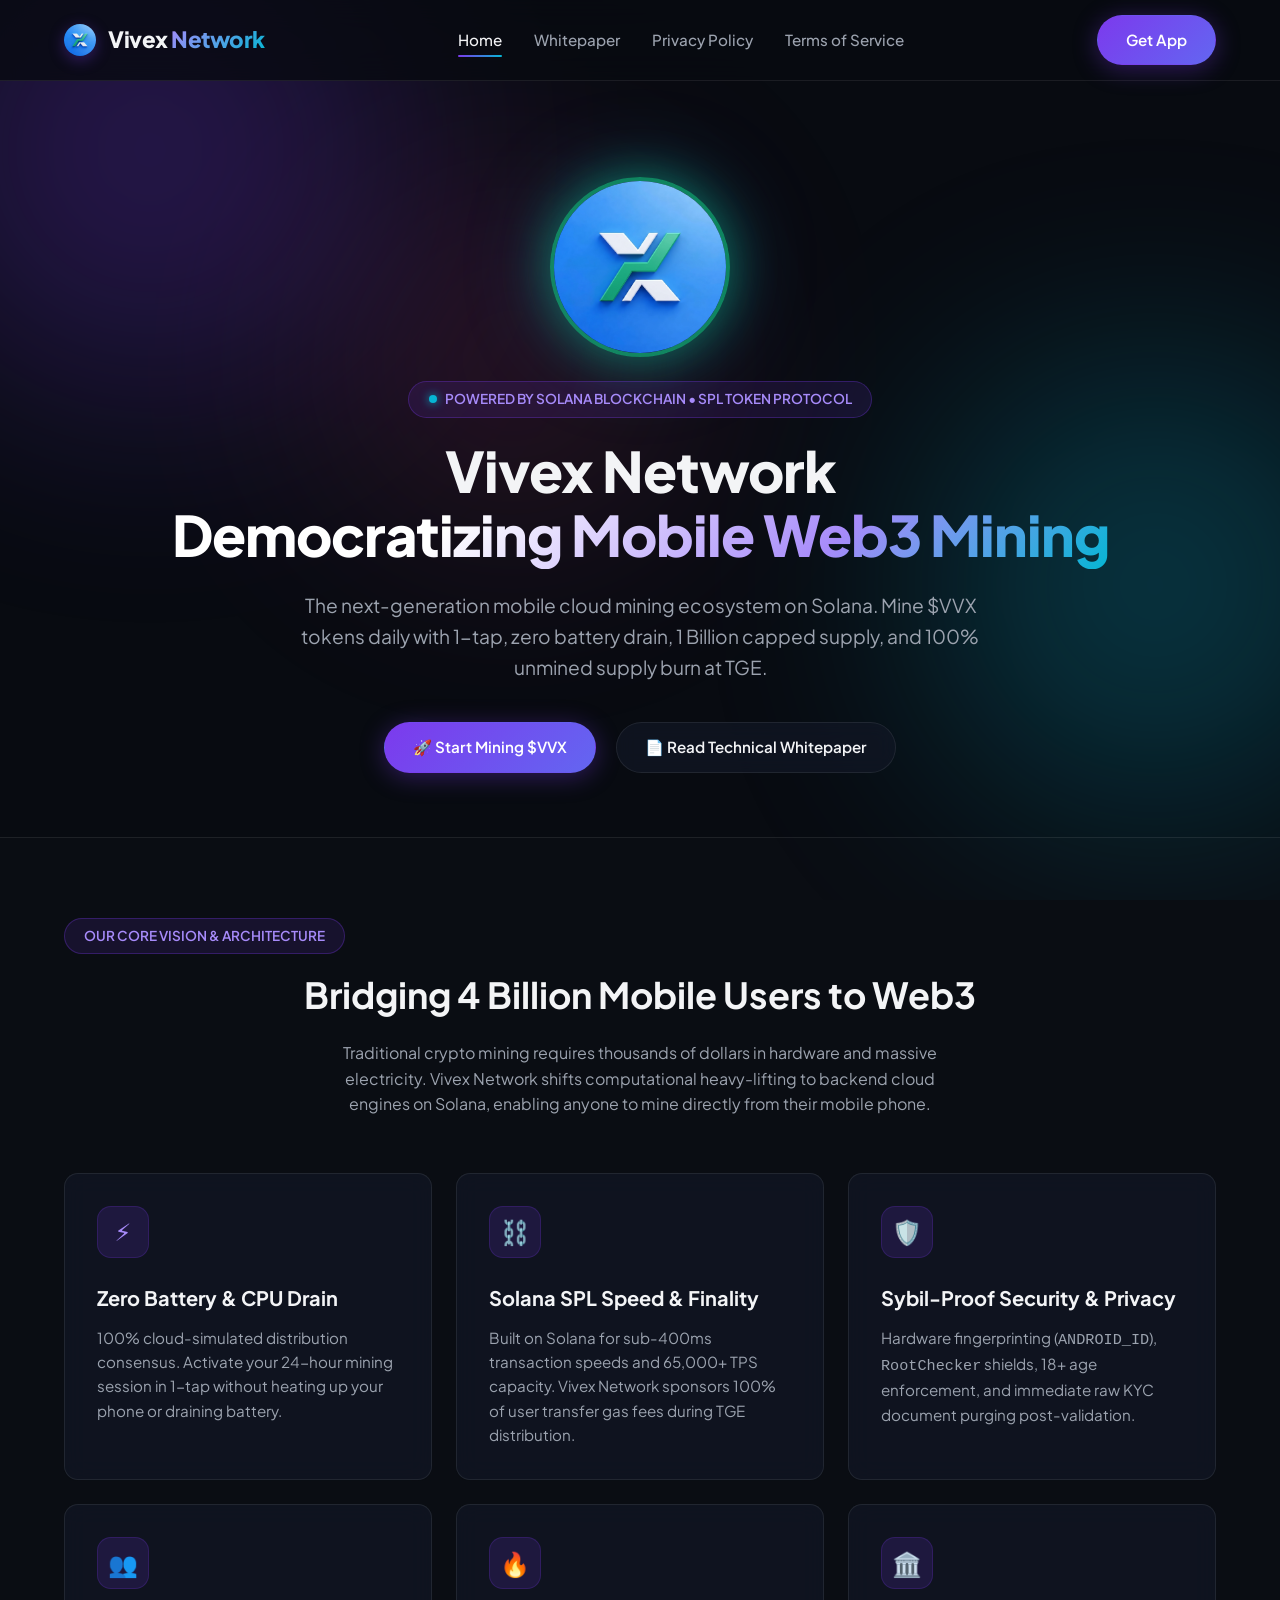
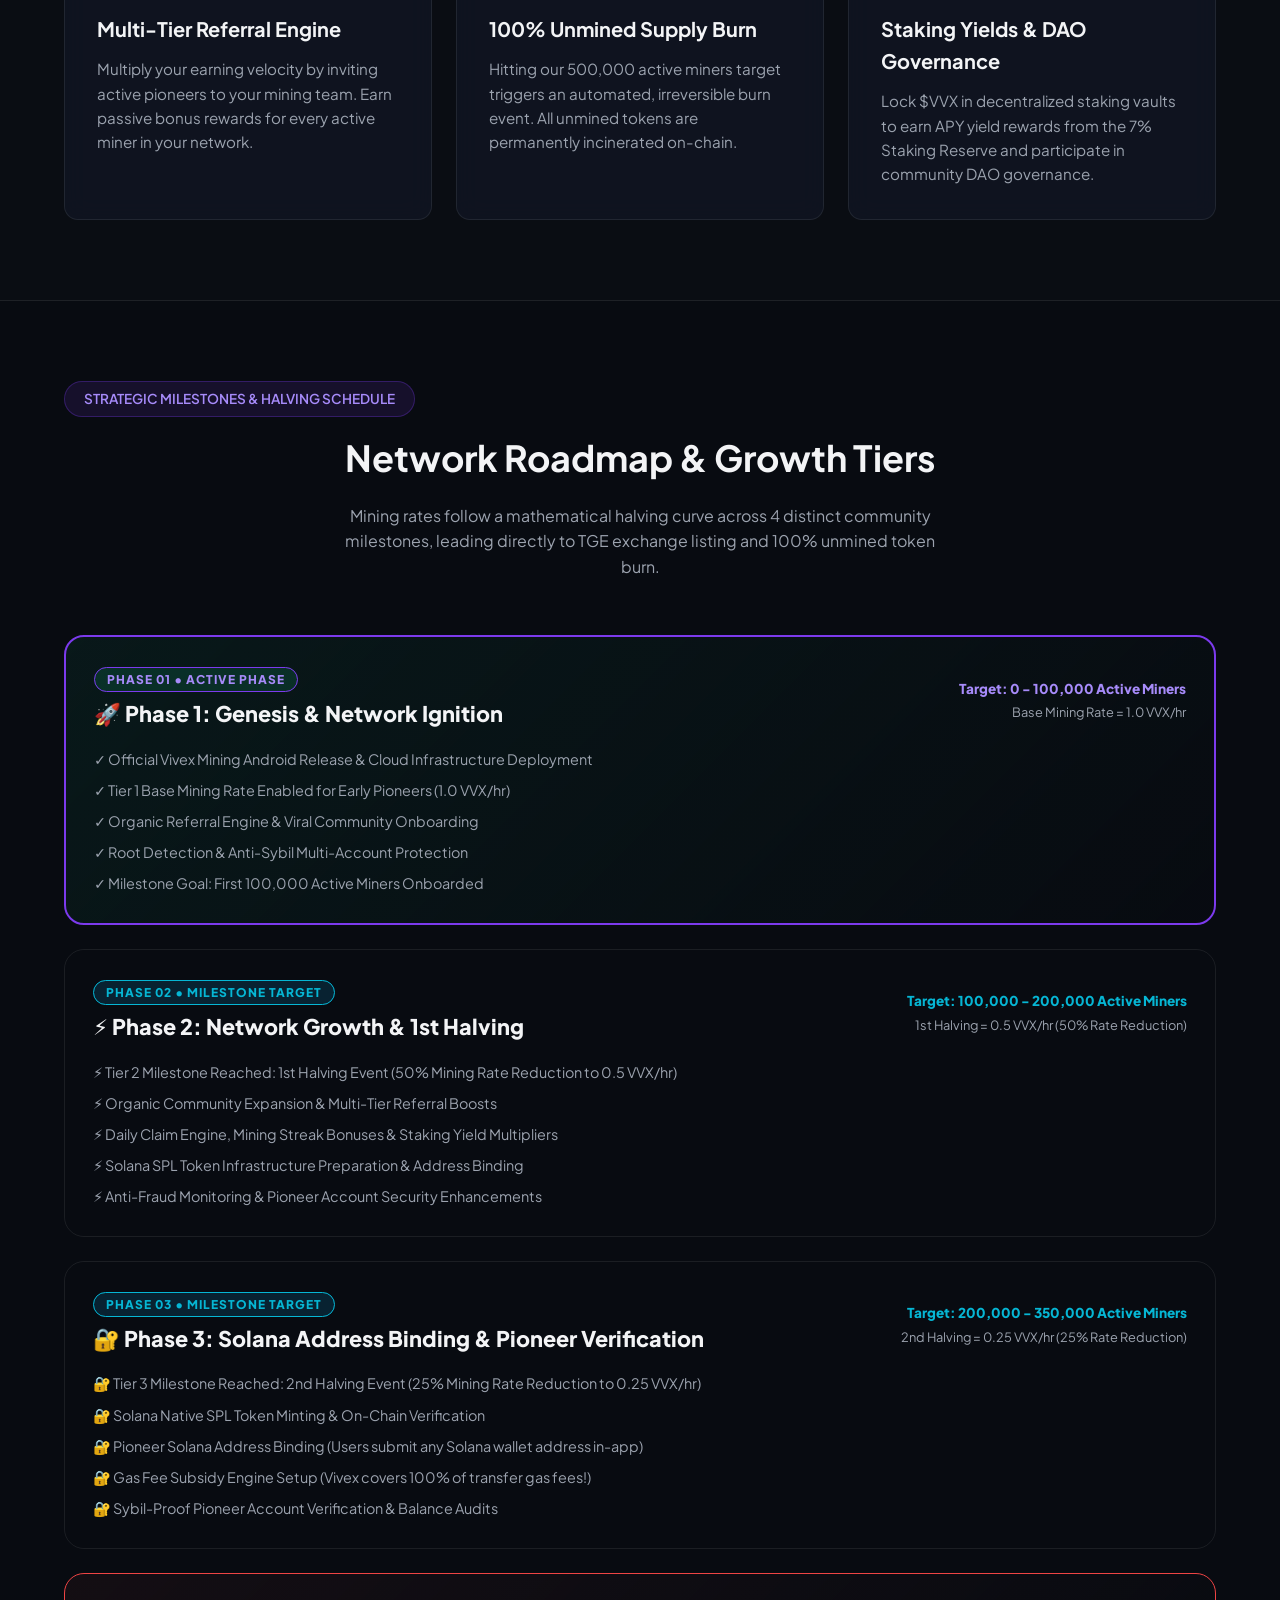
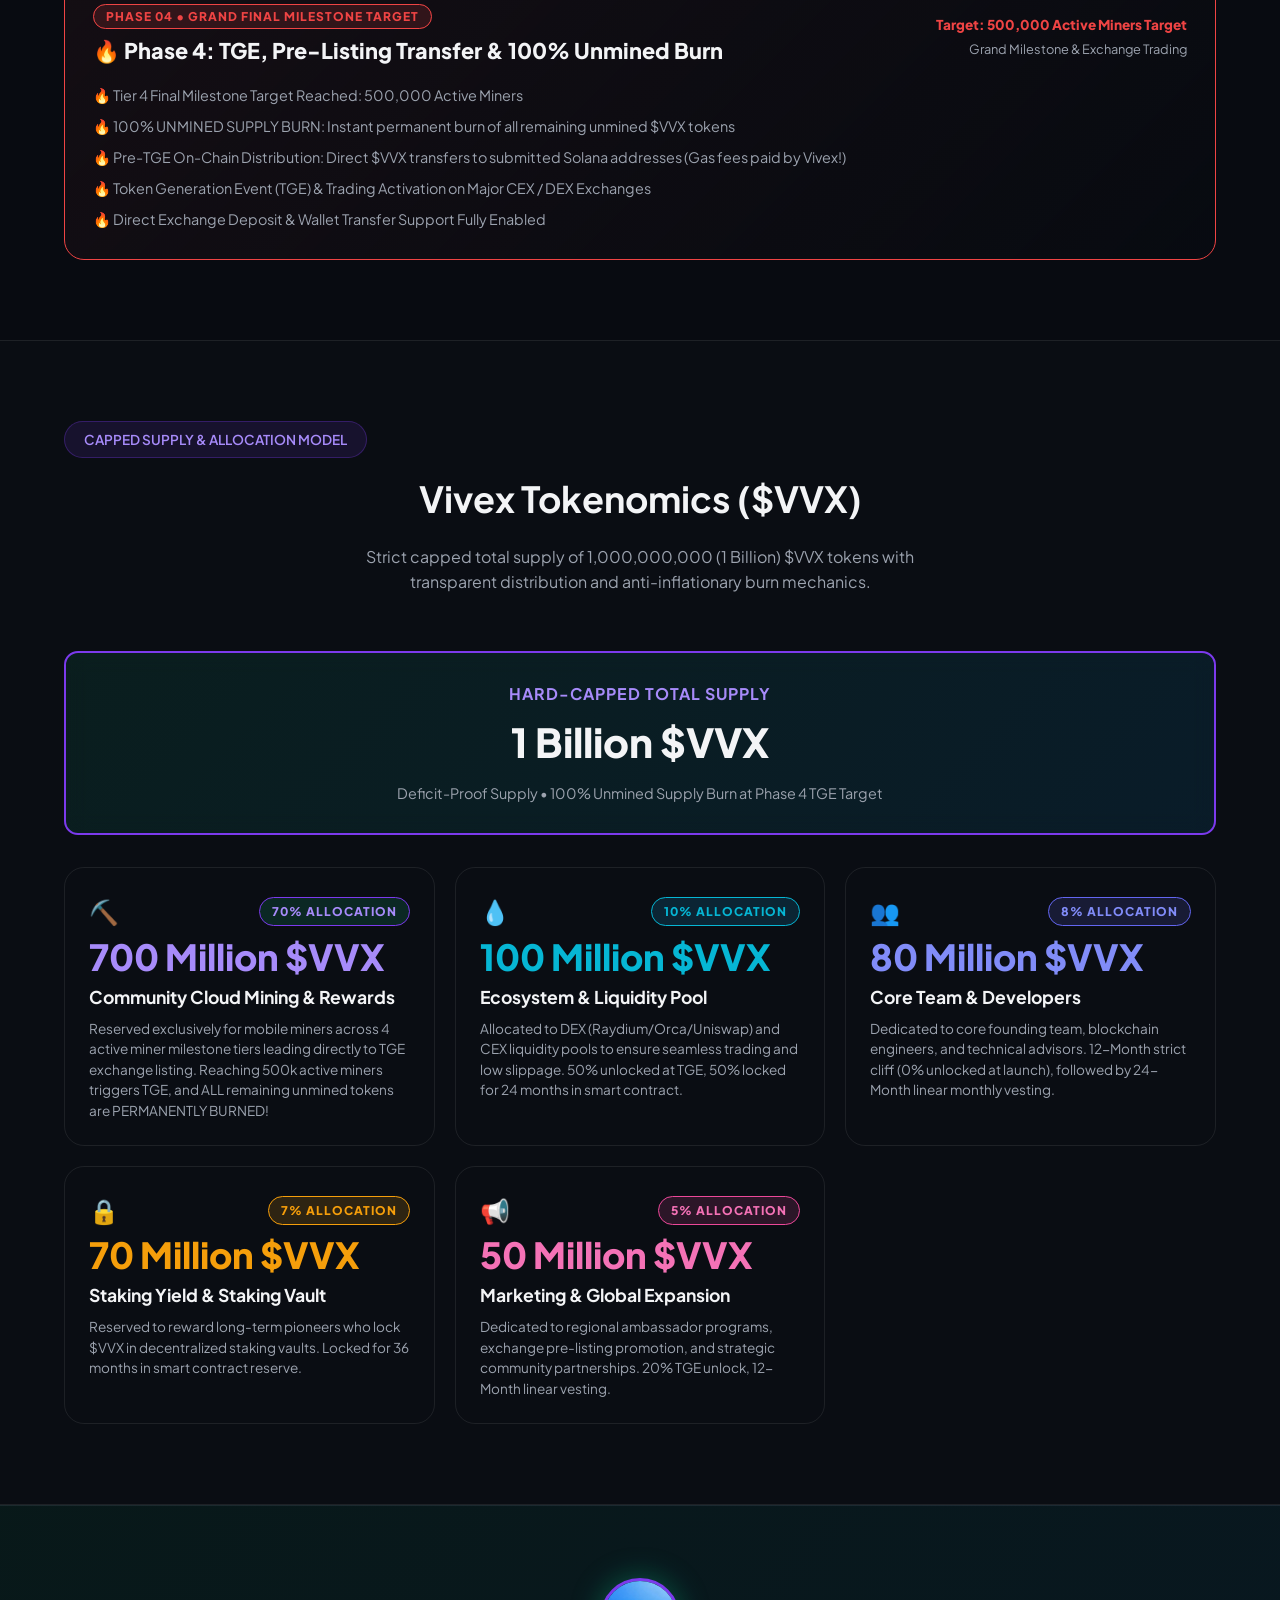
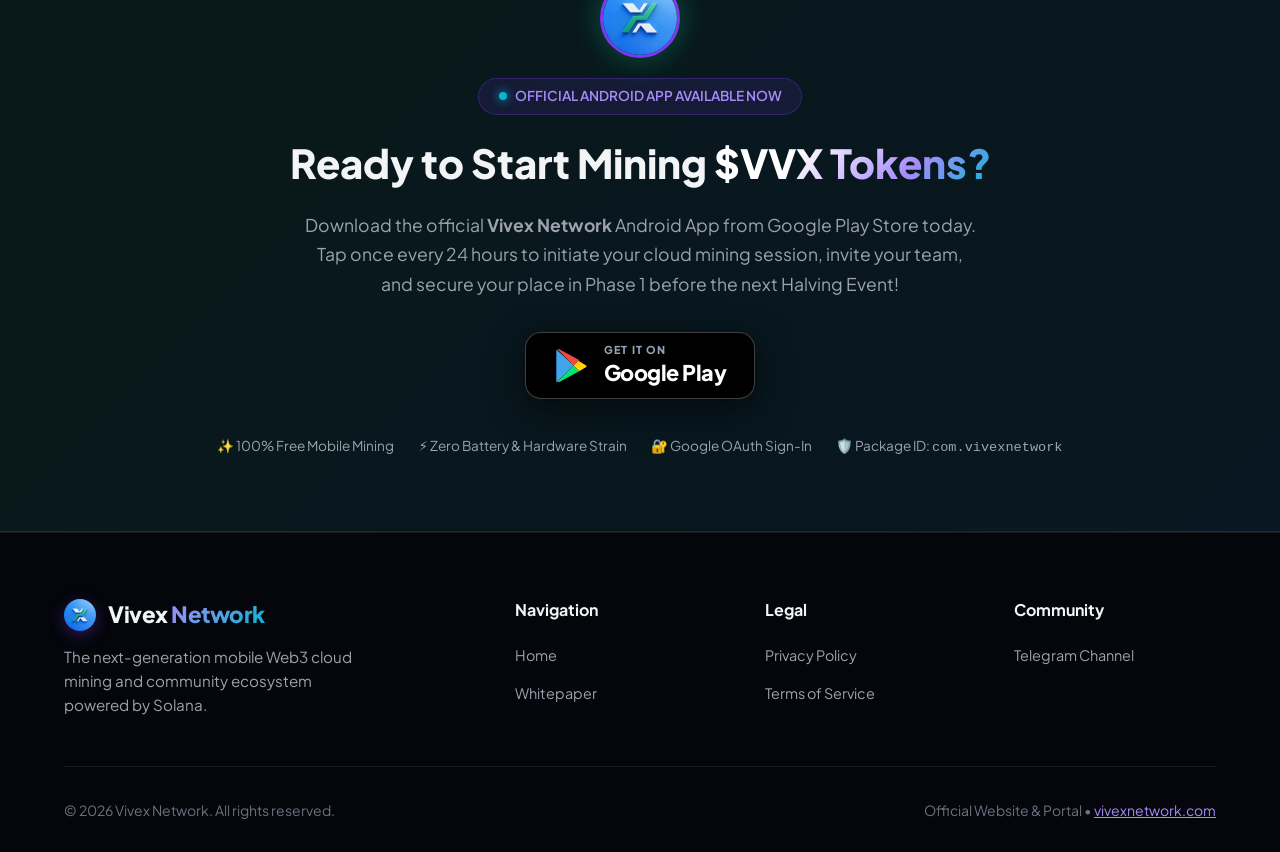
==== commit fb3d555f: "up" ====
--- a/index.html
+++ b/index.html
@@ -319,7 +319,7 @@
       <!-- Total Supply Banner -->
       <div class="feature-card" style="margin-top: 2rem; padding: 1.75rem; text-align: center; background: linear-gradient(135deg, rgba(16,185,129,0.1), rgba(14,165,233,0.1)); border: 2px solid var(--primary);">
         <h3 style="font-size: 1rem; text-transform: uppercase; letter-spacing: 1px; color: var(--primary-light);">HARD-CAPPED TOTAL SUPPLY</h3>
-        <p style="font-size: 2.5rem; font-weight: 900; color: var(--text-main); margin-top: 0.25rem;">1,000,000,000 $VVX (1 Billion)</p>
+        <p style="font-size: 2.5rem; font-weight: 900; color: var(--text-main); margin-top: 0.25rem;">1 Billion $VVX</p>
         <p style="font-size: 0.9rem; color: var(--text-muted); margin-top: 0.5rem;">Deficit-Proof Supply • 100% Unmined Supply Burn at Phase 4 TGE Target</p>
       </div>
 
@@ -330,7 +330,7 @@
             <span style="font-size: 1.5rem;">⛏️</span>
             <span class="phase-tag active">70% ALLOCATION</span>
           </div>
-          <div class="tokenomics-percent" style="color: var(--primary-light);">700,000,000 VVX</div>
+          <div class="tokenomics-percent" style="color: var(--primary-light);">700 Million $VVX</div>
           <h4 style="font-size: 1.1rem; color: var(--text-main);">Community Cloud Mining & Rewards</h4>
           <p style="font-size: 0.85rem; color: var(--text-muted); margin-top: 0.5rem; line-height: 1.5;">
             Reserved exclusively for mobile miners across 4 active miner milestone tiers leading directly to TGE exchange listing. Reaching 500k active miners triggers TGE, and ALL remaining unmined tokens are PERMANENTLY BURNED!
@@ -343,7 +343,7 @@
             <span style="font-size: 1.5rem;">💧</span>
             <span class="phase-tag upcoming">10% ALLOCATION</span>
           </div>
-          <div class="tokenomics-percent" style="color: var(--accent-cyan);">100,000,000 VVX</div>
+          <div class="tokenomics-percent" style="color: var(--accent-cyan);">100 Million $VVX</div>
           <h4 style="font-size: 1.1rem; color: var(--text-main);">Ecosystem & Liquidity Pool</h4>
           <p style="font-size: 0.85rem; color: var(--text-muted); margin-top: 0.5rem; line-height: 1.5;">
             Allocated to DEX (Raydium/Orca/Uniswap) and CEX liquidity pools to ensure seamless trading and low slippage. 50% unlocked at TGE, 50% locked for 24 months in smart contract.
@@ -356,7 +356,7 @@
             <span style="font-size: 1.5rem;">👥</span>
             <span class="phase-tag" style="background: rgba(99, 102, 241, 0.15); color: #818cf8; border: 1px solid #6366f1;">8% ALLOCATION</span>
           </div>
-          <div class="tokenomics-percent" style="color: #818cf8;">80,000,000 VVX</div>
+          <div class="tokenomics-percent" style="color: #818cf8;">80 Million $VVX</div>
           <h4 style="font-size: 1.1rem; color: var(--text-main);">Core Team & Developers</h4>
           <p style="font-size: 0.85rem; color: var(--text-muted); margin-top: 0.5rem; line-height: 1.5;">
             Dedicated to core founding team, blockchain engineers, and technical advisors. 12-Month strict cliff (0% unlocked at launch), followed by 24-Month linear monthly vesting.
@@ -369,7 +369,7 @@
             <span style="font-size: 1.5rem;">🔒</span>
             <span class="phase-tag" style="background: rgba(245, 158, 11, 0.15); color: #f59e0b; border: 1px solid #f59e0b;">7% ALLOCATION</span>
           </div>
-          <div class="tokenomics-percent" style="color: #f59e0b;">70,000,000 VVX</div>
+          <div class="tokenomics-percent" style="color: #f59e0b;">70 Million $VVX</div>
           <h4 style="font-size: 1.1rem; color: var(--text-main);">Staking Yield & Staking Vault</h4>
           <p style="font-size: 0.85rem; color: var(--text-muted); margin-top: 0.5rem; line-height: 1.5;">
             Reserved to reward long-term pioneers who lock $VVX in decentralized staking vaults. Locked for 36 months in smart contract reserve.
@@ -382,7 +382,7 @@
             <span style="font-size: 1.5rem;">📢</span>
             <span class="phase-tag" style="background: rgba(236, 72, 153, 0.15); color: #f472b6; border: 1px solid #ec4899;">5% ALLOCATION</span>
           </div>
-          <div class="tokenomics-percent" style="color: #f472b6;">50,000,000 VVX</div>
+          <div class="tokenomics-percent" style="color: #f472b6;">50 Million $VVX</div>
           <h4 style="font-size: 1.1rem; color: var(--text-main);">Marketing & Global Expansion</h4>
           <p style="font-size: 0.85rem; color: var(--text-muted); margin-top: 0.5rem; line-height: 1.5;">
             Dedicated to regional ambassador programs, exchange pre-listing promotion, and strategic community partnerships. 20% TGE unlock, 12-Month linear vesting.
@@ -470,8 +470,6 @@
           <h4 class="footer-col-title">Community</h4>
           <ul class="footer-links">
             <li><a href="https://t.me/vivexnetwork" target="_blank" rel="noopener">Telegram Channel</a></li>
-            <li><a href="https://twitter.com/vivexnetwork" target="_blank" rel="noopener">X (Twitter)</a></li>
-            <li><a href="https://discord.gg/vivexnetwork" target="_blank" rel="noopener">Discord Community</a></li>
           </ul>
         </div>
       </div>
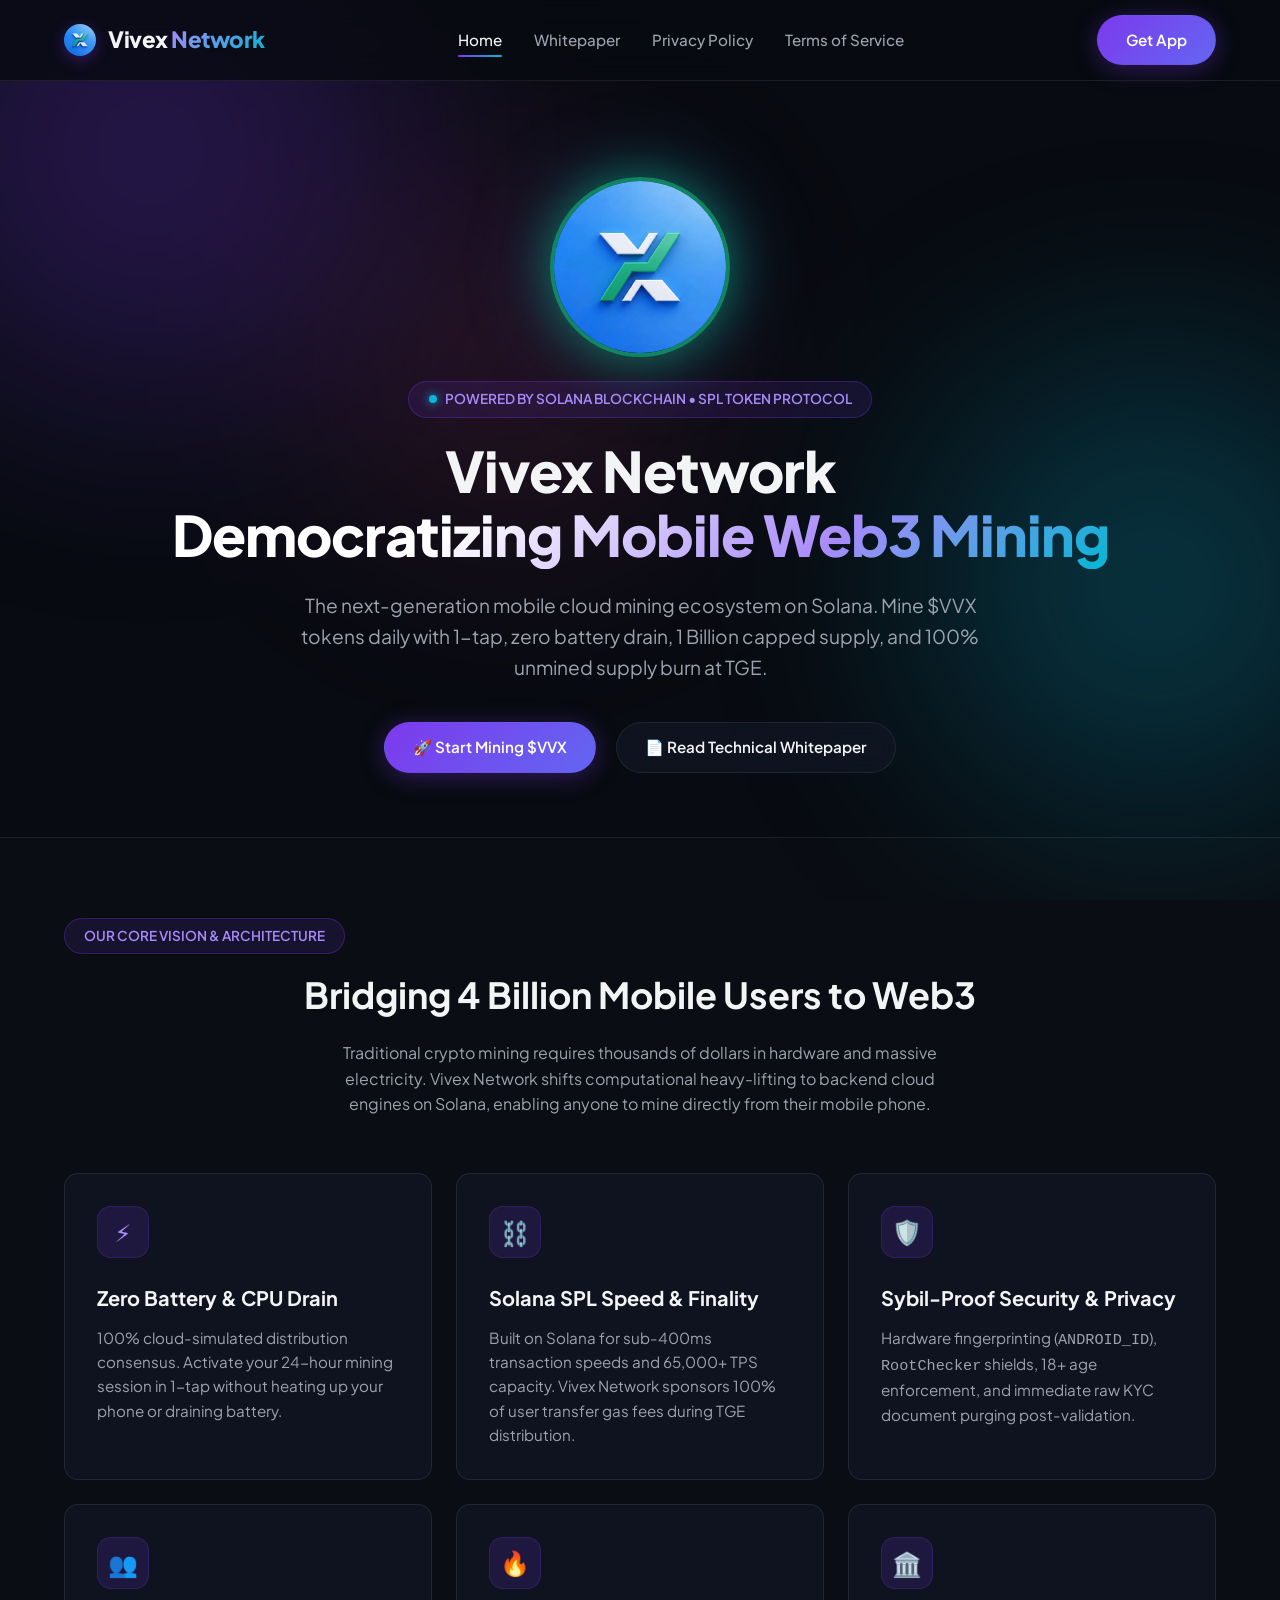
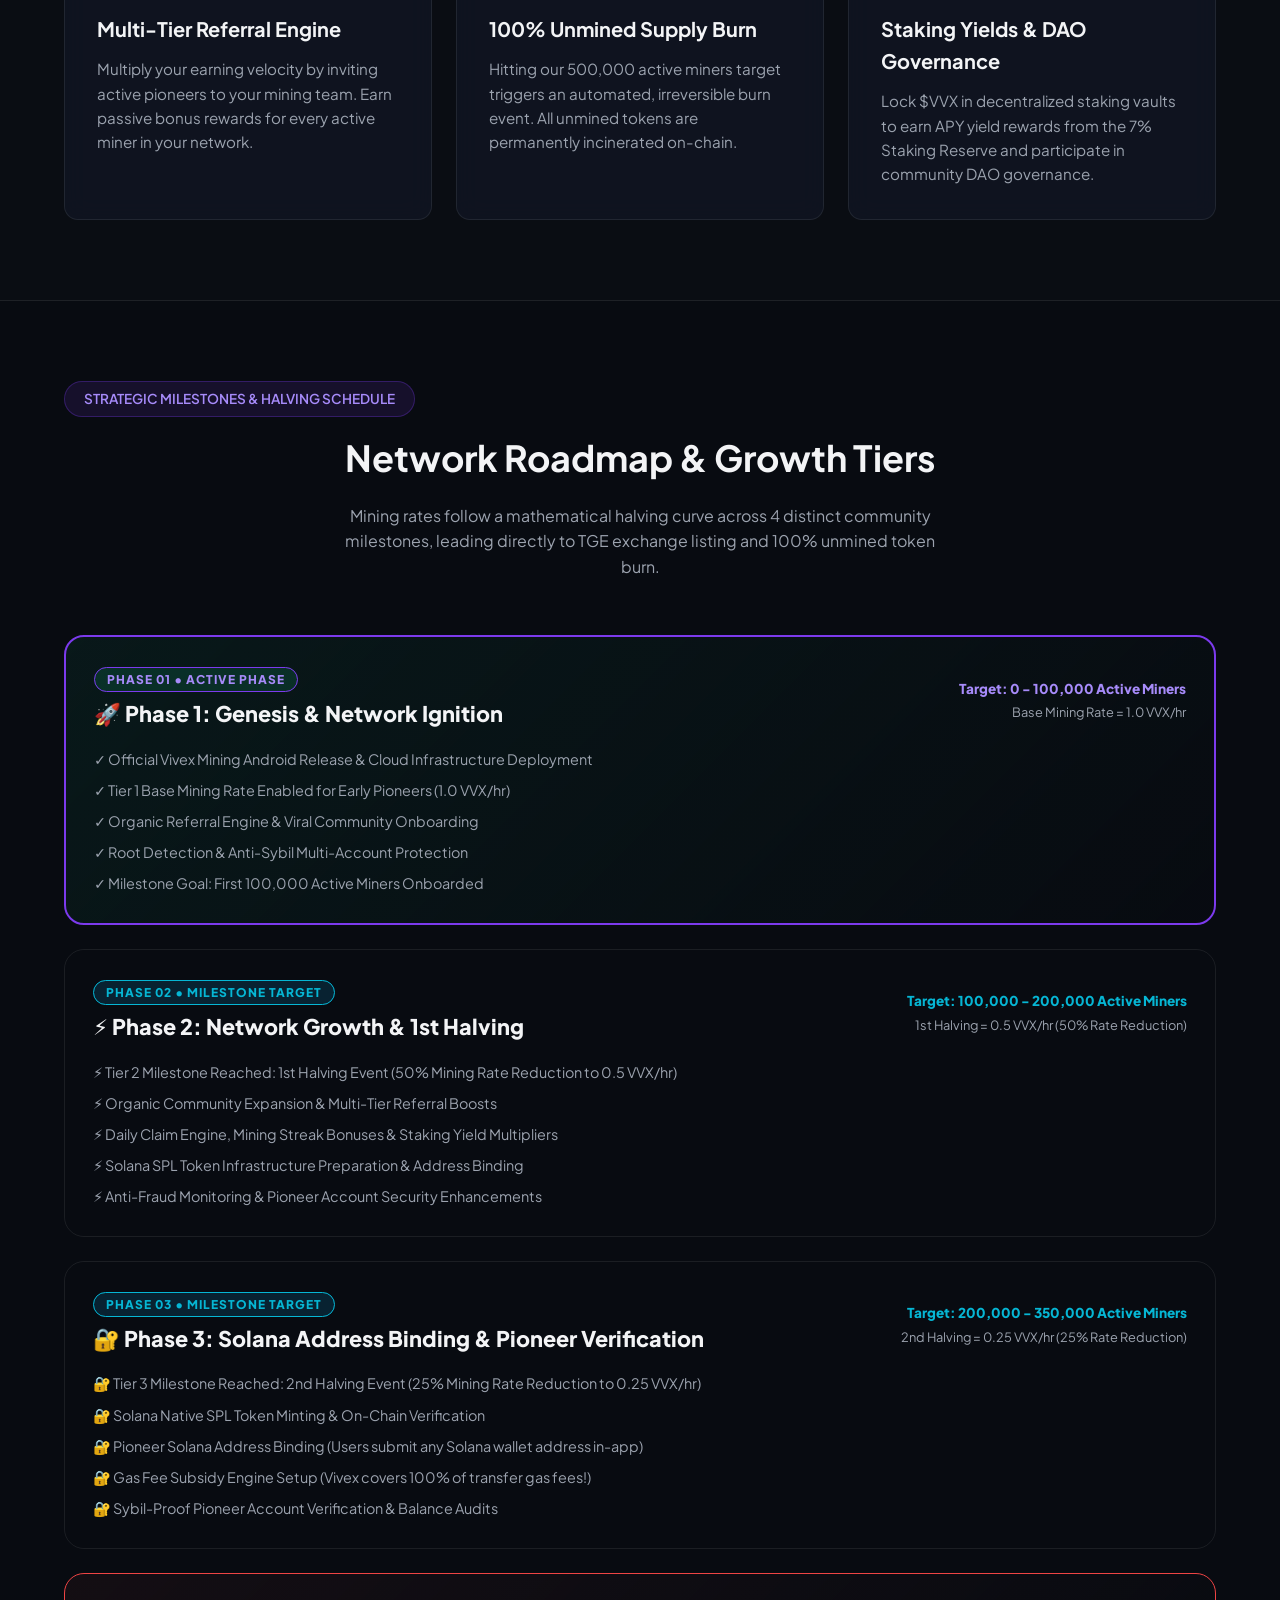
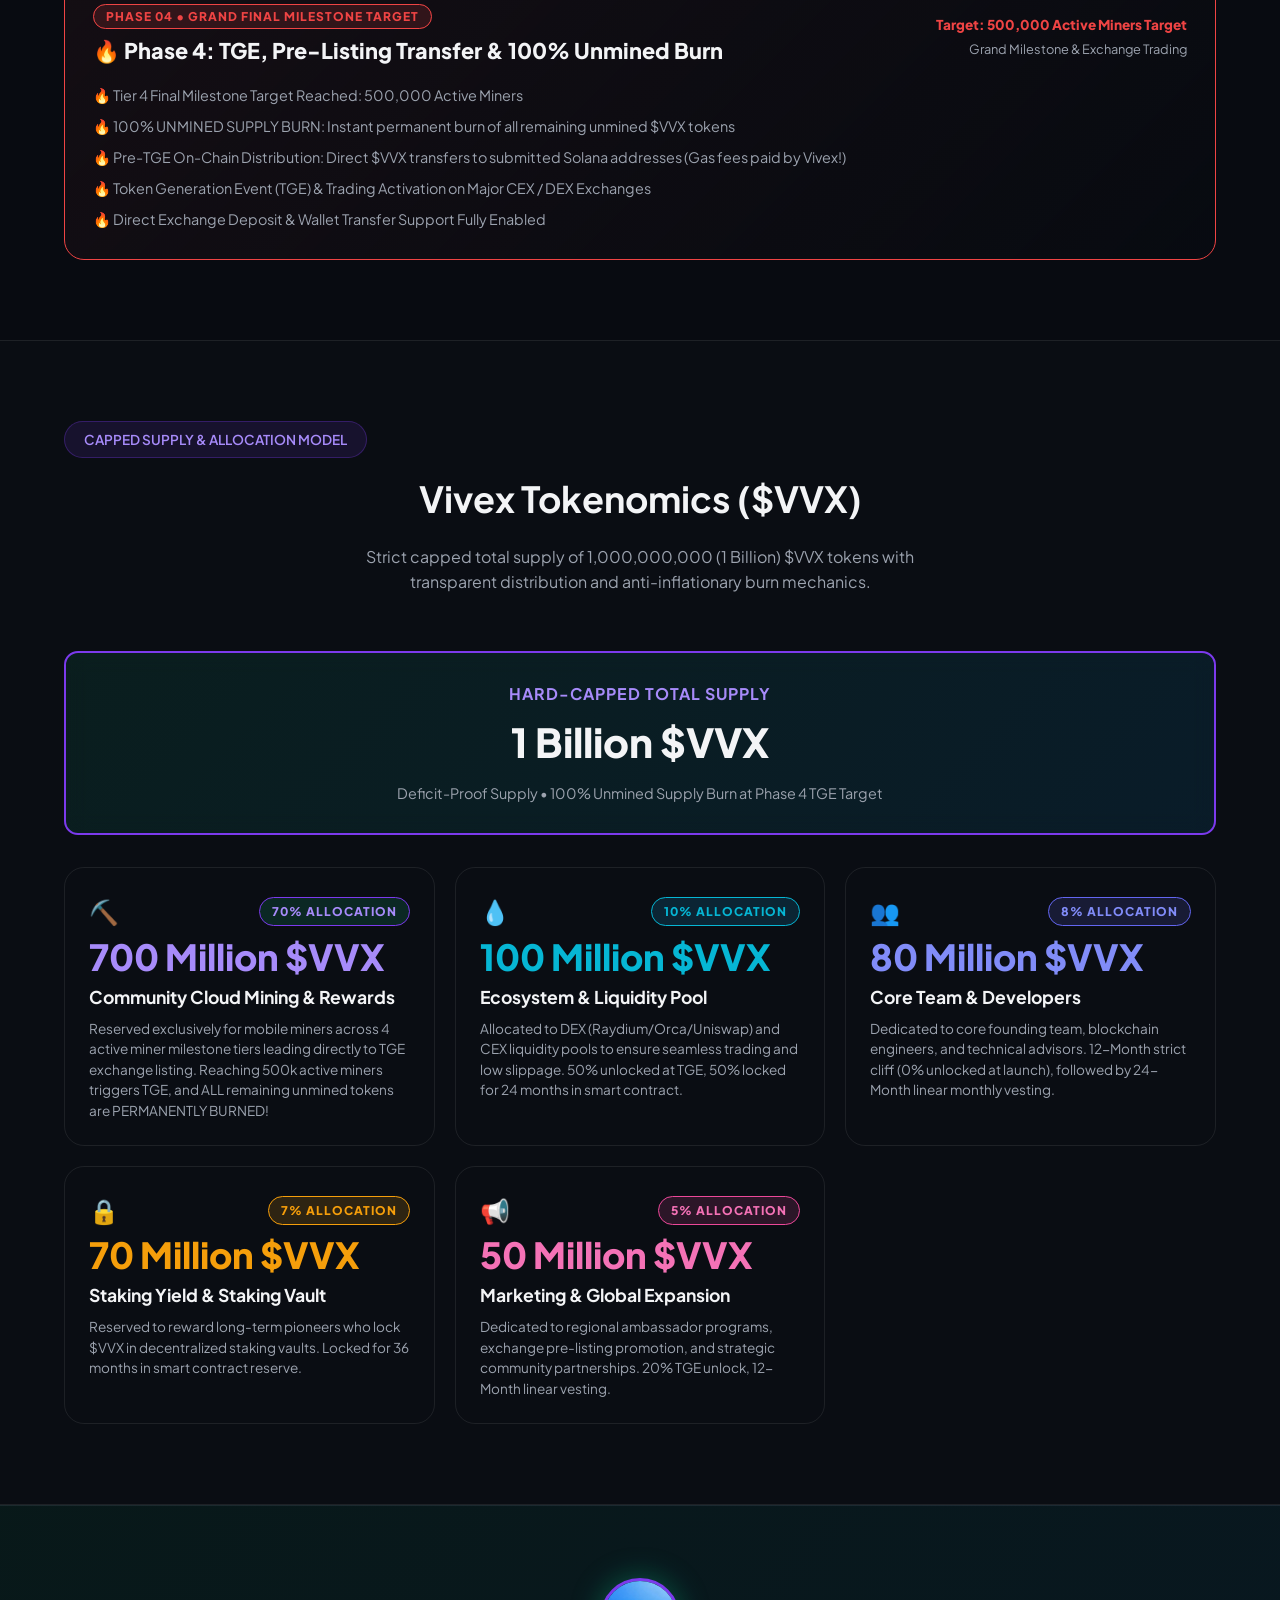
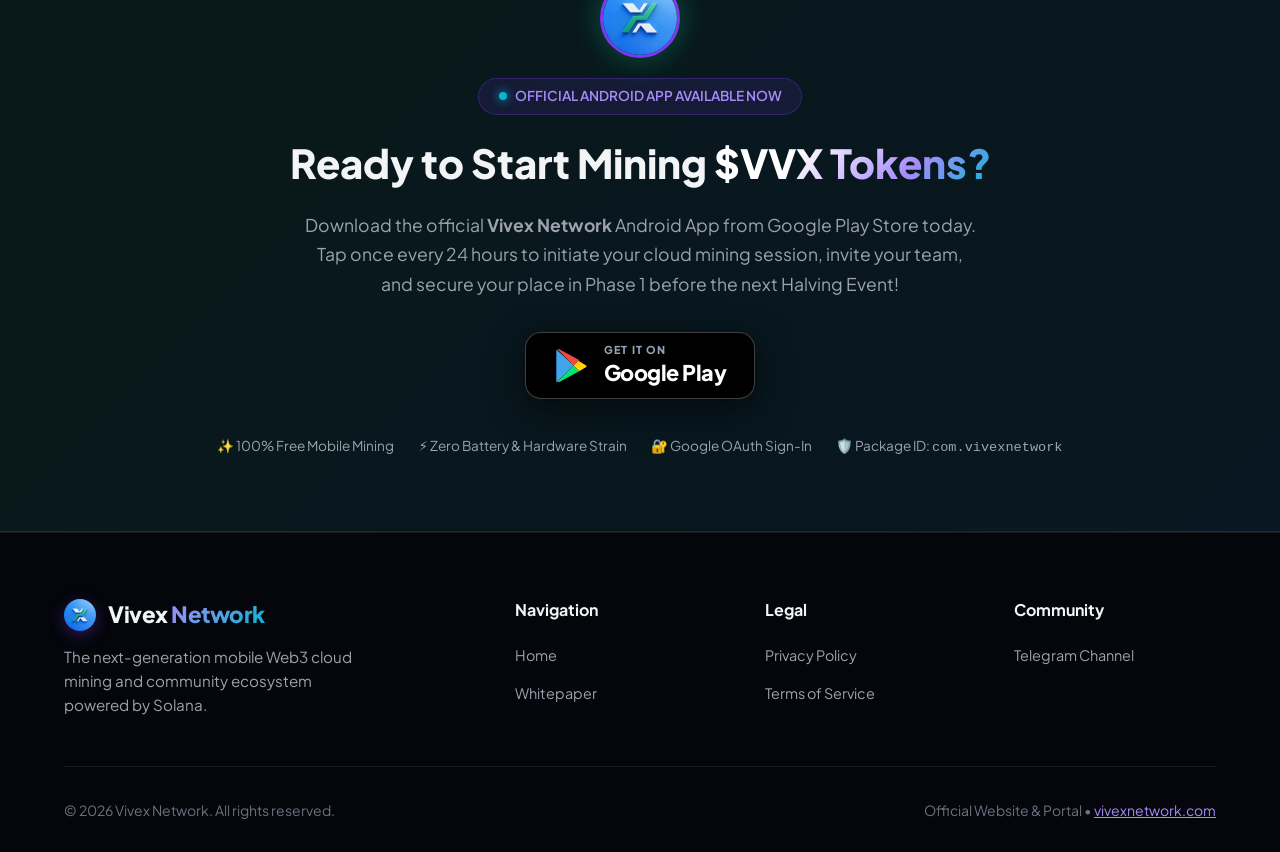
==== commit e54638e5: "u" ====
--- a/index.html
+++ b/index.html
@@ -11,7 +11,6 @@
   <!-- Favicons & Touch Icons for Google Search -->
   <link rel="icon" type="image/png" sizes="192x192" href="./favicon.png">
   <link rel="apple-touch-icon" sizes="180x180" href="./favicon.png">
-  <link rel="icon" type="image/svg+xml" href="./favicon.svg">
   <link rel="manifest" href="./site.webmanifest">
 
   <!-- Open Graph / Facebook / LinkedIn Metadata -->
--- a/css/style.css
+++ b/css/style.css
@@ -641,9 +641,43 @@
 }
 
 @media (max-width: 768px) {
+  .navbar {
+    height: 60px;
+    padding: 0 0.75rem;
+  }
+
+  .logo {
+    font-size: 1.15rem;
+    gap: 8px;
+    white-space: nowrap;
+  }
+
+  .logo-img {
+    width: 28px;
+    height: 28px;
+  }
+
+  .header-cta {
+    gap: 0.5rem;
+  }
+
+  .header-cta .btn {
+    padding: 0.35rem 0.85rem;
+    font-size: 0.78rem;
+    font-weight: 700;
+    border-radius: 20px;
+    white-space: nowrap;
+  }
+
+  .mobile-toggle {
+    display: block;
+    padding: 4px 6px;
+    font-size: 1.3rem;
+  }
+
   .nav-links {
     position: fixed;
-    top: 80px;
+    top: 60px;
     left: 0;
     width: 100%;
     background: rgba(8, 11, 17, 0.98);
@@ -659,10 +693,6 @@
 
   .nav-links.active {
     transform: translateY(0);
-  }
-
-  .mobile-toggle {
-    display: block;
   }
 
   .hero-title {
